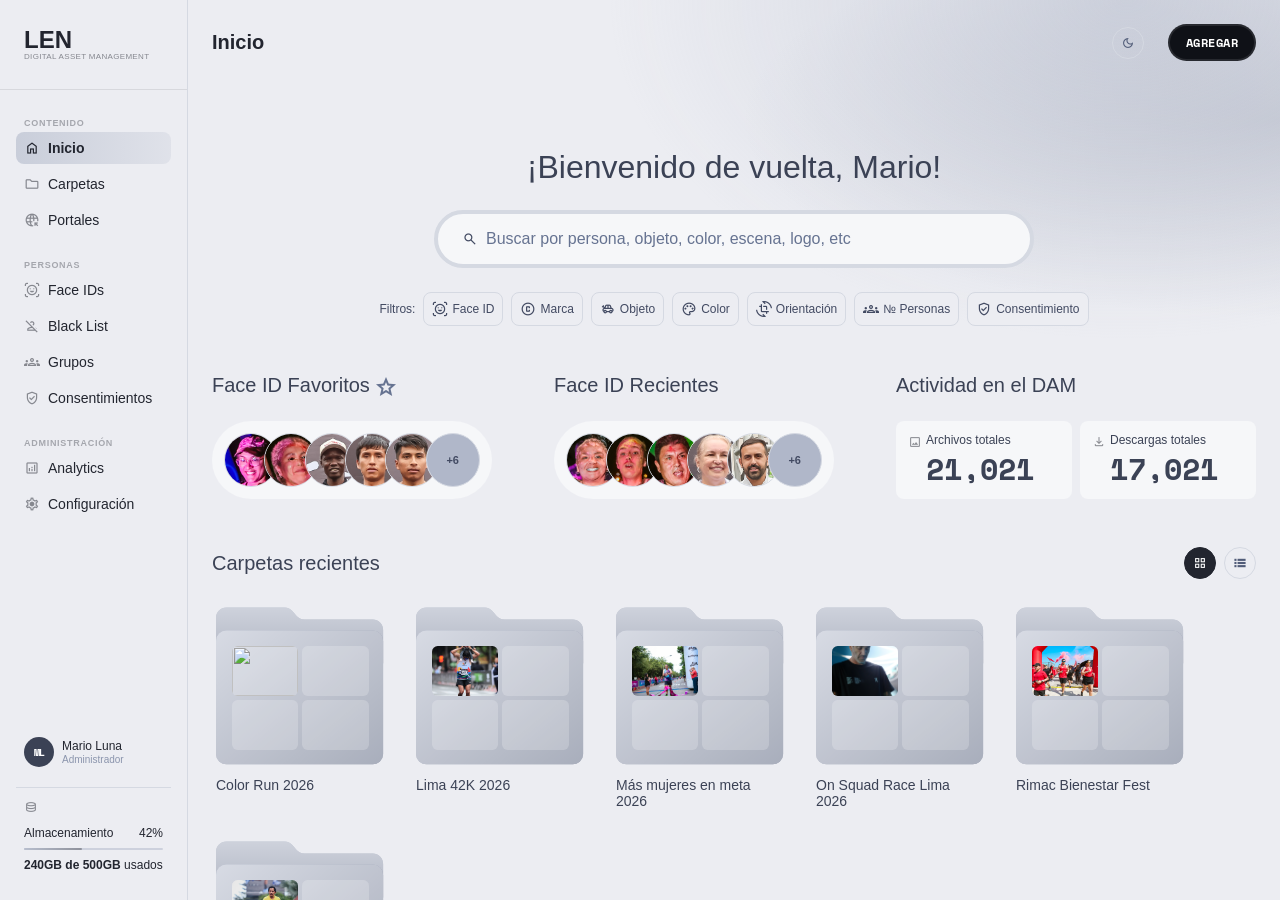
==== index.html @ aa48ac71 "feat: Grupos, Consentimientos, Configuración + cross-features ## Nuevas secciones - Task #1: Sidebar" ====
<!DOCTYPE html>
<html lang="es">
<head>
<meta charset="UTF-8">
<meta name="viewport" content="width=device-width, initial-scale=1.0">
<title>LEN — Digital Asset Management</title>
<!-- Tema: fija data-theme antes del primer paint para evitar flash (FOUC).
     En la pestaña de portal público no aplica: el portal maneja su propio tema. -->
<script>
  (function () {
    if (location.search.indexOf('portal=1') !== -1) return;
    try {
      var t = localStorage.getItem('len-theme');
      if (t !== 'dark' && t !== 'light') {
        t = window.matchMedia && window.matchMedia('(prefers-color-scheme: dark)').matches ? 'dark' : 'light';
      }
      document.documentElement.setAttribute('data-theme', t);
    } catch (e) { /* storage no disponible */ }
  })();
</script>
<link href="https://fonts.googleapis.com/css2?family=Space+Mono:wght@400;700&family=Google+Sans:wght@400;500;700&display=swap" rel="stylesheet">
<link href="https://fonts.googleapis.com/css2?family=Material+Symbols+Outlined:opsz,wght,FILL,GRAD@20,400,0,0" rel="stylesheet">
<script src="https://cdnjs.cloudflare.com/ajax/libs/gsap/3.12.5/gsap.min.js"></script>
<!-- Tokens & Base -->
<link rel="stylesheet" href="css/tokens.css">
<link rel="stylesheet" href="css/base.css">
<!-- Components: UI -->
<link rel="stylesheet" href="css/components/ui/buttons.css">
<link rel="stylesheet" href="css/components/ui/fields.css">
<link rel="stylesheet" href="css/components/ui/modal.css">
<link rel="stylesheet" href="css/components/ui/badges.css">
<link rel="stylesheet" href="css/components/ui/list-view.css">
<link rel="stylesheet" href="css/components/ui/data-table.css">
<!-- Components: Layout -->
<link rel="stylesheet" href="css/components/layout/sidebar.css">
<link rel="stylesheet" href="css/components/layout/topbar.css">
<!-- Features -->
<link rel="stylesheet" href="css/features/inicio.css">
<link rel="stylesheet" href="css/features/carpetas.css">
<link rel="stylesheet" href="css/features/image-detail.css">
<link rel="stylesheet" href="css/features/crop.css">
<link rel="stylesheet" href="css/features/context-menu.css">
<link rel="stylesheet" href="css/features/selection.css">
<link rel="stylesheet" href="css/features/portales.css">
<link rel="stylesheet" href="css/features/portal-screen.css">
<link rel="stylesheet" href="css/features/theme-sidebar.css"><!-- [THEME-SIDEBAR] -->
<link rel="stylesheet" href="css/features/faceids.css">
<link rel="stylesheet" href="css/features/blacklist.css">
<link rel="stylesheet" href="css/features/analytics.css">
<link rel="stylesheet" href="css/features/perfil.css">
<link rel="stylesheet" href="css/features/grupos.css">
<link rel="stylesheet" href="css/features/consentimientos.css">
<link rel="stylesheet" href="css/features/configuracion.css">
</head>
<body>

<div class="app" id="appShell">
  <aside class="sidebar">
    <div class="sb-top">
      <div class="logo">
        <div class="logo-name">LEN</div>
        <div class="logo-sub">Digital Asset Management</div>
      </div>
      <div class="divider"></div>
      <nav class="nav">
        <div class="nav-pill" aria-hidden="true"></div>

        <div class="nav-group-label">Contenido</div>
        <button class="nav-item active" data-sec="inicio" data-module="inicio" onclick="switchSection('inicio')">
          <span class="msi sm">home</span><span class="lbl">Inicio</span>
        </button>
        <button class="nav-item" data-sec="carpetas" data-module="carpetas" onclick="switchSection('carpetas')">
          <span class="msi sm">folder</span><span class="lbl">Carpetas</span>
        </button>
        <button class="nav-item" data-sec="portales" data-module="portales" onclick="switchSection('portales')">
          <span class="msi sm">captive_portal</span><span class="lbl">Portales</span>
        </button>

        <div class="nav-group-label">Personas</div>
        <button class="nav-item" data-sec="faceids" data-module="faceids" onclick="switchSection('faceids')">
          <span class="msi sm">ar_on_you</span><span class="lbl">Face IDs</span>
        </button>
        <button class="nav-item" data-sec="blacklist" data-module="blacklist" onclick="switchSection('blacklist')">
          <span class="msi sm">person_off</span><span class="lbl">Black List</span>
        </button>
        <button class="nav-item" data-sec="grupos" data-module="grupos" onclick="switchSection('grupos')">
          <span class="msi sm">groups</span><span class="lbl">Grupos</span>
        </button>
        <button class="nav-item" data-sec="consentimientos" data-module="consentimientos" onclick="switchSection('consentimientos')">
          <span class="msi sm">verified_user</span><span class="lbl">Consentimientos</span>
        </button>

        <div class="nav-group-label">Administración</div>
        <button class="nav-item" data-sec="analytics" data-module="analytics" onclick="switchSection('analytics')">
          <span class="msi sm">analytics</span><span class="lbl">Analytics</span>
        </button>
        <button class="nav-item" data-sec="configuracion" data-module="configuracion" onclick="switchSection('configuracion')">
          <span class="msi sm">settings</span><span class="lbl">Configuración</span>
        </button>
        <button class="nav-item" data-sec="perfil" data-module="perfil" onclick="switchSection('perfil')">
          <span class="msi sm">account_circle</span><span class="lbl">Perfil</span>
        </button>
      </nav>
    </div>
    <div class="sb-bot">
      <button class="sb-user-btn" id="sb-user-btn" onclick="switchSection('perfil')" title="Mi Perfil">
        <div class="sb-avatar" id="sb-avatar">ML</div>
        <div class="sb-user-info">
          <div class="sb-user-name">Mario Luna</div>
          <div class="sb-user-role">Administrador</div>
        </div>
      </button>
      <div class="sb-user-divider"></div>
      <div style="padding:0 8px;opacity:.5"><span class="msi xs">database</span></div>
      <div class="storage-row"><span>Almacenamiento</span><span>42%</span></div>
      <div class="progress-wrap">
        <div class="progress-track"><div class="progress-fill"></div></div>
        <div class="storage-lbl"><b>240GB de 500GB</b> usados</div>
      </div>
    </div>
  </aside>

  <main class="main">
    <div class="topbar">
      <span class="page-title" id="pageTitle">Inicio</span>
      <div class="topbar-center">
        <div class="searchbar" id="topbarSearch" style="display:none">
          <span class="msi xs" style="color:var(--text-body)">search</span>
          <span>Buscar por persona, objeto, color, escena, logo, etc</span>
        </div>
        <div class="topbar-end">
          <button class="icon-btn" id="theme-toggle" type="button" aria-label="Activar modo oscuro" title="Activar modo oscuro"><span class="msi xs">dark_mode</span></button>
          <button class="btn-dark" onclick="openModal()">Agregar</button>
        </div>
      </div>
    </div>

    <div class="content-scroll">
      <div class="content">

        <!-- PORTALES -->
        <div class="section" id="sec-portales">
          <div class="sec-header">
            <span class="sec-title">Lista completa</span>
            <div class="view-toggle">
              <button class="view-btn"><span class="msi xs">grid_view</span></button>
              <button class="view-btn active"><span class="msi xs">lists</span></button>
            </div>
          </div>
          <div class="portals-cta">
            <button class="btn-dark" onclick="openModal()">
              <span class="msi xs">add_circle</span>Crear Portal
            </button>
          </div>
          <div class="portals-consent-notice">
            <span class="msi xs">verified_user</span>
            El contenido de personas sin consentimiento activo no se mostrará en portales. Solo se publicará lo que cuente con autorización vigente.
          </div>
          <div class="table-wrap" id="portalsTable">
            <div class="portals-grid">
              <div class="table-head">
                <div class="col col--portal">Portal</div><div class="col col--tipo">Tipo</div><div class="col col--rel">Vínculos</div><div class="col col--contenido">Contenido</div><div class="col col--registro">Registro</div><div class="col col--autor">Creado por</div>
              </div>
            </div>
          </div>
        </div>

        <!-- CARPETAS -->
        <div class="section" id="sec-carpetas">
          <div class="tabs">
            <div class="tab active" onclick="switchTab(this)">Recientes</div>
            <div class="tab" onclick="switchTab(this)">Creadas</div>
            <div class="tab" onclick="switchTab(this)">Compartidas conmigo</div>
          </div>
          <div class="sec-header">
            <span class="sec-title">Carpetas recientes</span>
            <div class="sec-actions">
              <div style="display:flex;gap:16px">
                <button id="btnCrearCarpeta" class="btn-dark" style="font-size:11px;display:none" onclick="window.openCrearCarpetaDialog()"><span class="msi xs">create_new_folder</span>Crear Carpeta</button>
                <button id="btnSubirArchivos" class="btn-outline" style="display:none" onclick="document.getElementById('uploadInput').click()"><span class="msi xs">upload</span>Subir Archivos</button>
              </div>
              <div class="view-toggle">
                <button id="c-toggle-grid" class="view-btn active"><span class="msi xs">grid_view</span></button>
                <button id="c-toggle-list" class="view-btn"><span class="msi xs">lists</span></button>
              </div>
            </div>
          </div>
          <div class="carp-grid">
            <div class="tree-panel" id="treePanel"></div>
            <div class="resizer" id="treeResizer"></div>
            <div class="masonry-area">

              <div class="folders-row" id="foldersRow"></div>
              <div class="masonry-cols" id="masonryCols"></div>
            </div>
          </div>
        </div>

        <!-- INICIO -->
        <div class="section active" id="sec-inicio">
          <div class="inicio-hero">
            <div class="inicio-welcome">¡Bienvenido de vuelta, Mario!</div>
            <div class="inicio-search-wrap">
              <div class="inicio-search">
                <span class="msi sm" style="color:var(--text-body)">search</span>
                <input id="inicio-search-input" class="inicio-search-input" type="text" placeholder="Buscar por persona, objeto, color, escena, logo, etc" autocomplete="off" spellcheck="false">
              </div>
              <div id="search-suggestions" class="search-suggestions" style="display:none"></div>
            </div>
            <div class="filter-chips">
              <span style="font-size:12px;color:var(--text-body)">Filtros:</span>
              <button class="filter-chip" id="chip-faceid"><span class="msi sm">ar_on_you</span>Face ID</button>
              <button class="filter-chip" id="chip-marca"><span class="msi sm">copyright</span>Marca</button>
              <button class="filter-chip" id="chip-objeto"><span class="msi sm">toys</span>Objeto</button>
              <button class="filter-chip" id="chip-color"><span class="msi sm">palette</span>Color</button>
              <button class="filter-chip" id="chip-orientacion"><span class="msi sm">crop_rotate</span>Orientación</button>
              <button class="filter-chip" id="chip-personas"><span class="msi sm">groups</span>№ Personas</button>
              <button class="filter-chip" id="chip-consentimiento"><span class="msi sm">verified_user</span>Consentimiento</button>
            </div>
            <div id="active-filters-bar" class="active-filters-bar" style="display:none"></div>
          </div>

          <div class="face-stats-row">
            <div class="face-group">
              <div class="face-group-title">Face ID Favoritos<span class="msi" style="color:var(--g500);font-size:24px">star</span></div>
              <!-- Renderizado dinámico desde js/faces.js (renderHomeFavorites en inicio.js) -->
              <div class="face-strip"></div>
            </div>
            <div class="face-group">
              <div class="face-group-title">Face ID Recientes</div>
              <div class="face-strip">
                <div class="face-av" data-face-id="cr_f5"    data-face-name="Lucía Flores"><img src="fotos%20demo/Color%20Run%202026/f5-2348.png" alt="LF"></div>
                <div class="face-av" data-face-id="cr_f6"    data-face-name="Valeria Castro"><img src="fotos%20demo/Color%20Run%202026/f6-2299.png" alt="EC"></div>
                <div class="face-av" data-face-id="cr_f7"    data-face-name="Roberto Ponce"><img src="fotos%20demo/Color%20Run%202026/f7-2257.png" alt="RP"></div>

                <div class="face-av" data-face-id="l42k_f6"  data-face-name="Milagros Castro"><img src="fotos%20demo/Lima%2042K%202026/02.%20Protocolares/f6-1268-1270-1273.png" alt="MC"></div>
                <div class="face-av" data-face-id="l42k_f7"  data-face-name="Víctor Salas"><img src="fotos%20demo/Lima%2042K%202026/02.%20Protocolares/f7-1268-1270-.png" alt="VS"></div>

                <div class="face-av" data-face-id="l42k_f12" data-face-name="Romina Luna"><img src="fotos%20demo/Lima%2042K%202026/03.%20Todo%20L42K/f12-1238-1243-1240-1237-1235.png" alt="RL"></div>

                <div class="face-av" data-face-id="osr_f2"   data-face-name="Diego Ruiz"><img src="fotos%20demo/On%20Squad%20Race%20Lima%202026/f2-3383.png" alt="DR"></div>
                <div class="face-av" data-face-id="rbf_f2"   data-face-name="Valentina Cruz"><img src="fotos%20demo/Rimac%20Bienestar%20Fest/f2-0035-0036.png" alt="VC"></div>
                <div class="face-av" data-face-id="rbf_f4"   data-face-name="Helena Ramírez"><img src="fotos%20demo/Rimac%20Bienestar%20Fest/f4-0034.png" alt="HR"></div>

                <div class="face-av" data-face-id="rbf_f8"   data-face-name="Patricia Campos"><img src="fotos%20demo/Rimac%20Bienestar%20Fest/f8-0031.png" alt="PC"></div>

                <div class="face-av" data-face-id="wfl_f3"   data-face-name="Gonzalo Vera"><img src="fotos%20demo/Wings%20for%20life%202026/f3-2285.png" alt="GV"></div>
              </div>
            </div>
            <div class="stats-group">
              <div class="face-group-title">Actividad en el DAM</div>
              <div class="stats-cards">
                <div class="stat-card">
                  <span class="msi xs" style="opacity:.5;margin-top:2px">image</span>
                  <div class="stat-info">
                    <div class="stat-label">Archivos totales</div>
                    <div class="stat-value">21,021</div>
                  </div>
                </div>
                <div class="stat-card">
                  <span class="msi xs" style="opacity:.5;margin-top:2px">download</span>
                  <div class="stat-info">
                    <div class="stat-label">Descargas totales</div>
                    <div class="stat-value">17,021</div>
                  </div>
                </div>
              </div>
            </div>
          </div>

          <div id="face-filter-results" class="face-filter-results" style="display:none"></div>
          <div id="other-filter-results" class="face-filter-results" style="display:none"></div>

          <div class="inicio-section">
            <div class="sec-header" style="margin-bottom:0">
              <span class="sec-title">Carpetas recientes</span>
              <div class="view-toggle">
                <button id="inicio-folders-grid" class="view-btn active"><span class="msi xs">grid_view</span></button>
                <button id="inicio-folders-list" class="view-btn"><span class="msi xs">lists</span></button>
              </div>
            </div>
            <div class="folders-row" id="inicio-folders"></div>
          </div>

          <div class="inicio-section">
            <div class="sec-header" style="margin-bottom:0">
              <span class="sec-title">Archivos recientes</span>
              <div class="view-toggle">
                <button id="inicio-assets-grid" class="view-btn active"><span class="msi xs">grid_view</span></button>
                <button id="inicio-assets-list" class="view-btn"><span class="msi xs">lists</span></button>
              </div>
            </div>
            <div class="masonry-cols" id="inicio-assets"></div>
          </div>
        </div>

        <!-- FACE IDS -->
        <div class="section" id="sec-faceids">

          <div class="faceids-block">
            <div class="sec-header" style="margin-bottom:0">
              <span class="sec-title">Favoritos</span>
            </div>
            <!-- Renderizado dinámico desde js/features/faceids/faceids.js -->
            <div class="faceids-fav-strip" id="faceids-fav-strip"></div>
          </div>

          <div class="faceids-block">
            <div class="sec-header" style="margin-bottom:0">
              <span class="sec-title">Lista completa</span>
              <div class="view-toggle">
                <button id="faceids-grid-btn" class="view-btn"><span class="msi xs">grid_view</span></button>
                <button id="faceids-list-btn" class="view-btn active"><span class="msi xs">lists</span></button>
              </div>
            </div>
            <div class="portals-cta">
              <button class="btn-dark" data-faceid-add><span class="msi xs">add_circle</span>Agregar Face ID</button>
            </div>
            <div class="faceids-tabs">
              <button class="faceids-tab active" data-tab="identified">Personas identificadas <span class="faceids-tab-count">0</span></button>
              <button class="faceids-tab" data-tab="unnamed">Sin identificar <span class="faceids-tab-count">0</span></button>
            </div>
            <!-- Renderizado dinámico (lista o grilla) -->
            <div id="faceids-body"></div>
          </div>
        </div>
        <!-- BLACK LIST -->
        <div class="section" id="sec-blacklist">
          <div class="bl-block">
            <div class="sec-header" style="margin-bottom:0">
              <div style="display:flex;align-items:center;gap:12px">
                <span class="sec-title">Lista negra</span>
                <span class="bl-total-badge" id="bl-total-badge">0 personas</span>
              </div>
              <div style="display:flex;align-items:center;gap:8px">
                <div class="view-toggle">
                  <button id="bl-grid-btn" class="view-btn"><span class="msi xs">grid_view</span></button>
                  <button id="bl-list-btn" class="view-btn active"><span class="msi xs">lists</span></button>
                </div>
              </div>
            </div>
            <div class="bl-info-note">
              <span class="msi xs">info</span>
              El contenido de estas personas se oculta en carpetas y portales, pero sus apariciones siguen siendo contabilizadas.
            </div>
            <div class="portals-cta">
              <button class="btn-dark" id="bl-add-btn"><span class="msi xs">person_off</span>Agregar a lista negra</button>
            </div>
            <!-- Renderizado dinámico desde js/features/blacklist/blacklist.js -->
            <div id="bl-body"></div>
          </div>
        </div>
        <div class="section" id="sec-analytics"></div>
        <div class="section" id="sec-perfil"></div>
        <div class="section" id="sec-grupos"></div>
        <div class="section" id="sec-consentimientos"></div>
        <div class="section" id="sec-configuracion"></div>

      </div>
    </div>
  </main>
</div>

<input type="file" id="uploadInput" multiple accept="image/*" style="display:none">

<!-- CREAR CARPETA DIALOG -->
<div id="crear-carpeta-dlg" class="crear-dlg-backdrop" style="display:none" onclick="if(event.target===this) window.cancelCrearCarpeta()">
  <div class="crear-dlg">
    <div class="crear-dlg-header"><span class="msi xs">create_new_folder</span>Nueva carpeta</div>
    <input id="crear-carpeta-inp" class="field field--rect" type="text" placeholder="Nombre de la carpeta" maxlength="80" autocomplete="off"
      onkeydown="if(event.key==='Enter') window.confirmCrearCarpeta(); if(event.key==='Escape') window.cancelCrearCarpeta()">
    <div class="crear-dlg-hint" id="crear-carpeta-hint"></div>
    <div class="crear-dlg-actions">
      <button class="btn-outline" style="font-size:11px" onclick="window.cancelCrearCarpeta()">Cancelar</button>
      <button class="btn-dark" style="font-size:11px" onclick="window.confirmCrearCarpeta()"><span class="msi xs">add</span>Crear</button>
    </div>
  </div>
</div>

<!-- CREAR FACE ID -->
<div id="faceid-create-dlg" class="crear-dlg-backdrop" style="display:none">
  <div class="crear-dlg">
    <div class="crear-dlg-header"><span class="msi xs">ar_on_you</span>Nuevo Face ID</div>
    <div class="faceid-dropzone" id="faceid-create-drop">
      <div class="faceid-dropzone-preview" id="faceid-create-preview" style="display:none"><img id="faceid-create-img" src="" alt=""></div>
      <span class="msi" id="faceid-create-icon" style="font-size:32px;color:var(--g400)">add_a_photo</span>
      <span id="faceid-create-droptext">Subir foto del rostro</span>
    </div>
    <input type="file" id="faceid-create-file" accept="image/*" style="display:none">
    <input id="faceid-create-name" class="field field--rect" type="text" placeholder="Nombre de la persona" maxlength="60" autocomplete="off">
    <div class="crear-dlg-hint" id="faceid-create-hint"></div>
    <div class="crear-dlg-actions">
      <button class="btn-outline" style="font-size:11px" id="faceid-create-cancel">Cancelar</button>
      <button class="btn-dark" style="font-size:11px" id="faceid-create-confirm"><span class="msi xs">add</span>Crear</button>
    </div>
  </div>
</div>

<!-- RENOMBRAR FACE ID -->
<div id="faceid-rename-dlg" class="crear-dlg-backdrop" style="display:none">
  <div class="crear-dlg">
    <div class="crear-dlg-header"><span class="msi xs">edit</span>Renombrar Face ID</div>
    <input id="faceid-rename-name" class="field field--rect" type="text" placeholder="Nombre de la persona" maxlength="60" autocomplete="off">
    <div class="crear-dlg-hint" id="faceid-rename-hint"></div>
    <div class="crear-dlg-actions">
      <button class="btn-outline" style="font-size:11px" id="faceid-rename-cancel">Cancelar</button>
      <button class="btn-dark" style="font-size:11px" id="faceid-rename-confirm"><span class="msi xs">check</span>Guardar</button>
    </div>
  </div>
</div>

<!-- AGREGAR A LISTA NEGRA -->
<div id="bl-add-dlg" class="crear-dlg-backdrop" style="display:none">
  <div class="crear-dlg">
    <div class="crear-dlg-header"><span class="msi xs">person_off</span>Agregar a lista negra</div>
    <div class="faceid-dropzone" id="bl-add-drop">
      <div class="faceid-dropzone-preview" id="bl-add-preview" style="display:none"><img id="bl-add-img" src="" alt=""></div>
      <span class="msi" id="bl-add-icon" style="font-size:32px;color:var(--g400)">add_a_photo</span>
      <span id="bl-add-droptext">Subir foto del rostro</span>
    </div>
    <input type="file" id="bl-add-file" accept="image/*" style="display:none">
    <input id="bl-add-name" class="field field--rect" type="text" placeholder="Nombre identificador" maxlength="60" autocomplete="off">
    <div class="crear-dlg-hint" id="bl-add-hint"></div>
    <div class="crear-dlg-actions">
      <button class="btn-outline" style="font-size:11px" id="bl-add-cancel">Cancelar</button>
      <button class="btn-dark" style="font-size:11px" id="bl-add-confirm"><span class="msi xs">add</span>Agregar</button>
    </div>
  </div>
</div>

<!-- EDITAR ENTRADA DE LISTA NEGRA -->
<div id="bl-edit-dlg" class="crear-dlg-backdrop" style="display:none">
  <div class="crear-dlg">
    <div class="crear-dlg-header"><span class="msi xs">edit</span>Editar entrada</div>
    <div class="faceid-dropzone" id="bl-edit-drop">
      <div class="faceid-dropzone-preview" id="bl-edit-preview"><img id="bl-edit-img" src="" alt=""></div>
      <span id="bl-edit-droptext" style="font-size:12px;color:var(--g500)">Cambiar foto</span>
    </div>
    <input type="file" id="bl-edit-file" accept="image/*" style="display:none">
    <input id="bl-edit-name" class="field field--rect" type="text" placeholder="Nombre identificador" maxlength="60" autocomplete="off">
    <div class="crear-dlg-hint" id="bl-edit-hint"></div>
    <div class="crear-dlg-actions">
      <button class="btn-outline" style="font-size:11px" id="bl-edit-cancel">Cancelar</button>
      <button class="btn-dark" style="font-size:11px" id="bl-edit-confirm"><span class="msi xs">check</span>Guardar</button>
    </div>
  </div>
</div>

<!-- QUITAR DE LISTA NEGRA — ADVERTENCIA -->
<div id="bl-remove-dlg" class="crear-dlg-backdrop" style="display:none">
  <div class="crear-dlg">
    <div class="crear-dlg-header" style="color:#dc2626"><span class="msi xs">warning</span>Quitar de lista negra</div>
    <div class="bl-remove-warn">
      Vas a quitar a <strong id="bl-remove-name">persona</strong> de la lista negra.<br>
      Su contenido volverá a ser <strong>visible</strong> en carpetas y portales.
    </div>
    <div class="crear-dlg-actions">
      <button class="btn-outline" style="font-size:11px" id="bl-remove-cancel">Cancelar</button>
      <button class="bl-btn-danger" id="bl-remove-confirm"><span class="msi xs">person_off</span>Quitar de lista negra</button>
    </div>
  </div>
</div>

<!-- MODAL -->
<div class="overlay" id="overlay">
  <div class="modal">
    <div class="modal-close" onclick="closeModal()"><span class="msi sm">close</span></div>

    <div id="step-1">
      <span class="modal-title">Crear Portal</span>
      <div class="step-bar">
        <div class="step-dot active" id="d1-1"></div><div class="step-dot" id="d1-2"></div><div class="step-dot" id="d1-3"></div><div class="step-dot" id="d1-4"></div>
      </div>
      <div class="portal-type-toggle">
        <button class="portal-type-btn active" id="type-unit" onclick="selectPortalType('unit')"><span class="msi xs">captive_portal</span>Portal</button>
        <button class="portal-type-btn" id="type-master" onclick="selectPortalType('master')"><span class="msi xs">hub</span>Master</button>
      </div>
      <input class="field" id="inp-name" type="text" placeholder="Ingresa un nombre" oninput="onNameInput()"/>
      <div id="folder-section">
        <div class="field-wrap">
          <span class="msi xs" style="position:absolute;left:14px;color:var(--text-body)">search</span>
          <input class="field" id="inp-search" type="text" placeholder="Busca el contenido a incluir" oninput="filterFolders(this.value)" style="padding-left:36px;margin-top:10px"/>
        </div>
        <div class="folder-list" id="folderList"></div>
      </div>
      <div id="unit-section" style="display:none">
        <div class="field-wrap">
          <span class="msi xs" style="position:absolute;left:14px;color:var(--text-body)">search</span>
          <input class="field" id="inp-unit-search" type="text" placeholder="Busca portales unitarios" oninput="filterUnits(this.value)" style="padding-left:36px;margin-top:10px"/>
        </div>
        <div class="folder-list" id="unitList"></div>
      </div>
      <div class="modal-footer">
        <button class="btn-ghost" onclick="closeModal()">Cancelar</button>
        <button class="btn-submit" id="btn1next" onclick="tryGoStep(2)" disabled>Continuar</button>
      </div>
    </div>

    <div id="step-2" style="display:none">
      <div style="margin-bottom:4px"><span class="modal-title">Crear Portal</span></div>
      <span class="modal-sub">Configuración del tema</span>
      <div class="step-bar">
        <div class="step-dot" id="d2-1"></div><div class="step-dot active" id="d2-2"></div><div class="step-dot" id="d2-3"></div><div class="step-dot" id="d2-4"></div>
      </div>
      <div class="theme-rows">
        <div class="t-row">
          <div class="t-info"><span class="t-label">Logo</span><span class="t-hint">En formato SVG o PNG</span></div>
          <button class="t-add" id="logo-add" onclick="document.getElementById('logo-input').click()"><span class="msi xs">add</span></button>
          <input type="file" id="logo-input" accept=".svg,.png,image/svg+xml,image/png" style="display:none" onchange="handleLogo(this)"/>
        </div>
        <div id="logo-preview" style="display:none;padding:0 4px 8px"><img id="logo-img" src="" alt="Logo" style="height:28px;border-radius:4px;object-fit:contain"></div>
        <div class="t-row">
          <div class="t-info"><span class="t-label">Color de acento</span><span class="t-hint">Seleccionar o ingresar hexadecimal</span></div>
          <button class="t-add" id="accent-add" onclick="toggleInline('accent-wrap','accent-add','inp-accent')"><span class="msi xs">add</span></button>
        </div>
        <div class="inline-field" id="accent-wrap">
          <div style="display:flex;align-items:center;gap:8px">
            <div id="color-dot" class="color-dot" style="background:#22252f" onclick="document.getElementById('color-picker').click()"></div>
            <input type="color" id="color-picker" value="#22252f" oninput="handleAccent(this.value)" style="width:0;height:0;opacity:0;position:absolute;pointer-events:none">
            <input type="text" id="inp-accent" placeholder="#22252f" oninput="handleAccent(this.value)" style="flex:1"/>
          </div>
        </div>
        <div id="accent-preview" class="ap-wrap">
          <div id="ap-swatches" style="display:flex;height:18px"></div>
          <div style="display:grid;grid-template-columns:1fr 1fr">
            <div class="ap-body ap-body-light">
              <span class="ap-label">Light</span>
              <div class="ap-btns">
                <button class="ap-btn" id="ap-lp">Primary</button>
                <button class="ap-btn" id="ap-ls">Secondary</button>
              </div>
            </div>
            <div class="ap-body ap-body-dark">
              <span class="ap-label">Dark</span>
              <div class="ap-btns">
                <button class="ap-btn" id="ap-dp">Primary</button>
                <button class="ap-btn" id="ap-ds">Secondary</button>
              </div>
            </div>
          </div>
        </div>
        <div class="t-row">
          <div class="t-info"><span class="t-label">Tema</span><span class="t-hint">Apariencia del portal</span></div>
          <div class="theme-toggle-btns">
            <button class="theme-opt active" id="theme-light" onclick="handleTheme('light')"><span class="msi xs">light_mode</span>Light</button>
            <button class="theme-opt" id="theme-dark" onclick="handleTheme('dark')"><span class="msi xs">dark_mode</span>Dark</button>
          </div>
        </div>
        <div id="contrast-warn" class="contrast-warn" style="display:none">
          <span class="msi xs" style="color:#d97706;flex-shrink:0;margin-top:1px">tips_and_updates</span>
          <div class="contrast-warn-text">
            <span class="contrast-warn-title">Contraste ajustado automáticamente</span>
            <span class="contrast-warn-body">Este acento es muy oscuro para tema Dark — lo optimizamos para garantizar legibilidad. Para ver tu marca con mayor fidelidad, te sugerimos usar tema Light.</span>
          </div>
          <button class="contrast-warn-cta" onclick="handleTheme('light')">Usar Light</button>
        </div>
        <div class="t-row" style="flex-direction:column;align-items:stretch;gap:var(--space-2)">
          <div class="t-info"><span class="t-label">Método de búsqueda</span><span class="t-hint">Cómo los visitantes encuentran sus fotos</span></div>
          <div class="theme-toggle-btns" style="gap:var(--space-2)">
            <button class="theme-opt active" id="search-both" onclick="selectSearchMethod('both')" style="flex:1;justify-content:center"><span class="msi xs">join_inner</span>Ambos</button>
            <button class="theme-opt" id="search-faceid" onclick="selectSearchMethod('faceid')" style="flex:1;justify-content:center"><span class="msi xs">ar_on_you</span>Selfie</button>
            <button class="theme-opt" id="search-dorsal" onclick="selectSearchMethod('dorsal')" style="flex:1;justify-content:center"><span class="msi xs">scoreboard</span>Dorsal</button>
          </div>
        </div>
        <div class="t-row">
          <div class="t-info"><span class="t-label">Tipografía</span><span class="t-hint">Fuente del portal</span></div>
          <select id="font-sel" style="font-size:11px;border:none;background:transparent;color:var(--g600);cursor:pointer;outline:none;font-family:var(--font-ui);flex-shrink:0">
            <option>Google Sans</option><option>Georgia</option><option>Space Mono</option><option>Trebuchet MS</option>
          </select>
        </div>
        <div class="t-row">
          <div class="t-info"><span class="t-label">Título</span><span class="t-hint">Nombre visible para los visitantes</span></div>
          <button class="t-add" id="title-add" onclick="toggleInline('title-wrap','title-add','inp-title')"><span class="msi xs">add</span></button>
        </div>
        <div class="inline-field" id="title-wrap"><input type="text" id="inp-title" placeholder="Título del portal"/></div>
        <div class="t-row">
          <div class="t-info"><span class="t-label">Descripción</span><span class="t-hint">Texto breve de bienvenida</span></div>
          <button class="t-add" id="desc-add" onclick="toggleInline('desc-wrap','desc-add','inp-desc')"><span class="msi xs">add</span></button>
        </div>
        <div class="inline-field" id="desc-wrap"><input type="text" id="inp-desc" placeholder="Descripción breve del portal"/></div>
      </div>
      <div class="modal-footer">
        <button class="btn-ghost" onclick="goStep(1)">Atrás</button>
        <button class="btn-submit" onclick="goStep(3)">Continuar</button>
      </div>
    </div>

    <div id="step-3" style="display:none">
      <div style="margin-bottom:4px"><span class="modal-title">Crear Portal</span></div>
      <span class="modal-sub">Configuración de accesos</span>
      <div class="step-bar">
        <div class="step-dot" id="d3-1"></div><div class="step-dot" id="d3-2"></div><div class="step-dot active" id="d3-3"></div><div class="step-dot" id="d3-4"></div>
      </div>
      <div class="radio-group">
        <label class="radio-item" onclick="selectAccess('public')">
          <div class="radio-circle sel" id="rc-pub"></div>
          <span class="radio-label">Público</span>
          <span class="radio-hint">Cualquiera con el link</span>
        </label>
        <label class="radio-item" onclick="selectAccess('private')">
          <div class="radio-circle" id="rc-priv"></div>
          <span class="radio-label">Con clave</span>
          <span class="radio-hint">Requiere contraseña</span>
        </label>
      </div>
      <div id="pwd-wrap" style="display:none;margin-top:8px">
        <input class="field" id="inp-pwd" type="password" placeholder="Ingresa la clave de acceso"/>
      </div>
      <div class="modal-footer">
        <button class="btn-ghost" onclick="goStep(2)">Atrás</button>
        <button class="btn-submit" onclick="goStep(4)">Continuar</button>
      </div>
    </div>

    <div id="step-4" style="display:none">
      <div style="margin-bottom:4px"><span class="modal-title">Crear Portal</span></div>
      <span class="modal-sub">Compartir</span>
      <div class="step-bar">
        <div class="step-dot" id="d4-1"></div><div class="step-dot" id="d4-2"></div><div class="step-dot" id="d4-3"></div><div class="step-dot active" id="d4-4"></div>
      </div>
      <div class="success-chip"><span class="msi sm" style="color:#16a34a">check_circle</span>¡Portal creado exitosamente!</div>
      <div class="url-chip">len.pe/portal/<span id="url-slug">mi-portal</span></div>
      <div class="s-rows">
        <div class="s-row">
          <div class="s-info"><span class="s-label">Copiar Link del Portal</span><span class="s-hint">Copia la URL para compartir</span></div>
          <button class="s-btn" id="copy-btn" onclick="copyLink()"><span class="msi xs">content_copy</span></button>
        </div>
        <div class="s-row">
          <div class="s-info"><span class="s-label">Visitar el Portal</span><span class="s-hint">Abre el portal para previsualizar</span></div>
          <button class="s-btn" onclick="openPortal()"><span class="msi xs">open_in_new</span></button>
        </div>
        <!-- [THEME-SIDEBAR] — eliminar este s-row para revertir -->
        <div class="s-row">
          <div class="s-info"><span class="s-label">Personalizar diseño</span><span class="s-hint">Editar colores y tipografía</span></div>
          <button class="s-btn" onclick="openPortal(true)"><span class="msi xs">palette</span></button>
        </div>
      </div>
      <div class="modal-footer">
        <button class="btn-ghost" onclick="goStep(3)">Atrás</button>
        <button class="btn-submit" onclick="openPortal()">Ver Portal</button>
      </div>
    </div>
  </div>
</div>

<!-- PORTAL SCREEN -->
<div class="portal-screen" id="portalScreen">
  <div class="p-body">
    <div class="p-gradient-blob"></div>
    <div class="p-header-section">
      <div class="p-hero-bg" id="p-hero-bg"></div>
      <div class="p-hero-overlay"></div>
      <div class="p-hero-gradient"></div>
      <div class="p-hero-top">
        <div id="p-header-logo" style="display:none">
          <img id="p-logo-img" class="p-portal-logo" src="" alt="Logo">
          <div id="p-logo-svg" class="p-portal-logo-svg" style="display:none"></div>
        </div>
      </div>
      <div class="p-hero-content">
        <div class="p-header-texts">
          <div class="p-header-title" id="p-hero-title">Nombre del Portal</div>
          <div class="p-header-desc" id="p-hero-sub">Descripción del portal</div>
        </div>
        <div class="p-hero-ctas" id="p-hero-ctas">
          <button class="p-selfie-btn" id="p-selfie-btn">
            <span class="msi sm">ar_on_you</span>Sube tu selfie
          </button>
          <div class="p-selfie-avatar" id="p-selfie-avatar" style="display:none">
            <img id="p-selfie-img" class="p-selfie-img" src="" alt="">
            <button class="p-selfie-remove" id="p-selfie-remove"><span class="msi">close</span></button>
          </div>
          <div class="p-dorsal-input-wrap" id="p-dorsal-wrap">
            <span class="msi sm p-dorsal-icon">scoreboard</span>
            <input type="text" class="p-search-input" id="p-dorsal-input" placeholder="Ingresa Nº dorsal" onkeydown="if(event.key==='Enter')handlePortalSearch()">
            <button class="p-dorsal-clear" id="p-dorsal-clear" style="display:none"><span class="msi">close</span></button>
          </div>
          <button class="p-buscar-btn" id="p-buscar-btn">Buscar</button>
          <input type="file" id="p-selfie-file" accept="image/*" style="display:none">
        </div>
      </div>
    </div>
    <div class="p-hero-chips-row">
      <button class="p-secondary-cta" id="p-secondary-cta" style="display:none">
        <span class="msi" style="font-size:16px">download</span>Descargar todo
      </button>
      <div id="p-search-suggestions" class="search-suggestions" style="display:none"></div>
      <div class="p-active-chip-area" id="p-active-chip-area" style="display:none">
        <button class="p-filter-chip" id="p-chip-faceid"><span class="msi xs">ar_on_you</span>Face ID</button>
        <div id="p-dorsal-chip" class="face-chip-active" style="display:none"></div>
      </div>
    </div>
    <div id="p-face-results" class="p-face-results" style="display:none"></div>
    <div class="p-tabs-section" id="p-tabs-section" style="display:none">
      <div class="p-tabs-bar" id="p-tabs-bar"></div>
    </div>
    <div class="p-section p-content-section" id="p-content-section">
      <div class="p-drill-back" id="p-drill-back" style="display:none">
        <button class="p-drill-back-btn" id="p-drill-back-btn"><span class="msi">arrow_back</span></button>
        <span class="p-drill-folder-name" id="p-drill-folder-name"></span>
      </div>
      <div class="p-folder-grid" id="p-folder-grid" style="display:none"></div>
      <div class="p-masonry" id="p-masonry"></div>
    </div>
  </div>
  <div id="p-lightbox" class="p-lightbox" style="display:none">
    <div class="p-lb-backdrop" id="p-lb-backdrop"></div>
    <img id="p-lb-img" class="p-lb-img" src="" alt="">
    <div class="p-lb-top">
      <button class="p-lb-btn p-lb-close" id="p-lb-close"><span class="msi">close</span></button>
      <button class="p-lb-btn p-lb-dl" id="p-lb-dl"><span class="msi">download</span></button>
    </div>
    <button class="p-lb-btn p-lb-prev" id="p-lb-prev"><span class="msi">chevron_left</span></button>
    <button class="p-lb-btn p-lb-next" id="p-lb-next"><span class="msi">chevron_right</span></button>
  </div>
</div>

<!-- Image Detail Modal -->
<div class="img-detail-overlay" id="imgDetailOverlay">
  <div class="img-detail-modal">
    <div class="img-detail-left">
      <div class="img-detail-close-sticky">
        <button class="img-detail-close" id="imgDetailClose">
          <span class="msi sm">close</span>
        </button>
      </div>
      <div class="img-detail-topbar">
        <div class="img-detail-actions">
          <span class="msi sm img-detail-icon" id="imgDetailInfoBtn">info</span>
          <div class="img-detail-faces" id="imgDetailFaces"></div>
          <span class="msi sm img-detail-icon" id="imgDetailFullscreenBtn">fullscreen</span>
          <span class="msi sm img-detail-icon">share</span>
          <div class="img-detail-crop-wrap">
            <span class="msi sm img-detail-icon" id="imgDetailCropBtn">crop</span>
            <div class="crop-format-panel" id="cropFormatPanel"></div>
          </div>
          <span class="msi sm img-detail-icon" id="imgDetailDownloadBtn">download</span>
          <span class="msi sm img-detail-icon" id="imgDetailDeleteBtn">delete</span>
        </div>
      </div>
      <div class="img-detail-img-wrap" style="position:relative;">
        <img class="img-detail-main-img" id="imgDetailMainImg" src="" alt="">
        <div class="crop-overlay" id="cropOverlay">
          <div class="crop-canvas-area" id="cropCanvasArea">
            <div class="crop-box" id="cropBox">
              <div class="crop-box-border"></div>
              <div class="crop-box-grid"></div>
              <div class="crop-handle" data-h="nw"></div>
              <div class="crop-handle" data-h="ne"></div>
              <div class="crop-handle" data-h="sw"></div>
              <div class="crop-handle" data-h="se"></div>
            </div>
          </div>
          <div class="crop-actions">
            <button class="crop-btn-cancel" id="cropCancelBtn">
              CANCELAR
            </button>
            <button class="crop-btn-confirm" id="cropConfirmBtn">
              RECORTAR Y DESCARGAR
            </button>
          </div>
        </div>
      </div>
      <div class="img-detail-similar">
        <p class="img-detail-similar-title">Imágenes similares</p>
        <div class="img-detail-similar-cols" id="imgDetailSimilarCols"></div>
      </div>
    </div>
    <div class="img-detail-right-wrap" id="imgDetailRightWrap">
      <div class="img-detail-right" id="imgDetailRight"></div>
    </div>
  </div>
</div>

<!-- Fullscreen viewer -->
<div class="img-fullscreen-overlay" id="imgFullscreenOverlay">
  <button class="img-fullscreen-close" id="imgFullscreenClose">
    <span class="msi sm">close</span>
  </button>
  <img class="img-fullscreen-img" id="imgFullscreenImg" src="" alt="">
</div>

<script type="module" src="js/main.js"></script>
</body>
</html>
---- css/tokens.css ----
:root {
  /* ── Raw palette (base scale — NO usar directo en componentes, usar tokens semánticos) ── */
  --g50:  #f6f7f9;
  --g100: #ecedf2;
  --g200: #d5d9e2;
  --g300: #b0b7c9;
  --g400: #8b95ad;
  --g500: #667391;
  --g600: #515c78;
  --g700: #424a62;
  --g800: #3b4255;
  --g900: #2a2f3c;
  --g950: #22252f;

  --font-ui: 'Google Sans', sans-serif;
  --font-mono: 'Space Mono', monospace;

  /* Spacing scale — base 4px. Token name = step count, value = step * 4px.
     Single source of truth for padding/gap/inset across DAM and portales. */
  --space-1: 4px;
  --space-2: 8px;
  --space-3: 12px;
  --space-4: 16px;
  --space-5: 20px;
  --space-6: 24px;
  --space-7: 28px;
  --space-8: 32px;
  --space-9: 36px;
  --space-10: 40px;
  --space-12: 48px;
  --space-13: 52px;
  --space-14: 56px;
  --space-17: 68px;

  /* ════════════════════════════════════════════════════════════════════════
     SEMANTIC TOKENS — capa por rol. Los componentes del DAM leen SOLO estos.
     El dark mode (Fase 2) reasigna estos valores en [data-theme="dark"].
     Los valores light son idénticos a los crudos que reemplazan.
     ════════════════════════════════════════════════════════════════════════ */

  /* ── Superficies ── */
  --bg:                 var(--g100);   /* fondo de página, sidebar, topbar */
  --surface:            var(--g50);    /* tarjetas y paneles base */
  --surface-raised:     #fff;          /* popovers, menús, diálogos flotantes */
  --surface-sunken:     var(--g100);   /* chips, tracks, grupos anidados, fill de inputs */
  --surface-hover:      var(--g200);   /* hover de filas/ítems */
  --row-hover:          rgba(0, 0, 0, .03); /* hover sutil de filas de tabla (aclara en dark) */
  --surface-placeholder:var(--g200);   /* fondo de avatares/thumbs vacíos */
  --surface-neutral:    var(--g200);   /* relleno neutro estático: badges, tracks, chips */
  --surface-strong:     var(--g300);   /* relleno neutro más profundo (burbuja "+N") */

  /* ── Texto ── */
  --text-strong:        var(--g950);
  --text-title:         var(--g900);
  --text:               var(--g800);
  --text-body:          var(--g700);
  --text-secondary:     var(--g600);
  --text-muted:         var(--g500);
  --text-faint:         var(--g400);
  --text-disabled:      var(--g300);
  --text-ai:            #8591ab;       /* label de IA (tono del gradient-accent) */

  /* ── Bordes ── */
  --border:             var(--g200);
  --border-strong:      var(--g300);
  --border-subtle:      var(--g100);
  --focus-ring:         0 0 0 3px rgba(66, 74, 98, .1); /* halo de foco en inputs rect */

  /* ── Acción / acento (el "oscuro" interactivo) ── */
  --accent:             var(--g950);   /* botón oscuro primario, estados activos fuertes */
  --accent-soft:        var(--g800);   /* chips activos, toggles, pills */
  --accent-hover:       var(--g900);
  --on-accent:          #fff;          /* texto/icono sobre accent */
  --on-accent-muted:    var(--g300);   /* etiqueta atenuada sobre accent */
  --on-accent-border:   rgba(255, 255, 255, .1); /* highlight interno en botones oscuros */
  --on-accent-overlay:  rgba(255, 255, 255, .22);/* fill translúcido sobre accent (badges en chips activos) */
  --on-accent-faint:    rgba(255, 255, 255, .55);/* icono atenuado sobre accent (ej. botón quitar chip) */
  --cta:                #0f1117;       /* CTA negra (más oscura que accent) */
  --cta-text:           #fff;

  /* ── Estado ── */
  --danger:             #dc2626;
  --danger-hover:       #b91c1c;
  --danger-bg:          rgba(220, 38, 38, .08);
  --danger-border:      rgba(220, 38, 38, .18);
  --on-danger:          #fff;
  --success:            #16a34a;
  --success-bg:         #f0fdf4;
  --warning:            #b45309;
  --warning-bg:         rgba(251, 191, 36, .08);
  --warning-border:     rgba(251, 191, 36, .35);

  /* ── Scrim / sombra / glass ── */
  --scrim:              rgba(34, 37, 47, .55);  /* backdrop de modales */
  --scrim-strong:       rgba(0, 0, 0, .9);      /* visor de imagen fullscreen */
  --glass:              rgba(236, 237, 242, .76);/* menú contextual (vidrio claro) */
  --scrim-light:        rgba(246, 247, 249, .75);/* overlay claro sobre avatar */
  --shadow-sm:          0 4px 24px rgba(0, 0, 0, .06);
  --shadow-md:          0 8px 24px rgba(0, 0, 0, .12);
  --shadow-lg:          0 12px 48px rgba(0, 0, 0, .18);

  /* ── On-media — van sobre fotografías, oscuros en AMBOS temas (no invierten) ── */
  --media-lightbox:     #000;                   /* visor fullscreen */
  --media-canvas:       #111;                   /* fondo de edición / recorte */
  --media-overlay:      rgba(34, 37, 47, .4);   /* barras sobre fotos (hover assets) */
  --media-on:           #fff;                   /* texto/iconos sobre fotos */
  --media-on-soft:      var(--g50);             /* texto secundario sobre fotos */
  --media-handle:       rgba(255, 255, 255, .85);/* handles de recorte */
  --media-grid:         rgba(255, 255, 255, .2); /* grilla regla de tercios */
  --media-ctrl:         rgba(255, 255, 255, .12);/* botón translúcido sobre foto */
  --media-ctrl-hover:   rgba(255, 255, 255, .22);
  --media-face-border:  rgba(255, 255, 255, .4); /* borde de mini-avatar sobre foto */

  /* ── Gradientes (en Fase 2 reciben variante dark) ── */
  --gradient-accent:    linear-gradient(to left, #333847, #8591ab);
  --gradient-ambient:   radial-gradient(ellipse at 80% 0%, rgba(176, 183, 201, .45) 0%, transparent 60%),
                        radial-gradient(ellipse at 100% 30%, rgba(81, 92, 120, .2) 0%, transparent 50%);
  --gradient-shimmer:   linear-gradient(90deg, #5a6580 0%, #5a6580 35%, #8e99b0 43%, #d4dae8 50%, #8e99b0 57%, #5a6580 65%, #5a6580 100%);
  --an-grad-dark:       linear-gradient(135deg, var(--g800) 0%, var(--g950) 100%);
  --an-grad-mid:        linear-gradient(135deg, var(--g500) 0%, var(--g700) 100%);
  --an-grad-soft:       linear-gradient(135deg, var(--g200) 0%, var(--g400) 100%);
  --an-grad-light:      linear-gradient(135deg, var(--g50)  0%, var(--g100) 100%);
  --an-grad-bar:        linear-gradient(to right, var(--g600) 0%, var(--g950) 100%);
  --an-grad-ramp:       linear-gradient(to right, var(--g300) 0%, var(--g800) 100%);

  /* ── Folder icon (gradiente del SVG de carpeta — flips en dark) ── */
  --folder-grad-from:   #b0b7c9;   /* g300 */
  --folder-grad-to:     #515c78;   /* g600 */
  --folder-wash:        rgba(255, 255, 255, .5); /* velo sobre el gradiente de carpeta — suaviza en light, casi nulo en dark */

  /* ── Data-viz ── el "ink" de charts (heatmap/celdas con opacidad).
     Light = g950; en dark se aclara para no perderse sobre fondo oscuro. ── */
  --dataviz-ink:        #22252f;   /* g950 */
}

/* ════════════════════════════════════════════════════════════════════════
   DARK THEME — reasigna SOLO tokens semánticos. El scale --g* NO se toca
   (portales depende de él vía overrides inline). Los tokens on-media
   tampoco se redefinen: van sobre fotos y deben quedar oscuros en ambos temas.
   El acento se INVIERTE: en light el botón primario es oscuro; en dark es claro.
   ════════════════════════════════════════════════════════════════════════ */
[data-theme="dark"] {
  /* ── Superficies (oscuras, ascendiendo en luminosidad) ── */
  --bg:                 #15171c;
  --surface:            #1c1f27;
  --surface-raised:     #252934;
  --surface-sunken:     #121419;
  --surface-hover:      #2a2f3a;
  --row-hover:          rgba(255, 255, 255, .05);
  --surface-placeholder:#2a2f3a;
  --surface-neutral:    #2f3440;
  --surface-strong:     #3a414f;

  /* ── Texto (claro, descendiendo) ── */
  --text-strong:        #f6f7f9;
  --text-title:         #ecedf2;
  --text:               #d5d9e2;
  --text-body:          #b0b7c9;
  --text-secondary:     #a3acc0;  /* AA: ≥4.5:1 sobre todas las superficies dark */
  --text-muted:         #949db4;  /* AA: ≥4.5:1 sobre bg/surface/raised/neutral/hover */
  --text-faint:         #8a92aa;  /* AA: ≥4.5:1 sobre bg/surface/raised(cards); ≥3:1 en chips */
  --text-disabled:      #454d63;
  --text-ai:            #949db4;

  /* ── Bordes ── */
  --border:             #2e333e;
  --border-strong:      #3d4350;
  --border-subtle:      #22252d;
  --focus-ring:         0 0 0 3px rgba(176, 183, 201, .18);

  /* ── Acción / acento — INVERTIDO: claro sobre oscuro ── */
  --accent:             #f6f7f9;
  --accent-soft:        #e4e7ee;
  --accent-hover:       #ffffff;
  --on-accent:          #1c1f27;   /* texto/icono oscuro sobre accent claro */
  --on-accent-muted:    #515c78;
  --on-accent-border:   rgba(0, 0, 0, .12);
  --on-accent-overlay:  rgba(0, 0, 0, .16);
  --on-accent-faint:    rgba(0, 0, 0, .50);
  --cta:                #f6f7f9;
  --cta-text:           #15171c;

  /* ── Estado (más luminoso para contraste sobre oscuro) ── */
  --danger:             #f87171;
  --danger-hover:       #ef4444;
  --danger-bg:          rgba(248, 113, 113, .14);
  --danger-border:      rgba(248, 113, 113, .30);
  --on-danger:          #1c1f27;
  --success:            #34d399;
  --success-bg:         rgba(52, 211, 153, .12);
  --warning:            #fbbf24;
  --warning-bg:         rgba(251, 191, 36, .12);
  --warning-border:     rgba(251, 191, 36, .30);

  /* ── Scrim / sombra / glass (--scrim-strong queda negro: visor fullscreen) ── */
  --scrim:              rgba(0, 0, 0, .68);
  --glass:              rgba(28, 31, 39, .82);
  --scrim-light:        rgba(20, 22, 28, .80);
  --shadow-sm:          0 4px 24px rgba(0, 0, 0, .35);
  --shadow-md:          0 8px 24px rgba(0, 0, 0, .50);
  --shadow-lg:          0 12px 48px rgba(0, 0, 0, .65);

  /* ── Gradientes (variante dark) ── */
  --gradient-accent:    linear-gradient(to left, #8591ab, #d5d9e2);
  --gradient-ambient:   radial-gradient(ellipse at 80% 0%, rgba(133, 145, 171, .20) 0%, transparent 60%),
                        radial-gradient(ellipse at 100% 30%, rgba(81, 92, 120, .22) 0%, transparent 50%);
  --gradient-shimmer:   linear-gradient(90deg, #2a2f3a 0%, #2a2f3a 35%, #3a4150 43%, #4a5165 50%, #3a4150 57%, #2a2f3a 65%, #2a2f3a 100%);
  --an-grad-dark:       linear-gradient(135deg, #d5d9e2 0%, #f6f7f9 100%);
  --an-grad-mid:        linear-gradient(135deg, #8b95ad 0%, #b0b7c9 100%);
  --an-grad-soft:       linear-gradient(135deg, #3a414f 0%, #2a2f3a 100%);
  --an-grad-light:      linear-gradient(135deg, #1c1f27 0%, #15171c 100%);
  --an-grad-bar:        linear-gradient(to right, #8b95ad 0%, #f6f7f9 100%);
  --an-grad-ramp:       linear-gradient(to right, #454d63 0%, #d5d9e2 100%);

  /* ── Folder icon + data-viz ink (flips) ── */
  --folder-grad-from:   #3a414f;
  --folder-grad-to:     #20242e;
  --folder-wash:        rgba(255, 255, 255, .06);
  --dataviz-ink:        #c7cdd9;
}
---- css/base.css ----
*{box-sizing:border-box;margin:0;padding:0}
body{font-family:var(--font-ui);background:var(--bg);color:var(--text-strong);min-height:100vh;overflow:hidden}
.msi{font-family:"Material Symbols Outlined";font-weight:400;font-variation-settings:'wght' 400;font-style:normal;font-size:20px;line-height:1;letter-spacing:normal;text-transform:none;white-space:nowrap;word-wrap:normal;direction:ltr;-webkit-font-smoothing:antialiased;display:inline-flex;align-items:center;justify-content:center;user-select:none;width:20px;height:20px;flex-shrink:0;overflow:hidden}
.msi.sm{font-size:16px;width:16px;height:16px}
.msi.xs{font-size:14px;width:14px;height:14px}

.app{display:flex;height:100vh;overflow:hidden}
.main{flex:1;display:flex;flex-direction:column;overflow:hidden;position:relative;isolation:isolate}
.main::before{content:'';position:absolute;top:0;right:0;width:70%;height:400px;pointer-events:none;z-index:-1;background:var(--gradient-ambient)}
.content-scroll{flex:1;overflow-y:auto}
.content{padding:var(--space-6);display:flex;flex-direction:column;gap:24px}
.section{display:none}
.section.active{display:block}

.sec-header{display:flex;align-items:center;justify-content:space-between;margin-bottom:24px}
.sec-title{font-size:20px;font-weight:500;color:var(--text)}
.sec-actions{display:flex;align-items:center;gap:16px}

@keyframes fadeIn{from{opacity:0}to{opacity:1}}
---- css/components/ui/buttons.css ----
.btn-dark{background:var(--cta);color:var(--cta-text);border:2px solid var(--on-accent-border);border-radius:80px;padding:var(--space-2) var(--space-4);font-family:var(--font-mono);font-weight:700;font-size:12px;text-transform:uppercase;cursor:pointer;letter-spacing:.04em;display:flex;align-items:center;gap:6px;transition:opacity .15s;white-space:nowrap}
.btn-dark:hover{opacity:.82}
.btn-dark:disabled{opacity:.4;cursor:default}

.btn-outline{background:transparent;border:2px solid var(--accent);color:var(--accent);border-radius:80px;padding:var(--space-2) var(--space-4);font-family:var(--font-mono);font-weight:700;font-size:12px;text-transform:uppercase;cursor:pointer;letter-spacing:.04em;display:flex;align-items:center;gap:6px;transition:background .15s,color .15s}
.btn-outline:hover{background:var(--cta);color:var(--cta-text)}

.btn-ghost{border:1.5px solid var(--accent);background:transparent;color:var(--accent);border-radius:80px;padding:var(--space-2) var(--space-4);font-family:var(--font-mono);font-weight:700;font-size:10px;text-transform:uppercase;cursor:pointer;letter-spacing:.04em;transition:background .15s,color .15s}
.btn-ghost:hover{background:var(--accent);color:var(--on-accent)}

.btn-submit{background:var(--accent);color:var(--on-accent);border:2px solid var(--on-accent-border);border-radius:80px;padding:var(--space-2) var(--space-5);font-family:var(--font-mono);font-weight:700;font-size:10px;text-transform:uppercase;cursor:pointer;letter-spacing:.04em;transition:opacity .15s}
.btn-submit:hover{opacity:.85}
.btn-submit:disabled{opacity:.4;cursor:default}

.icon-btn{width:32px;height:32px;border:1px solid var(--border);border-radius:80px;display:flex;align-items:center;justify-content:center;cursor:pointer;background:transparent;color:var(--text-secondary)}
.more-btn{width:32px;height:32px;border-radius:80px;border:1px solid var(--border);background:transparent;color:var(--text-secondary);display:flex;align-items:center;justify-content:center;cursor:pointer}
.palette-btn{width:28px;height:28px;border-radius:8px;border:1.5px solid var(--border);background:transparent;color:var(--text-muted);display:flex;align-items:center;justify-content:center;cursor:pointer;transition:background .12s,color .12s,border-color .12s;flex-shrink:0}
.palette-btn:hover{background:var(--accent);border-color:var(--accent);color:var(--on-accent)}

/* ── Aliases semánticos para features nuevas ─────── */
.btn{background:transparent;border:1.5px solid var(--accent);color:var(--accent);border-radius:80px;padding:var(--space-2) var(--space-4);font-family:var(--font-mono);font-weight:700;font-size:10px;text-transform:uppercase;cursor:pointer;letter-spacing:.04em;display:inline-flex;align-items:center;gap:6px;transition:background .15s,color .15s,opacity .15s;white-space:nowrap}
.btn:hover{background:var(--accent);color:var(--on-accent)}
.btn-primary{background:var(--accent);color:var(--on-accent);border-color:var(--on-accent-border)}
.btn-primary:hover{opacity:.85;background:var(--accent);color:var(--on-accent)}
.btn-sm{font-size:9px;padding:var(--space-1) var(--space-3)}

.view-toggle{display:flex;gap:8px}
.view-btn{width:32px;height:32px;border-radius:80px;border:1px solid var(--border);display:flex;align-items:center;justify-content:center;cursor:pointer;background:transparent}
.view-btn .msi{color:var(--text-secondary)}
.view-btn.active{background:var(--accent);border-color:var(--accent)}
.view-btn.active .msi{color:var(--on-accent)}
---- css/components/ui/fields.css ----
/* ── Base ─────────────────────────────────────────────────────────────────── */
.field{background:var(--surface);border:1.5px solid var(--border);border-radius:80px;padding:var(--space-2) var(--space-4);font-size:12px;color:var(--text-body);width:100%;outline:none;font-family:var(--font-ui);transition:border-color .15s;box-sizing:border-box}
.field:focus{border-color:var(--text-muted)}
.field::placeholder{color:var(--text-muted)}

/* With icon (icon goes inside .field-wrap sibling) */
.field-wrap{position:relative;width:100%;margin-top:10px;display:flex;align-items:center}
.field-wrap .msi{position:absolute;left:14px;pointer-events:none;color:var(--text-body)}
.field-wrap .field{padding-left:var(--space-9)}

/* ── Variants ─────────────────────────────────────────────────────────────── */
/* Inline: fills a flex row */
.field--inline{flex:1;min-width:0}

/* Rect: dialogs / modals */
.field--rect{border-radius:10px;font-size:14px;color:var(--text-strong);border-color:var(--border-strong)}
.field--rect:focus{border-color:var(--text-body);box-shadow:var(--focus-ring)}

/* ── Validation ───────────────────────────────────────────────────────────── */
.inp-error{border-color:var(--danger);animation:shake .3s}
@keyframes shake{0%,100%{transform:translateX(0)}25%{transform:translateX(-4px)}75%{transform:translateX(4px)}}
---- css/components/ui/modal.css ----
.overlay{position:fixed;inset:0;background:var(--scrim);backdrop-filter:blur(6px);display:flex;flex-direction:column;align-items:center;overflow-y:auto;padding:24px 0;z-index:100;opacity:0;pointer-events:none;transition:opacity .2s}
.overlay.open{opacity:1;pointer-events:all}
.modal{background:var(--surface);border-radius:8px;padding:var(--space-4);width:364px;display:flex;flex-direction:column;gap:0;transform:translateY(14px);transition:transform .25s;flex-shrink:0;margin:auto 0}
.overlay.open .modal{transform:translateY(0)}
.modal-close{align-self:flex-end;cursor:pointer;opacity:.4;transition:opacity .15s;margin-bottom:12px}
.modal-close:hover{opacity:.9}
.modal-title{font-weight:700;font-size:16px;color:var(--text)}
.modal-sub{font-weight:500;font-size:16px;color:var(--text-secondary)}
.modal-footer{display:flex;justify-content:space-between;align-items:center;margin-top:14px}

.step-bar{display:flex;gap:6px;align-items:center;margin:14px 0 18px}
.step-dot{width:6px;height:6px;border-radius:50%;background:var(--surface-strong);transition:background .2s,width .2s,border-radius .2s}
.step-dot.active{background:var(--accent);width:16px;border-radius:10px}

.modal .folder-list{display:flex;flex-direction:column;gap:2px;margin-top:12px;max-height:220px;overflow-y:auto}
.f-row{display:flex;align-items:center;gap:10px;padding:var(--space-1);border-radius:4px;transition:background .12s}
.f-row:hover{background:var(--row-hover)}
.f-icon{width:36px;height:36px;border-radius:8px;background:var(--surface-sunken);border:1.5px solid var(--border);display:flex;align-items:center;justify-content:center;flex-shrink:0}
.f-info{flex:1;display:flex;flex-direction:column}
.f-name{font-size:12px;color:var(--text)}
.f-count{font-size:11px;color:var(--text-muted);font-family:var(--font-mono)}
.f-btn{width:32px;height:32px;border-radius:80px;border:1px solid var(--border);background:var(--surface-sunken);display:flex;align-items:center;justify-content:center;cursor:pointer;flex-shrink:0;transition:background .15s,border-color .15s}
.f-btn.added{background:var(--accent);border-color:var(--accent)}

.radio-group{display:flex;flex-direction:column;gap:12px;margin:4px 0}
.radio-item{display:flex;align-items:center;gap:10px;cursor:pointer;padding:var(--space-1)}
.radio-circle{width:20px;height:20px;border-radius:50%;border:2px solid var(--border-strong);display:flex;align-items:center;justify-content:center;transition:border-color .15s;flex-shrink:0}
.radio-circle.sel{border-color:var(--accent)}
.radio-circle.sel::after{content:'';width:10px;height:10px;border-radius:50%;background:var(--accent)}
.radio-label{font-size:14px;color:var(--text)}
.radio-hint{font-size:11px;color:var(--text-muted);margin-left:auto}

.theme-rows{display:flex;flex-direction:column;gap:0;margin:4px 0}
.t-row{display:flex;align-items:center;gap:12px;padding:var(--space-2) var(--space-1);border-radius:4px;transition:background .12s}
.t-row:hover{background:var(--row-hover)}
.t-info{flex:1;display:flex;flex-direction:column}
.t-label{font-size:12px;color:var(--text)}
.t-hint{font-size:11px;color:var(--text-muted)}
.t-add{width:32px;height:32px;border-radius:80px;border:1px solid var(--border);background:var(--surface-sunken);display:flex;align-items:center;justify-content:center;cursor:pointer;flex-shrink:0;transition:background .15s,border-color .15s}
.t-add.done{background:var(--accent);border-color:var(--accent)}
.inline-field{display:none;padding:var(--space-1) 0 var(--space-2)}
.inline-field input{background:var(--surface);border:1.5px solid var(--border);border-radius:6px;padding:var(--space-2) var(--space-3);font-size:12px;color:var(--text-body);width:100%;outline:none;font-family:var(--font-ui);transition:border-color .15s}
.inline-field input:focus{border-color:var(--text-muted)}

.color-dot{width:20px;height:20px;border-radius:50%;border:1.5px solid var(--border);cursor:pointer;flex-shrink:0;transition:transform .15s}
.color-dot:hover{transform:scale(1.2)}

.theme-toggle-btns{display:flex;gap:4px;flex-shrink:0}
.theme-opt{display:flex;align-items:center;gap:4px;padding:var(--space-1) var(--space-3);border-radius:80px;border:1px solid var(--border);background:var(--surface-sunken);font-size:11px;color:var(--text-secondary);cursor:pointer;font-family:var(--font-ui);transition:background .15s,color .15s,border-color .15s}
.theme-opt.active{background:var(--accent);border-color:var(--accent);color:var(--on-accent)}

.contrast-warn{display:flex;align-items:flex-start;gap:8px;background:var(--warning-bg);border:1px solid var(--warning-border);border-radius:6px;padding:var(--space-3) var(--space-3);margin:2px 0 6px}
.contrast-warn-text{flex:1;display:flex;flex-direction:column;gap:3px}
.contrast-warn-title{font-size:11px;font-weight:600;color:var(--text);font-family:var(--font-ui)}
.contrast-warn-body{font-size:11px;color:var(--text-secondary);line-height:1.45;font-family:var(--font-ui)}
.contrast-warn-cta{font-size:11px;font-weight:600;color:var(--warning);background:none;border:none;cursor:pointer;white-space:nowrap;font-family:var(--font-ui);padding:0;flex-shrink:0;margin-top:1px;transition:opacity .15s}
.contrast-warn-cta:hover{opacity:.7}

/* Accent preview */
.ap-wrap{border-radius:8px;overflow:hidden;border:1.5px solid var(--border);margin:4px 0 10px}
.ap-body{display:flex;flex-direction:column;gap:8px;padding:var(--space-3) var(--space-3)}
.ap-body-light{background:#f0f1f5}
.ap-body-dark{background:#181b26}
.ap-label{font-size:9px;font-weight:600;letter-spacing:.07em;text-transform:uppercase;color:#9098a8}
.ap-btns{display:flex;gap:6px}
.ap-btn{padding:var(--space-1) var(--space-3);border-radius:80px;border:none;font-size:11px;font-family:var(--font-ui);font-weight:500;line-height:1.3;cursor:default}

.s-rows{display:flex;flex-direction:column;gap:2px;margin:4px 0}
.s-row{display:flex;align-items:center;gap:12px;padding:var(--space-2) var(--space-1);border-radius:4px;transition:background .12s}
.s-row:hover{background:var(--row-hover)}
.s-info{flex:1;display:flex;flex-direction:column}
.s-label{font-size:12px;color:var(--text)}
.s-hint{font-size:11px;color:var(--text-muted)}
.s-btn{width:32px;height:32px;border-radius:80px;border:1px solid var(--border);background:var(--surface-sunken);display:flex;align-items:center;justify-content:center;cursor:pointer;flex-shrink:0;transition:background .15s,border-color .15s}
.s-btn.done{background:var(--accent);border-color:var(--accent)}
---- css/components/ui/badges.css ----
.success-chip{display:flex;align-items:center;gap:8px;background:var(--success-bg);border-radius:8px;padding:var(--space-3) var(--space-4);font-size:12px;color:var(--success);font-weight:600;margin-bottom:10px}
.url-chip{background:var(--surface-sunken);border-radius:6px;padding:var(--space-3) var(--space-4);font-size:11px;color:var(--text-muted);font-family:var(--font-mono);word-break:break-all;margin-bottom:10px}
---- css/components/ui/list-view.css ----
/* Shared list view — files */
.file-list{display:flex;flex-direction:column;gap:0;width:100%}
.file-row{display:flex;align-items:center;gap:16px;padding:var(--space-3) var(--space-1);border-bottom:1px solid var(--border);font-family:var(--font-ui);border-radius:4px}
.file-row:last-child{border-bottom:none}
.file-row:hover{background:var(--surface-sunken)}
.file-row-thumb{width:40px;height:40px;border-radius:6px;object-fit:cover;flex-shrink:0;background:var(--surface-placeholder)}
.file-row-name{flex:1;font-size:14px;color:var(--text);white-space:nowrap;overflow:hidden;text-overflow:ellipsis;min-width:0}
.file-row-ext{font-size:11px;color:var(--text-secondary);background:var(--surface-sunken);border:1px solid var(--border);border-radius:4px;padding:var(--space-1) var(--space-2);flex-shrink:0;font-weight:500}
.file-row-size{font-size:12px;color:var(--text-muted);flex-shrink:0;min-width:52px;text-align:right}
.file-row .asset-dl{position:static;opacity:1;transform:none;background:none;backdrop-filter:none;padding:0;width:32px;height:32px;flex-shrink:0;border-radius:6px}
.file-row .asset-dl:hover{background:var(--surface-hover)}

/* Shared list view — folders */
.folder-list{display:flex;flex-direction:column;gap:0;width:100%}
.folder-row{display:flex;align-items:center;gap:16px;padding:var(--space-3) var(--space-1);border-bottom:1px solid var(--border);cursor:pointer;font-family:var(--font-ui);transition:background .1s;border-radius:4px}
.folder-row:last-child{border-bottom:none}
.folder-row:hover{background:var(--surface-sunken)}
.folder-row-thumb{width:40px;height:40px;border-radius:6px;overflow:hidden;flex-shrink:0;background:var(--surface-placeholder)}
.folder-row-thumb img{width:100%;height:100%;object-fit:cover;display:block;border-radius:inherit}
.folder-row-name{flex:1;font-size:14px;color:var(--text);white-space:nowrap;overflow:hidden;text-overflow:ellipsis;min-width:0}
.folder-row-arrow{color:var(--text-muted);display:flex;align-items:center;flex-shrink:0}
---- css/components/ui/data-table.css ----
/* ── Data Table ─────────────────────────────────────────────────────────────────
   Tabla agnóstica basada en CSS Grid, compartida por Portales, Face IDs y Black List.
   El MECANISMO vive acá una sola vez; cada feature sólo declara sus columnas:

     #mi-tabla{ --dt-cols: 2.4fr 160px 1.6fr 132px 156px; }   (--dt-floor opcional)

   Header y filas comparten los tracks vía --dt-cols, así nunca se desincronizan.
   El piso --dt-floor da espacio libre a los tracks fr (si la grilla se sizea a
   min-content dentro de .table-wrap, los fr colapsarían a 0); por debajo de ese
   ancho la tabla scrollea sola (overflow-x) sin romper el layout de la página. */

.table-wrap{padding:var(--space-3);border-radius:8px;overflow-x:auto;min-width:0}

.table-head,.table-row{
  display:grid;
  grid-template-columns:var(--dt-cols);
  min-width:var(--dt-floor,820px);
  gap:12px;
  align-items:center;
}

.table-head{padding:0 var(--space-1);margin-bottom:12px;font-size:14px;font-weight:500;color:var(--text-muted);text-transform:uppercase}
.table-row{padding:var(--space-3) var(--space-1);border-bottom:1px solid var(--border);border-radius:4px;transition:background .12s}
.table-row:last-child{border-bottom:none}
.table-row:hover{background:var(--row-hover)}

.col{min-width:0;font-size:14px;font-weight:500;color:var(--text)}

/* Celda de conteo (carpetas · imágenes) — usada por las tres tablas */
.content-cell{display:flex;gap:20px;align-items:center}
.content-chip{display:flex;align-items:center;gap:4px;font-size:14px;font-weight:500;color:var(--text);font-family:var(--font-mono)}

/* Pills de vínculos/portales — usadas por las tres tablas */
.rel-pills{display:flex;flex-wrap:wrap;gap:4px;align-items:center}
.rel-pill{font-size:11px;font-weight:500;padding:2px 8px;border-radius:20px;white-space:nowrap;max-width:160px;overflow:hidden;text-overflow:ellipsis}
.rel-pill--master{background:var(--accent-soft);color:var(--on-accent)}
.rel-pill--unit{background:var(--surface-sunken);color:var(--text-secondary);border:1px solid var(--border)}
---- css/components/layout/sidebar.css ----
.sidebar{width:188px;flex-shrink:0;background:var(--bg);border-right:1px solid var(--border);display:flex;flex-direction:column;justify-content:space-between;padding:var(--space-5) 0}
.sb-top{display:flex;flex-direction:column;gap:20px}
.sb-bot{padding:0 var(--space-4)}
.logo{padding:var(--space-2) var(--space-6)}
.logo-name{font-family:var(--font-ui);font-weight:700;font-size:24px;line-height:1;color:var(--text-strong)}
.logo-sub{font-family:var(--font-ui);font-size:8px;text-transform:uppercase;opacity:.5;letter-spacing:.04em;color:var(--text-strong)}
.divider{height:1px;background:var(--text-strong);opacity:.1}
.nav{display:flex;flex-direction:column;gap:4px;padding:0 var(--space-4);position:relative}
.nav-item{display:flex;align-items:center;gap:8px;padding:var(--space-2);border-radius:8px;cursor:pointer;font-size:14px;color:var(--text-strong);text-decoration:none;border:none;background:transparent;width:100%;text-align:left;font-family:var(--font-ui);position:relative;z-index:2}
.nav-item .msi{opacity:.5;transition:opacity .22s,transform .25s}
.nav-item .lbl{transition:transform .25s cubic-bezier(.4,0,.2,1)}
.nav-item:hover .msi{opacity:1;transform:translateX(4px) scale(1.1)}
.nav-item:hover .lbl{transform:translateX(4px)}
/* Pill de hover: gradiente translúcido que se desliza siguiendo el cursor (posicionada por main.js) */
.nav-pill{position:absolute;left:var(--space-4);right:var(--space-4);height:36px;border-radius:8px;z-index:0;opacity:0;
  background:linear-gradient(90deg, rgba(133,145,171,.22), rgba(133,145,171,.06));
  transition:transform .34s cubic-bezier(.34,1.35,.4,1),opacity .25s;pointer-events:none}
/* Active: mismo gradiente pero más intenso y permanente + negrita */
.nav-item.active{background:linear-gradient(90deg, rgba(133,145,171,.34), rgba(133,145,171,.12))}
.nav-item.active .lbl{font-weight:700}
.nav-item.active .msi{opacity:1}
.nav-group-label{font-size:9px;font-weight:700;letter-spacing:.08em;text-transform:uppercase;color:var(--text-strong);opacity:.35;padding:var(--space-2) var(--space-2) 0;pointer-events:none;user-select:none;margin-top:var(--space-3)}
.nav-pill + .nav-group-label{margin-top:0}
.storage-row{display:flex;justify-content:space-between;font-size:12px;padding:var(--space-2);font-family:var(--font-ui)}
.progress-wrap{padding:0 var(--space-2) var(--space-2)}
.progress-track{height:2px;background:var(--border-strong);opacity:.5;border-radius:20px;position:relative;margin-bottom:8px}
.progress-fill{height:2px;background:var(--gradient-accent);border-radius:20px;width:42%;position:absolute;top:0}
.storage-lbl{font-size:12px;font-family:var(--font-ui)}
.storage-lbl b{font-weight:700}
---- css/components/layout/topbar.css ----
.topbar{background:transparent;display:flex;align-items:center;gap:24px;padding:var(--space-6) var(--space-6) var(--space-4);flex-shrink:0;transition:margin-top .25s ease,background .2s ease}
.topbar--filled{background:var(--bg)}
.page-title{font-size:20px;font-weight:700;white-space:nowrap;color:var(--text-strong)}
.topbar-center{flex:1;display:flex;align-items:center;gap:4px}
.searchbar{background:var(--surface);border:1.5px solid var(--border);border-radius:80px;display:flex;align-items:center;gap:8px;padding:var(--space-2) var(--space-4);width:480px;font-size:12px;color:var(--text-body);flex-shrink:0}
.topbar-end{flex:1;display:flex;align-items:center;justify-content:flex-end;gap:24px}
---- css/features/inicio.css ----
@keyframes welcomeIn{from{opacity:0}to{opacity:1}}
@keyframes blockIn{from{opacity:0;transform:translateY(16px)}to{opacity:1;transform:translateY(0)}}
#sec-inicio .inicio-hero,
#sec-inicio .face-stats-row,
#sec-inicio .inicio-section{opacity:0}
#sec-inicio .inicio-welcome{opacity:0}
.inicio-reveal{animation:blockIn .5s ease both}
#sec-inicio .inicio-hero{z-index:1}
.inicio-hero{display:flex;flex-direction:column;align-items:center;gap:24px;padding-top:var(--space-12)}
.inicio-welcome{font-size:32px;font-weight:500;color:var(--text)}
.typing-char{opacity:0;transition:opacity .06s ease}
.typing-char.typing-visible{opacity:1}
.inicio-welcome.welcome-anim{animation:welcomeIn .35s cubic-bezier(.25,.46,.45,.94) both}
.inicio-search-wrap{position:relative;width:600px;flex-shrink:0}
.inicio-search{background:var(--surface);border:4px solid var(--border);border-radius:80px;display:flex;align-items:center;gap:8px;padding:var(--space-4) var(--space-6);width:100%;box-sizing:border-box;font-size:16px;color:var(--text-body)}
.inicio-search-input{border:none;background:none;outline:none;font-size:16px;color:var(--text);font-family:var(--font-ui);flex:1;min-width:0}
.inicio-search-input::placeholder{color:var(--text-muted)}
.search-suggestions{position:fixed;background:var(--surface-raised);border:1.5px solid var(--border);border-radius:16px;overflow-x:hidden;overflow-y:auto;max-height:520px;box-shadow:0 8px 24px rgba(0,0,0,.10);z-index:9999}
.search-suggestion{display:flex;align-items:center;gap:10px;padding:var(--space-3) var(--space-4);cursor:pointer;transition:background .1s}
.search-suggestion:hover,.search-suggestion.kb-active{background:var(--surface)}
.search-sug-avatar{width:32px;height:32px;border-radius:50%;overflow:hidden;flex-shrink:0}
.search-sug-avatar img{width:100%;height:100%;object-fit:cover;display:block}
.search-sug-name{font-size:14px;color:var(--text);font-family:var(--font-ui);flex:1}
.search-sug-tag{display:flex;align-items:center;gap:3px;font-size:11px;color:var(--text-muted);font-family:var(--font-ui)}
.filter-chips{display:flex;gap:8px;align-items:center;flex-wrap:wrap;justify-content:center}
.filter-chip{display:flex;align-items:center;gap:4px;background:var(--surface-sunken);border:1px solid var(--border);border-radius:8px;padding:var(--space-2);font-size:12px;color:var(--text-body);cursor:pointer;font-family:var(--font-ui);transition:background .15s,border-color .15s,color .15s;line-height:1}
.filter-chip:hover{background:var(--surface-hover)}
.filter-chip--active{background:var(--accent-soft);color:var(--on-accent);border-color:var(--accent-soft)}
.filter-chip--active:hover{background:var(--accent-hover);border-color:var(--accent-hover)}
.chip-badge{background:var(--on-accent-overlay);color:var(--on-accent);border-radius:20px;font-size:10px;font-weight:700;padding:1px 5px;font-family:var(--font-mono);line-height:1.4;margin-left:2px}

/* ── Active filters bar ─────────────────────────────────────────────────────── */
.active-filters-bar{display:flex;gap:6px;flex-wrap:wrap;justify-content:center;animation:blockIn .2s ease both}
.active-filter-tag{display:inline-flex;align-items:center;gap:4px;background:var(--surface-sunken);border:1px solid var(--border);border-radius:20px;padding:3px 6px 3px 7px;font-size:11px;color:var(--text-body);font-family:var(--font-ui)}
.aft-dot{width:10px;height:10px;border-radius:50%;flex-shrink:0}
.aft-label{line-height:1}
.aft-remove{background:none;border:none;padding:0;cursor:pointer;color:var(--text-faint);display:flex;align-items:center;line-height:1;transition:color .1s;margin-left:2px}
.aft-remove:hover{color:var(--text)}

/* ── Chip popover ───────────────────────────────────────────────────────────── */
@keyframes popIn{from{opacity:0;transform:translateY(-5px) scale(.97)}to{opacity:1;transform:translateY(0) scale(1)}}
.chip-popover{position:fixed;z-index:9999;background:var(--surface-raised);border:1.5px solid var(--border);border-radius:12px;padding:14px;min-width:240px;max-width:300px;box-shadow:0 8px 32px rgba(0,0,0,.12);animation:popIn .15s cubic-bezier(.34,1.56,.64,1) both}
.cp-header{font-size:10px;font-weight:700;letter-spacing:.06em;color:var(--text-faint);font-family:var(--font-ui);margin-bottom:8px;text-transform:uppercase}
.cp-subtitle{font-size:11px;color:var(--text-muted);font-family:var(--font-ui);margin:-2px 0 10px;line-height:1.35}
.cp-subheader{font-size:11px;color:var(--text-muted);font-family:var(--font-ui);margin:10px 0 6px}
.cp-footnote{font-size:11px;color:var(--text-faint);font-family:var(--font-ui);margin-top:8px}
.cp-hint{font-size:11px;color:var(--text-faint);font-family:var(--font-ui);margin-top:6px}
.cp-empty{font-size:12px;color:var(--text-faint);font-family:var(--font-ui);padding:8px;text-align:center}
.cp-group-label{font-size:10px;font-weight:700;letter-spacing:.05em;color:var(--text-faint);font-family:var(--font-ui);padding:8px 8px 4px;text-transform:uppercase}
.cp-group-label:first-child{padding-top:2px}
.cp-divider{height:1px;background:var(--border-subtle);margin:10px 0}

/* search */
.cp-search-wrap{display:flex;align-items:center;gap:6px;background:var(--surface);border:1px solid var(--border);border-radius:8px;padding:6px 10px;margin-bottom:8px}
.cp-search{border:none;background:none;outline:none;font-size:13px;font-family:var(--font-ui);color:var(--text);flex:1;min-width:0}
.cp-search::placeholder{color:var(--text-faint)}

/* list rows */
.cp-list{display:flex;flex-direction:column;gap:2px;max-height:210px;overflow-y:auto}
.cp-row{display:flex;align-items:center;gap:8px;padding:6px 8px;border-radius:8px;cursor:pointer;transition:background .1s;font-size:13px;color:var(--text-body);font-family:var(--font-ui)}
.cp-row:hover{background:var(--surface)}
.cp-row--sel{background:var(--surface-sunken);color:var(--text);font-weight:500}
.cp-row-label{flex:1;line-height:1.2}
.cp-avatar{width:28px;height:28px;border-radius:50%;flex-shrink:0;overflow:hidden}
.cp-avatar--initial{background:var(--surface-placeholder);color:var(--text-secondary);font-size:10px;font-weight:700;font-family:var(--font-mono);display:flex;align-items:center;justify-content:center}
.cp-avatar--logo{background:var(--surface-raised);border:1px solid var(--border-subtle)}
.cp-avatar--logo img{width:100%;height:100%;object-fit:cover;display:block}

/* add btn */
.cp-add-btn{display:flex;align-items:center;gap:4px;background:none;border:none;color:var(--text-secondary);font-size:12px;font-family:var(--font-ui);cursor:pointer;padding:6px 8px;border-radius:8px;width:100%;transition:background .1s,color .1s;margin-top:4px}
.cp-add-btn:hover{background:var(--surface);color:var(--text)}
.cp-add-small{display:flex;align-items:center;gap:2px;background:var(--accent-soft);color:var(--on-accent);border:none;border-radius:8px;padding:5px 8px;font-size:12px;font-family:var(--font-ui);cursor:pointer;flex-shrink:0;white-space:nowrap;transition:background .1s}
.cp-add-small:hover{background:var(--accent-hover)}
.cp-add-small--disabled{background:var(--surface-neutral);color:var(--text-faint);cursor:default}
.cp-add-small--disabled:hover{background:var(--surface-neutral)}

/* tags (objeto) */
.cp-tags{display:flex;flex-wrap:wrap;gap:6px;margin-bottom:10px}
.cp-tag{background:var(--surface);border:1px solid var(--border);border-radius:20px;padding:4px 10px;font-size:12px;color:var(--text-body);font-family:var(--font-ui);cursor:pointer;transition:background .1s,border-color .1s,color .1s}
.cp-tag:hover{background:var(--surface-sunken)}
.cp-tag--sel{background:var(--accent-soft);border-color:var(--accent-soft);color:var(--on-accent)}

/* custom input row */
.cp-custom-row{display:flex;align-items:center;gap:6px}
.cp-custom-input{flex:1;border:1px solid var(--border);border-radius:8px;padding:5px 8px;font-size:12px;font-family:var(--font-ui);color:var(--text);background:var(--surface);outline:none;min-width:0}
.cp-custom-input::placeholder{color:var(--text-faint)}
.cp-custom-input:focus{border-color:var(--text-faint)}

/* color swatches */
.cp-swatches{display:flex;flex-wrap:wrap;gap:6px;margin-bottom:4px}
.cp-swatch{width:26px;height:26px;border-radius:50%;cursor:pointer;border:2px solid transparent;outline:none;transition:transform .15s,box-shadow .15s;flex-shrink:0}
.cp-swatch:hover{transform:scale(1.18)}
.cp-swatch--sel{box-shadow:0 0 0 2px var(--surface-raised),0 0 0 4px var(--accent-soft)}
.cp-hex-row{display:flex;align-items:center;gap:4px}
.cp-hex-preview{width:24px;height:24px;border-radius:6px;border:1px solid var(--border);flex-shrink:0}
.cp-hex-hash{font-size:13px;color:var(--text-muted);font-family:var(--font-mono)}
.cp-hex-input{flex:1;border:1px solid var(--border);border-radius:8px;padding:4px 6px;font-size:12px;font-family:var(--font-mono);color:var(--text);background:var(--surface);outline:none;min-width:0;max-width:64px}
.cp-hex-input:focus{border-color:var(--text-faint)}

/* radio rows (Orientación, # Personas) */
.cp-radio-list{display:flex;flex-direction:column;gap:2px}
.cp-radio-row{display:flex;align-items:center;gap:8px;padding:6px 8px;border-radius:8px;cursor:pointer;transition:background .1s,color .1s;font-size:13px;color:var(--text-body);font-family:var(--font-ui);background:none;border:none;width:100%;text-align:left}
.cp-radio-row:hover{background:var(--surface)}
.cp-radio-row--sel{background:var(--accent-soft);color:var(--on-accent)}
.cp-radio-row--sel:hover{background:var(--accent-hover)}
.cp-orient-icon{display:flex;align-items:center;color:inherit}

/* range (# Personas) */
.cp-range-label{font-size:11px;color:var(--text-muted);font-family:var(--font-ui);margin-bottom:6px}
.cp-range-row{display:flex;align-items:center;gap:4px}
.cp-range-input{width:48px;border:1px solid var(--border);border-radius:8px;padding:4px 6px;font-size:13px;font-family:var(--font-mono);color:var(--text);background:var(--surface);outline:none;text-align:center}
.cp-range-input:focus{border-color:var(--text-faint)}
.cp-range-dash{font-size:13px;color:var(--text-faint)}
.cp-range-unit{font-size:12px;color:var(--text-muted);font-family:var(--font-ui)}

/* checkboxes (Consentimiento) */
.cp-check-list{display:flex;flex-direction:column;gap:2px}
.cp-check-row{display:flex;align-items:center;gap:8px;padding:6px 8px;border-radius:8px;cursor:pointer;transition:background .1s;font-size:13px;color:var(--text-body);font-family:var(--font-ui);background:none;border:none;width:100%;text-align:left}
.cp-check-row:hover{background:var(--surface)}
.cp-check-row--sel{background:var(--surface-sunken)}
.cp-check-row--dim{opacity:.4;pointer-events:none}
.cp-check-box{width:16px;height:16px;border-radius:4px;border:1.5px solid var(--border-strong);display:flex;align-items:center;justify-content:center;flex-shrink:0;transition:background .1s,border-color .1s;background:var(--surface-raised);color:transparent}
.cp-check-box--on{background:var(--accent-soft);border-color:var(--accent-soft);color:var(--on-accent)}
.cp-all-row{display:flex;align-items:center;gap:8px;padding:6px 8px;border-radius:8px;cursor:pointer;transition:background .1s;font-size:12px;color:var(--text-body);font-family:var(--font-ui);background:none;border:none;width:100%;text-align:left;line-height:1.4}
.cp-all-row:hover{background:var(--surface)}
.cp-all-row--sel{background:var(--surface-sunken);color:var(--text)}

.face-stats-row{display:flex;align-items:flex-start;margin-top:48px;flex-wrap:wrap;gap:24px}
.face-group{flex:1;min-width:280px;display:flex;flex-direction:column;gap:24px}
.face-group-title{font-size:20px;font-weight:500;color:var(--text);display:flex;align-items:center;gap:6px}
.face-strip{background:var(--surface);border-radius:72px;height:78px;padding:var(--space-3);display:flex;align-items:flex-start;user-select:none;overflow:hidden;align-self:flex-start}
.face-av{width:54px;height:54px;border-radius:36px;border:1.5px solid var(--border);flex-shrink:0;margin-right:-13.7px;display:flex;align-items:center;justify-content:center;font-size:13px;font-weight:700;font-family:var(--font-mono);overflow:hidden;background:var(--surface-placeholder);position:relative;z-index:0;cursor:pointer;user-select:none;transition:transform .2s cubic-bezier(.34,1.56,.64,1),z-index 0s,box-shadow .2s ease}
.face-av:last-child{margin-right:0}
.face-av:hover{transform:scale(1.25);z-index:10;box-shadow:0 0 12px rgba(0,0,0,.32)}
.face-av-more{background:var(--surface-strong);color:var(--text-body);font-size:11px;font-family:var(--font-ui);font-weight:700;overflow:visible;cursor:default;letter-spacing:-.3px}
.face-av-more:hover{transform:none;box-shadow:none}
@keyframes faceRecent{from{opacity:0;transform:scale(.6)}to{opacity:1;transform:scale(1)}}
.face-av-recent{animation:faceRecent .28s cubic-bezier(.34,1.56,.64,1) both}
.face-av img{width:100%;height:100%;object-fit:cover;display:block;pointer-events:none;-webkit-user-drag:none;user-drag:none}

.stats-group{display:flex;flex-direction:column;gap:24px}
.stats-cards{display:flex;gap:8px}
.stat-card{background:var(--surface);border-radius:8px;padding:var(--space-3);display:flex;gap:4px;align-items:flex-start;width:176px}
.stat-info{display:flex;flex-direction:column;gap:4px}
.stat-label{font-size:12px;color:var(--text);line-height:1.2}
.stat-value{font-family:var(--font-mono);font-weight:700;font-size:30px;color:var(--text);line-height:1.2}

/* Face filter chip activo */
.face-chip-active{display:inline-flex;align-items:center;gap:6px;background:var(--accent-soft);border-radius:8px;padding:var(--space-1) var(--space-2) var(--space-1) var(--space-1);color:var(--on-accent);font-size:12px;font-family:var(--font-ui);animation:chipIn .18s cubic-bezier(.34,1.56,.64,1) both}
@keyframes chipIn{from{opacity:0;transform:scale(.8)}to{opacity:1;transform:scale(1)}}
.face-chip-avatar{width:22px;height:22px;border-radius:50%;overflow:hidden;flex-shrink:0}
.face-chip-avatar img{width:100%;height:100%;object-fit:cover;display:block}
.face-chip-name{font-size:12px;line-height:1}
.face-chip-remove{background:none;border:none;color:var(--on-accent-faint);cursor:pointer;padding:0;margin-left:2px;display:flex;align-items:center;transition:color .12s}
.face-chip-remove:hover{color:var(--on-accent)}

/* Sección resultados de Face ID */
@keyframes resultsIn{from{opacity:0;transform:translateY(8px)}to{opacity:1;transform:translateY(0)}}
.face-filter-results{margin-top:32px;animation:resultsIn .22s ease both}
.face-results-header-row{display:flex;align-items:center;justify-content:space-between;margin-bottom:16px}
.face-results-header{display:flex;align-items:center;gap:6px;font-size:13px;color:var(--text-secondary)}
.face-results-header strong{color:var(--text);font-weight:600}
.face-results-grid{display:grid;grid-template-columns:repeat(3,1fr);gap:12px;align-items:start}
.face-results-grid .asset-card{content-visibility:visible;contain:none}
.face-results-grid .asset-card img{border-radius:8px}

.inicio-section{display:flex;flex-direction:column;gap:24px;margin-top:48px}
.inicio-section .sec-header{margin-bottom:0}
---- css/features/carpetas.css ----
.tabs{display:flex;border-radius:4px 4px 0 0;overflow:hidden;margin-bottom:24px}
.tab{flex:1;padding:var(--space-5);text-align:center;cursor:pointer;font-size:16px;border-bottom:2px solid var(--border-strong);color:var(--text);transition:border-color .2s}
.tab.active{border-bottom-color:var(--text-body);font-weight:700}

.carp-grid{display:flex;gap:0}
.tree-panel{width:360px;flex-shrink:0;display:flex;flex-direction:column;gap:4px;padding-right:var(--space-2);overflow:hidden;min-width:0;position:relative}
.resizer{width:24px;flex-shrink:0;cursor:col-resize;display:flex;align-items:center;justify-content:center;user-select:none}
.resizer::after{content:'';width:1px;height:100%;background:var(--border);transition:background .15s,width .15s,border-radius .15s}
.resizer:hover::after,.resizer.dragging::after{background:var(--text-muted);width:3px;border-radius:3px}

.tree-item{display:flex;align-items:center;gap:4px;padding:var(--space-1);border-radius:6px;font-size:12px;color:var(--text);position:relative;z-index:1}
.tree-item.l1{padding-left:var(--space-5)}.tree-item.l2{padding-left:var(--space-9)}.tree-item.l3{padding-left:var(--space-13)}.tree-item.l4{padding-left:var(--space-17)}
/* Pill de hover: misma lógica que el sidebar, gradiente deslizante (posicionada por browser.js) */
.tree-pill{position:absolute;left:0;right:var(--space-2);height:24px;border-radius:6px;z-index:0;opacity:0;
  background:linear-gradient(90deg, rgba(133,145,171,.22), rgba(133,145,171,.06));
  transition:transform .34s cubic-bezier(.34,1.35,.4,1),opacity .25s;pointer-events:none}
.tree-icon{flex-shrink:0;opacity:.5;transition:opacity .15s,transform .2s}
.tree-icon.expandable{cursor:pointer}
.tree-icon.expandable:hover{opacity:1}
.tree-label{flex:1;cursor:pointer;padding:var(--space-1) 0;border-radius:3px;overflow:hidden;text-overflow:ellipsis;white-space:nowrap;min-width:0;transition:color .15s,transform .2s cubic-bezier(.4,0,.2,1)}
.tree-item:hover .tree-icon{opacity:1;transform:translateX(3px) scale(1.1)}
.tree-item:hover .tree-label{color:var(--text-strong);transform:translateX(3px)}
/* Seleccionado (equivalente al active del sidebar): mismo gradiente más intenso + negrita */
.tree-item.sel{background:linear-gradient(90deg, rgba(133,145,171,.34), rgba(133,145,171,.12))}
.tree-item.sel .tree-label{font-weight:700}
.tree-item.sel .tree-icon{opacity:1}

.masonry-folder-label{display:flex;align-items:center;gap:6px;font-size:13px;font-weight:600;color:var(--text-body);margin-bottom:4px}
.masonry-area{flex:1;display:flex;flex-direction:column;gap:24px;overflow:visible;min-width:0;padding-left:var(--space-2)}
.folders-row{display:flex;gap:24px;flex-wrap:wrap}

.folder-card{display:flex;flex-direction:column;gap:12px;padding:var(--space-1);border-radius:12px 12px 4px 4px;cursor:pointer;transition:transform .15s;width:176px}
.folder-card:hover{transform:translateY(-2px)}
.folder-vis{width:168px;height:158px;position:relative;flex-shrink:0}
.folder-svg{position:absolute;top:0;left:0;width:168px;height:158px;display:block}
.folder-thumbs{position:absolute;top:24.59%;left:9.23%;right:9.23%;bottom:9.84%;display:flex;flex-wrap:wrap;gap:4px;align-content:flex-start;overflow:hidden}
.folder-thumb{flex:0 0 calc(50% - 2px);height:calc(50% - 2px);border-radius:5.65px;background:var(--media-grid);background-size:cover;background-position:center;flex-shrink:0}
.folder-name{font-size:14px;color:var(--text)}

/* ── Crear Carpeta dialog ──────────────────────────────────────────────────── */
.crear-dlg-backdrop{position:fixed;inset:0;background:var(--scrim);z-index:800;display:flex;align-items:center;justify-content:center;animation:fadeIn .15s}
.crear-dlg{background:var(--surface-raised);border-radius:20px;padding:var(--space-7) var(--space-7) var(--space-6);display:flex;flex-direction:column;gap:14px;width:340px;box-shadow:var(--shadow-lg)}
.crear-dlg-header{display:flex;align-items:center;gap:8px;font-size:15px;font-weight:700;color:var(--text-strong)}
.crear-dlg-hint{font-size:11px;color:var(--text-muted);font-family:var(--font-mono);min-height:14px}
.crear-dlg-actions{display:flex;gap:10px;justify-content:flex-end;margin-top:4px}

.masonry-cols{display:flex;gap:24px;width:100%;min-width:0}
.masonry-col{flex:1;min-width:0;display:flex;flex-direction:column;gap:24px}
.asset-card{border-radius:8px;overflow:hidden;cursor:pointer;position:relative;content-visibility:auto;contain-intrinsic-size:0 200px}

/* ── Blacklist: banner de fotos ocultas ──────────────────────────────────── */
.bl-hidden-banner{display:flex;align-items:center;gap:8px;padding:8px 12px;background:var(--danger-bg);border:1px solid var(--danger-border);border-radius:8px;font-size:13px;color:var(--danger-hover);font-family:var(--font-ui);margin-top:8px}
.bl-hidden-banner .msi{color:var(--danger);flex-shrink:0}
.bl-hidden-banner-text{flex:1}
.bl-hidden-toggle{margin-left:auto;background:none;border:1px solid var(--danger-border);border-radius:6px;color:var(--danger-hover);font-size:12px;font-family:var(--font-ui);padding:3px 10px;cursor:pointer;display:inline-flex;align-items:center;gap:4px;transition:background .12s;white-space:nowrap}
.bl-hidden-toggle:hover{background:var(--danger-bg)}
.bl-hidden-toggle .msi{font-size:14px;line-height:1}
.bl-hidden-section{margin-top:16px;padding-top:16px;border-top:1px dashed var(--danger-border)}

/* Card oculta: overlay rojo + ícono person_off */
.asset-card--bl{cursor:default}
.asset-card--bl .asset-dl,.asset-card--bl .asset-hover{display:none}
.bl-card-overlay{position:absolute;inset:0;display:flex;align-items:center;justify-content:center;background:rgba(180,20,20,.42);z-index:2;pointer-events:none;border-radius:8px}
.bl-card-overlay .msi{font-size:36px;color:#fff;opacity:.9;filter:drop-shadow(0 2px 6px rgba(0,0,0,.4))}
.asset-ph{width:100%;border-radius:8px}
.asset-dl{position:absolute;top:8px;right:8px;backdrop-filter:blur(40px);background:var(--media-overlay);padding:var(--space-2);border-radius:40px;display:flex;align-items:center;justify-content:center;color:var(--media-on-soft);opacity:0;transform:translateY(-8px);transition:opacity .2s ease,transform .2s ease;cursor:pointer}
.asset-hover{position:absolute;bottom:8px;left:8px;right:8px;backdrop-filter:blur(40px);background:var(--media-overlay);padding:var(--space-2);border-radius:8px;display:flex;flex-direction:column;gap:4px;opacity:0;transform:translateY(8px);transition:opacity .2s ease,transform .2s ease}
.asset-card:hover .asset-dl,.asset-card:hover .asset-hover{opacity:1;transform:translateY(0)}
.asset-name{font-size:12px;font-family:var(--font-ui);color:var(--media-on-soft);opacity:.8;white-space:nowrap;overflow:hidden;text-overflow:ellipsis}
.asset-meta{display:flex;justify-content:space-between;font-size:12px;font-family:var(--font-ui);color:var(--media-on-soft);opacity:.5}
---- css/features/image-detail.css ----
/* ── Overlay ─────────────────────────────────────────────────────── */
.img-detail-overlay {
  position: fixed;
  inset: 0;
  background: var(--scrim-strong);
  backdrop-filter: blur(80px);
  -webkit-backdrop-filter: blur(80px);
  z-index: 9999;
  opacity: 0;
  pointer-events: none;
  transition: opacity 0.28s ease;
}
.img-detail-overlay.open {
  opacity: 1;
  pointer-events: all;
}

/* ── Modal container ─────────────────────────────────────────────── */
.img-detail-modal {
  position: absolute;
  inset: 40px;
  border-radius: 16px;
  display: grid;
  grid-template-columns: 1fr 364px;
  overflow: hidden;
  transform: translateY(20px) scale(0.99);
  opacity: 0;
  transition: transform 0.28s ease, opacity 0.28s ease;
}
.img-detail-overlay.open .img-detail-modal {
  transform: translateY(0) scale(1);
  opacity: 1;
}

/* ── Left block ──────────────────────────────────────────────────── */
.img-detail-left {
  min-width: 0;
  display: flex;
  flex-direction: column;
  background: var(--surface-sunken);
  overflow-y: auto;
}

/* ── Sticky close ────────────────────────────────────────────────── */
.img-detail-close-sticky {
  position: sticky;
  top: 0;
  z-index: 2;
  height: 0;
  pointer-events: none;
}
.img-detail-close-sticky .img-detail-close {
  pointer-events: all;
  position: absolute;
  top: 16px;
  left: 16px;
}

/* ── Topbar ──────────────────────────────────────────────────────── */
.img-detail-topbar {
  display: flex;
  align-items: center;
  justify-content: flex-end;
  padding:var(--space-4);
  flex-shrink: 0;
}
.img-detail-close {
  width: 32px;
  height: 32px;
  display: flex;
  align-items: center;
  justify-content: center;
  border-radius: 50%;
  cursor: pointer;
  background: transparent;
  border: none;
  color: var(--text);
  transition: background 0.15s;
  flex-shrink: 0;
  padding:0;
}
.img-detail-close:hover {
  background: var(--surface-hover);
}
.img-detail-actions {
  display: flex;
  align-items: center;
  gap: 16px;
}
.img-detail-icon {
  color: var(--text-body);
  cursor: pointer;
  transition: color 0.15s;
  flex-shrink: 0;
  line-height: 1;
}
.img-detail-icon:hover {
  color: var(--text-strong);
}
.img-detail-faces {
  display: flex;
  align-items: center;
  gap: 4px;
}
.img-detail-face-dot {
  width: 16px;
  height: 16px;
  border-radius: 50%;
  border: 1.5px solid var(--media-face-border);
  overflow: hidden;
  flex-shrink: 0;
  cursor: default;
  background: var(--surface-placeholder);
}
.img-detail-face-dot img {
  width: 100%;
  height: 100%;
  object-fit: cover;
  display: block;
}

/* ── Main image ──────────────────────────────────────────────────── */
.img-detail-img-wrap {
  flex-shrink: 0;
  display: flex;
  align-items: center;
  justify-content: center;
  padding:0 var(--space-4) var(--space-6);
  background: var(--surface-sunken);
  position: relative;
}
.img-detail-main-img {
  max-width: 100%;
  max-height: 55vh;
  object-fit: contain;
  display: block;
  border-radius: 4px;
}

/* ── Similar images section ──────────────────────────────────────── */
.img-detail-similar {
  border-top: 1px solid var(--border);
  padding:var(--space-6) var(--space-4);
  display: flex;
  flex-direction: column;
  gap: 24px;
  flex-shrink: 0;
}
.img-detail-similar-title {
  text-align: center;
  font-size: 16px;
  font-style: italic;
  font-family: var(--font-ui);
  line-height: 1.4;
  padding:var(--space-1) 0;
  background: var(--gradient-shimmer);
  background-size: 400% 100%;
  -webkit-background-clip: text;
  -webkit-text-fill-color: transparent;
  background-clip: text;
  animation: _similarTitleGradient 10s linear infinite;
}
@keyframes _similarTitleGradient {
  0%   { background-position: 100% 0; }
  25%  { background-position: 100% 0; animation-timing-function: ease-in-out; }
  75%  { background-position:   0% 0; }
  100% { background-position:   0% 0; }
}
.img-detail-similar-cols {
  display: flex;
  gap: 24px;
}
.img-detail-similar-col {
  flex: 1;
  display: flex;
  flex-direction: column;
  gap: 24px;
}

/* ── Right wrap (clips during animation) ─────────────────────────── */
.img-detail-right-wrap {
  min-width: 0;
  overflow: hidden;
}

/* ── Right block ─────────────────────────────────────────────────── */
.img-detail-right {
  width: 100%;
  height: 100%;
  background: var(--surface);
  display: flex;
  flex-direction: column;
  gap: 16px;
  padding:var(--space-4);
  overflow-y: auto;
  box-sizing: border-box;
  transition: opacity 0.22s ease;
}
.img-detail-similar-cols.cols-4 {
  display: grid;
  grid-template-columns: repeat(4, 1fr);
  gap: 24px;
}
.img-detail-similar-cols.cols-4 .img-detail-similar-col {
  flex: unset;
}

/* ── Name block ──────────────────────────────────────────────────── */
.img-detail-name-block {
  display: flex;
  flex-direction: column;
  gap: 8px;
  flex-shrink: 0;
}
.img-detail-filename {
  font-size: 16px;
  font-weight: 700;
  color: var(--text);
  overflow: hidden;
  text-overflow: ellipsis;
  white-space: nowrap;
  font-family: var(--font-ui);
  margin: 0;
}
.img-detail-basic-meta {
  display: flex;
  gap: 20px;
  font-size: 14px;
  color: var(--text);
  font-family: var(--font-ui);
}

/* ── Sections container ──────────────────────────────────────────── */
.img-detail-sections {
  display: flex;
  flex-direction: column;
  gap: 8px;
}

/* ── Accordion section ───────────────────────────────────────────── */
.img-detail-section {
  background: var(--surface-sunken);
  border-radius: 8px;
  flex-shrink: 0;
  overflow: hidden;
}
.img-detail-section-header {
  display: flex;
  align-items: center;
  gap: 4px;
  padding:var(--space-4);
  cursor: pointer;
  user-select: none;
}
.img-detail-section-title {
  flex: 1;
  font-size: 14px;
  font-weight: 600;
  color: var(--text);
  overflow: hidden;
  text-overflow: ellipsis;
  white-space: nowrap;
  font-family: var(--font-ui);
}
.img-detail-section-chevron {
  color: var(--text-body);
  flex-shrink: 0;
  transition: transform 0.2s ease;
}
.img-detail-section.collapsed .img-detail-section-chevron {
  transform: rotate(180deg);
}
.img-detail-section-body {
  padding:0 var(--space-4) var(--space-4);
  display: flex;
  flex-direction: column;
  gap: 16px;
}
.img-detail-section.collapsed .img-detail-section-body {
  display: none;
}

/* ── People rows ─────────────────────────────────────────────────── */
.img-detail-person {
  display: flex;
  align-items: center;
  gap: 8px;
}
.img-detail-person-avatar {
  width: 40px;
  height: 40px;
  border-radius: 50%;
  border: 1.5px solid var(--border);
  background: var(--surface-raised);
  overflow: hidden;
  flex-shrink: 0;
  object-fit: cover;
}
.img-detail-person-name {
  font-size: 14px;
  font-weight: 500;
  color: var(--text);
  font-family: var(--font-ui);
  white-space: nowrap;
}
.img-detail-person-avatar--unknown {
  display: flex;
  align-items: center;
  justify-content: center;
  background: var(--surface-placeholder);
  color: var(--text-muted);
}

/* uses .field.field--inline — base styles from fields.css */
.img-detail-person .field--inline.is-leaving {
  animation: _personInputLeave 0.18s ease forwards;
}
@keyframes _personInputLeave {
  to { opacity: 0; transform: translateX(8px); }
}
.img-detail-person-name.is-entering {
  animation: _personNameEnter 0.32s cubic-bezier(0.34, 1.4, 0.64, 1) both;
}
@keyframes _personNameEnter {
  from { opacity: 0; transform: translateX(8px) scale(0.96); }
  to   { opacity: 1; transform: translateX(0)   scale(1); }
}

/* ── Smart metadata ──────────────────────────────────────────────── */
.img-detail-meta-section {
  display: flex;
  flex-direction: column;
  gap: 4px;
}
.img-detail-meta-label {
  font-size: 12px;
  font-weight: 600;
  color: var(--text-secondary);
  text-transform: uppercase;
  line-height: 1.5;
  font-family: var(--font-ui);
  margin: 0;
}
.img-detail-meta-text {
  font-size: 12px;
  color: var(--text-secondary);
  line-height: 1.5;
  font-family: var(--font-ui);
  margin: 0;
}
.img-detail-meta-text.is-clamped {
  overflow: hidden;
  display: -webkit-box;
  -webkit-line-clamp: 3;
  -webkit-box-orient: vertical;
}
.img-detail-meta-link {
  font-size: 12px;
  color: var(--text);
  text-decoration: underline;
  cursor: pointer;
  font-family: var(--font-ui);
  display: inline;
}
.img-detail-tags {
  display: flex;
  flex-wrap: wrap;
  gap: 4px;
}
.img-detail-tag {
  display: flex;
  align-items: center;
  gap: 4px;
  padding:var(--space-1) var(--space-3);
  border: 1px solid var(--border-strong);
  border-radius: 40px;
  font-size: 12px;
  color: var(--text-secondary);
  font-family: var(--font-ui);
  line-height: 1.5;
}
.img-detail-tag-remove {
  cursor: pointer;
  color: var(--text-muted);
  flex-shrink: 0;
  opacity: 0.7;
  transition: opacity 0.15s;
  line-height: 1;
}
.img-detail-tag-remove:hover {
  opacity: 1;
}
.img-detail-ai-label {
  font-size: 12px;
  font-style: italic;
  color: var(--text-ai);
  line-height: 1.5;
  font-family: var(--font-ui);
  margin: 0;
}

/* ── Fullscreen viewer ───────────────────────────────────────────── */
.img-fullscreen-overlay {
  position: fixed;
  inset: 0;
  background: var(--media-lightbox);
  z-index: 10000;
  display: flex;
  align-items: center;
  justify-content: center;
  opacity: 0;
  pointer-events: none;
  transition: opacity 0.22s ease;
}
.img-fullscreen-overlay.open {
  opacity: 1;
  pointer-events: all;
}
.img-fullscreen-img {
  max-width: 100%;
  max-height: 100%;
  object-fit: contain;
  display: block;
  transform: scale(0.97);
  transition: transform 0.22s ease;
}
.img-fullscreen-overlay.open .img-fullscreen-img {
  transform: scale(1);
}
.img-fullscreen-close {
  position: absolute;
  top: 20px;
  right: 20px;
  width: 40px;
  height: 40px;
  border-radius: 50%;
  border: none;
  background: var(--media-ctrl);
  color: var(--media-on);
  display: flex;
  align-items: center;
  justify-content: center;
  cursor: pointer;
  transition: background 0.15s;
  flex-shrink: 0;
  padding:0;
}
.img-fullscreen-close:hover {
  background: var(--media-ctrl-hover);
}

/* ── Info rows ───────────────────────────────────────────────────── */
.img-detail-info-rows {
  display: flex;
  flex-direction: column;
  gap: 8px;
}
.img-detail-info-row {
  display: flex;
  align-items: flex-start;
  gap: 16px;
  font-size: 12px;
  line-height: 1.5;
  font-family: var(--font-ui);
}
.img-detail-info-label {
  flex: 1;
  color: var(--text-muted);
  min-width: 0;
}
.img-detail-info-value {
  flex: 1;
  color: var(--text-secondary);
  text-align: right;
  min-width: 0;
}
---- css/features/crop.css ----
/* ── Crop icon wrapper ───────────────────────────────────────────── */
.img-detail-crop-wrap {
  position: relative;
  display: flex;
  align-items: center;
}

/* ── Format panel ────────────────────────────────────────────────── */
.crop-format-panel {
  position: absolute;
  top: calc(100% + 12px);
  right: 0;
  z-index: 100;
  pointer-events: none;
  opacity: 0;
  transform: translateY(-6px);
  transition: opacity 0.18s ease, transform 0.18s ease;
}
.crop-format-panel.open {
  pointer-events: all;
  opacity: 1;
  transform: translateY(0);
}
.crop-format-col {
  background: var(--surface);
  border-radius: 12px;
  box-shadow: var(--shadow-md);
  padding:var(--space-2);
  min-width: 180px;
  display: flex;
  flex-direction: column;
}
.crop-format-item {
  display: flex;
  align-items: center;
  justify-content: space-between;
  padding:var(--space-3) var(--space-3);
  border-radius: 8px;
  font-size: 14px;
  font-family: var(--font-ui);
  color: var(--text);
  cursor: pointer;
  gap: 8px;
  user-select: none;
  transition: background 0.12s;
}
.crop-format-item:hover,
.crop-format-item.active {
  background: var(--surface-sunken);
}
.crop-format-item .msi {
  color: var(--text-muted);
  flex-shrink: 0;
}
.crop-format-sub-item {
  display: flex;
  flex-direction: column;
  gap: 1px;
  padding:var(--space-3) var(--space-3);
  border-radius: 8px;
  cursor: pointer;
  transition: background 0.12s;
}
.crop-format-sub-item:hover {
  background: var(--surface-sunken);
}
.crop-format-sub-name {
  font-size: 14px;
  font-family: var(--font-ui);
  color: var(--text);
}
.crop-format-sub-dims {
  font-size: 12px;
  font-family: var(--font-ui);
  color: var(--text-muted);
}
.crop-format-back {
  display: flex;
  align-items: center;
  gap: 6px;
  padding:var(--space-3) var(--space-3);
  border-radius: 8px;
  font-size: 14px;
  font-family: var(--font-ui);
  color: var(--text-body);
  cursor: pointer;
  margin-bottom: 4px;
  transition: background 0.12s;
}
.crop-format-back:hover {
  background: var(--surface-sunken);
}
.crop-format-back .msi {
  color: var(--text-muted);
}

/* ── Crop mode on image-detail-left ─────────────────────────────── */
.img-detail-left.crop-mode {
  overflow: hidden;
}
.img-detail-left.crop-mode .img-detail-similar {
  display: none;
}
.img-detail-left.crop-mode .img-detail-img-wrap {
  flex: 1;
  min-height: 0;
  padding:0;
  background: var(--media-canvas);
}
.img-detail-left.crop-mode .img-detail-main-img {
  max-height: 100%;
  max-width: 100%;
}

/* ── Crop overlay (sits over img-wrap) ───────────────────────────── */
.crop-overlay {
  position: absolute;
  inset: 0;
  display: none;
  flex-direction: column;
}
.crop-overlay.active {
  display: flex;
}
.crop-canvas-area {
  flex: 1;
  min-height: 0;
  position: relative;
  overflow: hidden;
  display: flex;
  align-items: center;
  justify-content: center;
}

/* ── Crop box ────────────────────────────────────────────────────── */
.crop-box {
  position: absolute;
  box-shadow: 0 0 0 9999px rgba(0,0,0,0.52);
  cursor: move;
  box-sizing: border-box;
}
.crop-box-border {
  position: absolute;
  inset: 0;
  border: 2px dashed var(--media-handle);
  pointer-events: none;
}
/* rule-of-thirds grid lines */
.crop-box-grid {
  position: absolute;
  inset: 0;
  pointer-events: none;
}
.crop-box-grid::before,
.crop-box-grid::after {
  content: '';
  position: absolute;
  background: var(--media-grid);
}
.crop-box-grid::before {
  left: 33.33%; right: 33.33%; top: 0; bottom: 0; width: 1px; margin: auto;
  box-shadow: 33.33% 0 0 var(--media-grid);
}
.crop-box-grid::after {
  top: 33.33%; bottom: 33.33%; left: 0; right: 0; height: 1px; margin: auto;
  box-shadow: 0 33.33% 0 var(--media-grid);
}

/* ── Corner handles ──────────────────────────────────────────────── */
.crop-handle {
  position: absolute;
  width: 16px;
  height: 16px;
}
.crop-handle[data-h="nw"] { top: -1px;  left: -1px;  cursor: nw-resize; }
.crop-handle[data-h="ne"] { top: -1px;  right: -1px; cursor: ne-resize; }
.crop-handle[data-h="sw"] { bottom: -1px; left: -1px; cursor: sw-resize; }
.crop-handle[data-h="se"] { bottom: -1px; right: -1px; cursor: se-resize; }
.crop-handle::before {
  content: '';
  position: absolute;
  background: var(--media-on);
}
/* L-shape corners */
.crop-handle[data-h="nw"]::before { top: 0; left: 0; width: 12px; height: 3px; box-shadow: 0 0 0 0 transparent; }
.crop-handle[data-h="nw"]::after  { content: ''; position: absolute; top: 0; left: 0; width: 3px; height: 12px; background: var(--media-on); }
.crop-handle[data-h="ne"]::before { top: 0; right: 0; width: 12px; height: 3px; }
.crop-handle[data-h="ne"]::after  { content: ''; position: absolute; top: 0; right: 0; width: 3px; height: 12px; background: var(--media-on); }
.crop-handle[data-h="sw"]::before { bottom: 0; left: 0; width: 12px; height: 3px; }
.crop-handle[data-h="sw"]::after  { content: ''; position: absolute; bottom: 0; left: 0; width: 3px; height: 12px; background: var(--media-on); }
.crop-handle[data-h="se"]::before { bottom: 0; right: 0; width: 12px; height: 3px; }
.crop-handle[data-h="se"]::after  { content: ''; position: absolute; bottom: 0; right: 0; width: 3px; height: 12px; background: var(--media-on); }

/* ── Crop action buttons ─────────────────────────────────────────── */
.crop-actions {
  display: flex;
  align-items: center;
  justify-content: space-between;
  padding:var(--space-5) var(--space-6);
  flex-shrink: 0;
  background: var(--media-canvas);
}
.crop-btn-cancel {
  display: flex;
  align-items: center;
  gap: 8px;
  padding:var(--space-3) var(--space-5);
  border-radius: 40px;
  border: none;
  background: var(--media-ctrl);
  color: var(--media-on);
  font-size: 12px;
  font-weight: 600;
  letter-spacing: 0.06em;
  font-family: var(--font-ui);
  cursor: pointer;
  transition: background 0.15s;
}
.crop-btn-cancel:hover {
  background: var(--media-grid);
}
.crop-btn-confirm {
  display: flex;
  align-items: center;
  gap: 8px;
  padding:var(--space-3) var(--space-5);
  border-radius: 40px;
  border: none;
  background: var(--accent-hover);
  color: var(--on-accent);
  font-size: 12px;
  font-weight: 600;
  letter-spacing: 0.06em;
  font-family: var(--font-ui);
  cursor: pointer;
  transition: background 0.15s;
}
.crop-btn-confirm:hover {
  background: var(--accent);
}
---- css/features/context-menu.css ----
/* ── Context Menu ──────────────────────────────────────────────── */
.ctx-menu {
  position: fixed;
  z-index: 10001;
  background: var(--glass);
  backdrop-filter: blur(10px);
  -webkit-backdrop-filter: blur(10px);
  border: 2px solid var(--border);
  border-radius: 8px;
  padding:0;
  min-width: 162px;
  box-shadow: var(--shadow-md);
  opacity: 0;
  pointer-events: none;
  transform: scale(0.95) translateY(-6px);
  transition: opacity 0.14s ease, transform 0.14s ease;
  overflow: hidden;
}
.ctx-menu.open {
  opacity: 1;
  pointer-events: all;
  transform: scale(1) translateY(0);
}

/* ── Right-click active state ──────────────────────────────────── */
.folder-card.ctx-active {
  outline: 3px solid var(--border);
  outline-offset: 0;
}
.asset-card.ctx-active {
  outline: 3px solid var(--border);
  outline-offset: 4px;
}
.ctx-group-count {
  padding:var(--space-3) var(--space-6);
  font-family: var(--font-mono);
  font-size: 11px;
  font-weight: 700;
  letter-spacing: .04em;
  text-transform: uppercase;
  color: var(--text-strong, #22252f);
  background: var(--surface-sunken);
  border-bottom: 1px solid var(--border);
}
.ctx-item {
  display: flex;
  align-items: center;
  width: 100%;
  padding:var(--space-3) var(--space-6);
  background: none;
  border: none;
  font-size: 14px;
  color: var(--text-body);
  font-family: var(--font-ui);
  cursor: pointer;
  text-align: left;
  white-space: nowrap;
  transition: background 0.1s;
  box-sizing: border-box;
}
.ctx-item:hover { background: var(--surface-sunken); }
.ctx-item--active {
  background: var(--surface-hover);
  color: var(--text-strong, #22252f);
}
.ctx-item--danger { color: var(--danger); }
.ctx-item--danger:hover { background: var(--danger-bg); }
.ctx-divider {
  height: 1px;
  background: var(--border);
  margin: 0;
}

/* ── Modal overlay ─────────────────────────────────────────────── */
.ctx-overlay {
  position: fixed;
  inset: 0;
  background: var(--scrim);
  z-index: 10002;
  display: flex;
  align-items: center;
  justify-content: center;
  opacity: 0;
  transition: opacity 0.2s ease;
}
.ctx-overlay.open { opacity: 1; }

.ctx-modal {
  background: var(--surface, #f6f7f9);
  border-radius: 8px;
  width: 364px;
  max-height: 84vh;
  overflow-y: auto;
  padding:var(--space-4);
  box-sizing: border-box;
  display: flex;
  flex-direction: column;
  gap: 16px;
  opacity: 0;
  transform: translateY(14px) scale(0.98);
  transition: transform 0.22s ease, opacity 0.22s ease;
}
.ctx-overlay.open .ctx-modal {
  opacity: 1;
  transform: translateY(0) scale(1);
}

/* ── Modal close button ────────────────────────────────────────── */
.ctx-modal-close-wrap {
  display: flex;
  justify-content: flex-end;
  flex-shrink: 0;
}
.ctx-modal-close {
  width: 16px;
  height: 16px;
  border-radius: 50%;
  border: none;
  background: none;
  color: var(--text-secondary);
  cursor: pointer;
  display: flex;
  align-items: center;
  justify-content: center;
  flex-shrink: 0;
  padding:0;
  transition: color 0.15s;
}
.ctx-modal-close:hover { color: var(--text-title); }

/* ── Modal header (title + tabs) ───────────────────────────────── */
.ctx-modal-head {
  display: flex;
  flex-direction: column;
  gap: 12px;
  width: 100%;
}
.ctx-modal-title {
  font-size: 16px;
  font-weight: 700;
  color: var(--text, #3b4255);
  font-family: var(--font-ui);
  line-height: 1;
}

/* ── Tabs ──────────────────────────────────────────────────────── */
.ctx-tabs {
  display: flex;
  width: 100%;
  border-radius: 4px 4px 0 0;
  overflow: hidden;
}
.ctx-tab-btn {
  flex: 1;
  display: flex;
  align-items: center;
  justify-content: center;
  gap: 8px;
  padding:var(--space-4);
  border: none;
  background: none;
  font-size: 14px;
  font-weight: 400;
  color: var(--text, #3b4255);
  font-family: var(--font-ui);
  cursor: pointer;
  border-bottom: 2px solid var(--border-strong, #b0b7c9);
  transition: border-color 0.15s, font-weight 0.15s;
}
.ctx-tab-btn.active {
  font-weight: 700;
  border-bottom-color: var(--text-muted, #667391);
}
.ctx-tab-btn .msi { font-size: 16px; line-height: 1; }

/* ── Tab body ──────────────────────────────────────────────────── */
.ctx-tab-body { width: 100%; }
.ctx-tab-panel { display: none; }
.ctx-tab-panel.active { display: flex; flex-direction: column; gap: 20px; }

/* ── Search: usa .field-wrap + .field de fields.css ───────────── */
.ctx-modal .field-wrap { margin-top: 0; }

/* ── Person row ────────────────────────────────────────────────── */
.ctx-person-row {
  display: flex;
  align-items: center;
  gap: 12px;
  padding:var(--space-1);
  border-radius: 4px;
}
.ctx-avatar-initials {
  width: 36px;
  height: 36px;
  border-radius: 50%;
  border: 1px solid var(--border, #d5d9e2);
  display: flex;
  align-items: center;
  justify-content: center;
  font-size: 12px;
  font-weight: 600;
  color: white;
  font-family: var(--font-ui);
  flex-shrink: 0;
}
.ctx-person-info {
  flex: 1;
  min-width: 0;
  display: flex;
  flex-direction: column;
}
.ctx-person-name {
  font-size: 12px;
  font-weight: 400;
  color: var(--text, #3b4255);
  font-family: var(--font-ui);
  line-height: 1.5;
  white-space: nowrap;
  overflow: hidden;
  text-overflow: ellipsis;
}
.ctx-person-email {
  font-size: 12px;
  color: var(--text-muted, #667391);
  font-family: var(--font-ui);
  line-height: 1.5;
  white-space: nowrap;
  overflow: hidden;
  text-overflow: ellipsis;
}

/* ── Role button (replaces select) ────────────────────────────── */
.ctx-role-btn {
  display: flex;
  align-items: center;
  gap: 4px;
  background: none;
  border: none;
  cursor: pointer;
  font-size: 12px;
  font-weight: 700;
  color: var(--text, #3b4255);
  font-family: var(--font-ui);
  white-space: nowrap;
  flex-shrink: 0;
  padding:0;
  line-height: 1.5;
}
.ctx-role-btn .msi { font-size: 16px; }
.ctx-role-btn:hover { color: var(--text-secondary); }

/* ── Group accordion ───────────────────────────────────────────── */
.ctx-groups-list {
  display: flex;
  flex-direction: column;
  gap: 8px;
  width: 100%;
}
.ctx-group {
  background: var(--surface-sunken, #ecedf2);
  border-radius: 8px;
  overflow: hidden;
}
.ctx-group-header {
  display: flex;
  align-items: center;
  justify-content: space-between;
  padding:var(--space-4);
  cursor: pointer;
  user-select: none;
}
.ctx-group-name {
  font-size: 14px;
  font-weight: 600;
  color: var(--text, #3b4255);
  font-family: var(--font-ui);
  flex: 1;
  min-width: 0;
  overflow: hidden;
  text-overflow: ellipsis;
  white-space: nowrap;
}
.ctx-group-chevron {
  color: var(--text);
  font-size: 16px !important;
  transition: transform 0.2s ease;
  flex-shrink: 0;
}
.ctx-group.collapsed .ctx-group-chevron { transform: rotate(180deg); }
.ctx-group-body {
  padding:0 var(--space-4) var(--space-4);
  display: flex;
  flex-direction: column;
}
.ctx-group.collapsed .ctx-group-body { display: none; }

.ctx-add-link {
  display: flex;
  align-items: center;
  gap: 4px;
  padding:var(--space-2);
  font-size: 12px;
  font-weight: 700;
  color: var(--text, #3b4255);
  font-family: var(--font-mono, monospace);
  cursor: pointer;
  background: none;
  border: none;
  text-transform: uppercase;
  letter-spacing: 0.04em;
  border-radius: 80px;
  transition: background 0.15s;
  margin-top: 4px;
  align-self: flex-start;
}
.ctx-add-link:hover { background: var(--surface-hover); }
.ctx-add-link .msi { font-size: 16px; }

/* ── Buttons ───────────────────────────────────────────────────── */
.ctx-btn-primary {
  display: inline-flex;
  align-items: center;
  justify-content: center;
  padding:var(--space-2) var(--space-4);
  border: 2px solid var(--on-accent-border);
  border-radius: 80px;
  background: var(--accent, #22252f);
  color: var(--on-accent, #ecedf2);
  font-size: 10px;
  font-weight: 700;
  font-family: var(--font-mono, 'Space Mono', monospace);
  letter-spacing: 0.06em;
  text-transform: uppercase;
  cursor: pointer;
  white-space: nowrap;
  transition: background 0.15s;
  flex-shrink: 0;
}
.ctx-btn-primary:hover { background: var(--accent-hover); }

.ctx-btn-outline {
  display: inline-flex;
  align-items: center;
  justify-content: center;
  gap: 4px;
  flex: 1;
  padding:var(--space-2) var(--space-4);
  border: 1.5px solid var(--accent, #22252f);
  border-radius: 80px;
  background: none;
  color: var(--accent, #22252f);
  font-size: 10px;
  font-weight: 700;
  font-family: var(--font-mono, 'Space Mono', monospace);
  letter-spacing: 0.04em;
  text-transform: uppercase;
  cursor: pointer;
  white-space: nowrap;
  transition: background 0.15s;
}
.ctx-btn-outline:hover { background: var(--surface-sunken); }
.ctx-btn-outline .msi { font-size: 16px; }

/* ── Form modals (Mover a / Cambiar nombre / Crear grupo) ──────── */
.ctx-form-body {
  width: 100%;
  display: flex;
  flex-direction: column;
  gap: 16px;
}
.ctx-email-row {
  display: flex;
  gap: 8px;
  align-items: center;
  width: 100%;
}
.ctx-email-row .field {
  flex: 1;
  margin-bottom: 0;
}

.ctx-divider-or {
  display: flex;
  align-items: center;
  gap: 24px;
  width: 100%;
}
.ctx-divider-or-line {
  flex: 1;
  height: 1px;
  background: var(--border, #d5d9e2);
}
.ctx-divider-or-text {
  font-size: 12px;
  color: var(--text-secondary, #515c78);
  font-family: var(--font-ui);
  line-height: 1.5;
  flex-shrink: 0;
}

.ctx-import-row {
  display: flex;
  gap: 8px;
  width: 100%;
}

.ctx-people-list {
  display: flex;
  flex-direction: column;
  width: 100%;
}

/* ── Mover a / Cambiar nombre simple modal ─────────────────────── */
.ctx-simple-form {
  display: flex;
  flex-direction: column;
  gap: 16px;
  width: 100%;
}
---- css/features/selection.css ----
/* ────────────────────────────────────────────────────────────────
   Lasso rubber-band
──────────────────────────────────────────────────────────────── */
.lasso-rect {
  position: fixed;
  display: none;
  border: 1.5px solid var(--text-muted);
  background: color-mix(in srgb, var(--text-muted) 12%, transparent);
  pointer-events: none;
  z-index: 500;
  border-radius: 3px;
}

/* Guarantee the viewer has draggable empty space below the content */
.masonry-area { min-height: 70vh; }

/* ────────────────────────────────────────────────────────────────
   Selected state — identical to the right-click (.ctx-active) style
   for consistency.
──────────────────────────────────────────────────────────────── */
.folder-card.is-selected {
  outline: 3px solid var(--border);
  outline-offset: 0;
  border-radius: 12px 12px 4px 4px;
}
.asset-card.is-selected {
  outline: 3px solid var(--border);
  outline-offset: 4px;
}
---- css/features/portales.css ----
.portals-cta{margin-bottom:12px}
.portals-consent-notice{display:flex;align-items:flex-start;gap:8px;font-size:12px;color:var(--text-muted);background:var(--surface-1);border:1px solid var(--border);border-left:3px solid var(--success);border-radius:var(--radius);padding:10px 14px;margin-bottom:16px;line-height:1.5}
.portals-consent-notice .msi{color:var(--success);flex-shrink:0;margin-top:1px}

/* Tabla: el mecanismo (grid, scroll, celdas, pills) vive en components/ui/data-table.css.
   Acá sólo declaramos los tracks de las 6 columnas propias de Portales. */
.portals-grid{--dt-cols:2.4fr 90px 1.5fr 116px 104px 92px}

.col--registro{color:var(--text-secondary)}

.portal-name-cell{display:flex;align-items:center;gap:8px;min-width:0}
a.portal-name-cell{text-decoration:none;color:inherit}
.portal-name-text{overflow:hidden;text-overflow:ellipsis;white-space:nowrap}
.portal-icon-box{width:40px;height:40px;border-radius:8px;background:var(--surface-sunken);border:1.5px solid var(--border);display:flex;align-items:center;justify-content:center;flex-shrink:0}

/* Type chips (columna Tipo) */
.col--tipo{display:flex;align-items:center}
.portal-type-chip{font-size:10px;font-weight:700;letter-spacing:0.06em;padding:3px 8px;border-radius:20px;text-transform:uppercase;white-space:nowrap;line-height:16px}
.portal-type-chip--master{background:var(--accent-soft);color:var(--on-accent)}
.portal-type-chip--regular{background:var(--surface-sunken);color:var(--text-secondary);border:1px solid var(--border)}

/* Vínculos column (.rel-pills/.rel-pill* viven en data-table.css) */
.col--rel{min-width:0}

/* Master row: icon box tinted dark */
.table-row--master .portal-icon-box{background:var(--accent-soft);border-color:var(--g700)}
.table-row--master .portal-icon-box .msi{color:var(--on-accent)!important}

/* Step-1 modal: type toggle */
.portal-type-toggle{display:flex;gap:8px;margin-bottom:16px}
.portal-type-btn{flex:1;display:flex;align-items:center;justify-content:center;gap:6px;padding:10px 0;border-radius:8px;border:1.5px solid var(--border);background:var(--surface);color:var(--text-secondary);font-size:13px;font-weight:600;cursor:pointer;transition:all .15s;font-family:var(--font-ui)}
.portal-type-btn:hover{border-color:var(--text-faint);color:var(--text)}
.portal-type-btn.active{border-color:var(--accent-soft);background:var(--accent-soft);color:var(--on-accent)}
---- css/features/portal-screen.css ----
.portal-screen{position:fixed;inset:0;background:var(--portal-bg-whisper,var(--g100));z-index:200;display:none;flex-direction:column;--color-accent:#22252f;--color-accent-hover:#16181f;--color-accent-text:#fff;--color-accent-subtle:#f2f3f7;--color-accent-dark:#e8eaf0;--color-accent-dark-text:#2e3550}
.portal-screen.open{display:flex}

/* Topbar */
.p-topbar{background:var(--portal-bg-whisper,var(--g50));border-bottom:1px solid var(--g200);padding:var(--space-4) var(--space-10);display:flex;align-items:center;justify-content:space-between;flex-shrink:0;position:relative;z-index:2}
.p-logo-area{display:flex;align-items:center;gap:14px}
.p-logo-box{width:38px;height:38px;border-radius:8px;background:var(--g950);display:flex;align-items:center;justify-content:center;font-family:var(--font-ui);font-weight:700;font-size:14px;color:white;flex-shrink:0}
.p-name{font-size:18px;font-weight:700;color:var(--g950)}
.p-desc{font-size:13px;color:var(--g500)}
.p-back{display:flex;align-items:center;gap:6px;cursor:pointer;font-size:12px;color:var(--g600);background:var(--g100);border:1px solid var(--g200);border-radius:80px;padding:var(--space-2) var(--space-4);transition:background .15s;font-family:var(--font-ui)}
.p-back:hover{background:var(--g200)}

/* Body */
.p-body{flex:1;overflow-y:auto;overflow-x:clip;position:relative;scrollbar-gutter:stable}

/* Decorative gradient blob */
.p-gradient-blob{position:absolute;top:-250px;right:-250px;width:889px;height:550px;background:radial-gradient(ellipse at 55% 45%, var(--portal-blob-inner,rgba(176,183,201,0.65)) 0%, var(--portal-blob-mid,rgba(131,143,175,0.3)) 45%, transparent 70%);pointer-events:none;z-index:0;filter:blur(50px);transform:rotate(-15deg)}

/* Hero section — 50vh full-bleed with image + overlays */
.p-header-section{position:relative;height:50vh;min-height:320px;overflow:hidden;display:flex;flex-direction:column;z-index:1}
/* Background image layer — fallback gradient when no photo available */
.p-hero-bg{position:absolute;inset:0;background:linear-gradient(135deg,var(--g200) 0%,var(--g400) 100%);background-size:cover;background-position:center;z-index:0;transition:opacity 0.22s ease}
/* Color tint: portal bg color with alpha — ties the image to the brand palette */
.p-hero-overlay{position:absolute;inset:0;background:var(--portal-hero-tint,oklch(0.05 0 0 / 0.48));z-index:1}
/* Gradient overlay: exact portal bg at top → fully transparent at bottom, spanning full hero height */
.p-hero-gradient{position:absolute;inset:0;background:linear-gradient(to top,var(--portal-bg,oklch(0.986 0 0)) 0%,transparent 100%);z-index:2}
/* Hero top bar: logo */
.p-hero-top{position:relative;z-index:3;padding:var(--space-6) var(--space-8);display:flex;align-items:center;flex-shrink:0}
/* Hero content: texts + CTAs anchored to the bottom of the hero */
.p-hero-content{position:relative;z-index:3;display:flex;flex-direction:column;align-items:center;gap:20px;padding:0 var(--space-6) var(--space-10);flex:1;justify-content:flex-end}
/* Logo always rendered white-ish in hero — SVG inherits color, raster gets filter */
.p-header-section #p-header-logo{color:#fff}
.p-header-section .p-portal-logo{filter:brightness(0) invert(1)}
.p-portal-logo{height:40px;object-fit:contain;display:block}
.p-portal-logo-svg{height:40px;color:var(--g900);align-items:center}
.p-portal-logo-svg svg{height:40px;width:auto;display:block}
.p-header-texts{display:flex;flex-direction:column;gap:12px;align-items:center;text-align:center;max-width:640px;width:100%}
/* Hero text: g950 = near-black on light overlay / near-white on dark overlay (scale inverted by theme) */
.p-header-title{font-size:36px;font-weight:700;color:var(--g950);line-height:1.1;font-family:var(--font-ui)}
.p-header-desc{font-size:16px;color:var(--g700);font-family:var(--font-ui);line-height:1.5}
/* Chips row below hero: only has height when a child is visible */
.p-hero-chips-row{display:flex;flex-direction:column;align-items:center;gap:12px;padding:0 var(--space-6)}

/* Hero CTAs: selfie + dorsal + buscar */
.p-hero-ctas{display:flex;align-items:center;justify-content:center;gap:10px;width:100%;max-width:720px}
/* Dorsal input glass style inside the hero */
.p-header-section .p-dorsal-input-wrap{background:var(--portal-glass-bg,rgba(255,255,255,0.15));border-color:var(--portal-glass-border,rgba(255,255,255,0.3));backdrop-filter:blur(10px)}
.p-header-section .p-search-input{color:var(--g950)}
.p-header-section .p-search-input::placeholder{color:var(--g600)}
.p-header-section .p-dorsal-clear{background:var(--portal-glass-border,rgba(255,255,255,0.3))}
.p-header-section .p-dorsal-clear:hover{background:rgba(255,255,255,0.5)}
.p-header-section .p-dorsal-clear .msi{color:var(--g950)}
.p-selfie-btn{display:flex;align-items:center;gap:8px;background:var(--portal-btn-selfie,var(--color-accent));color:var(--portal-btn-selfie-text,var(--color-accent-text));border:none;border-radius:80px;padding:var(--space-3) var(--space-5);font-size:14px;font-weight:600;font-family:var(--font-ui);cursor:pointer;white-space:nowrap;flex-shrink:0;transition:background .15s}
.p-selfie-btn:hover{background:var(--portal-btn-selfie-hover,var(--color-accent-hover))}
.p-selfie-btn .msi{font-size:18px}
.p-selfie-avatar{position:relative;flex-shrink:0;display:flex;align-items:center;justify-content:center}
.p-selfie-img{width:46px;height:46px;border-radius:50%;object-fit:cover;display:block;border:2.5px solid var(--color-accent)}
.p-selfie-remove{position:absolute;top:-3px;right:-3px;width:18px;height:18px;border-radius:50%;background:var(--g800);border:1.5px solid var(--g50);display:flex;align-items:center;justify-content:center;cursor:pointer;padding:0;transition:background .15s}
.p-selfie-remove:hover{background:var(--g950)}
.p-selfie-remove .msi{font-size:12px;color:var(--g100)}
.p-dorsal-input-wrap{flex:none;display:flex;align-items:center;background:var(--g50);border:2px solid var(--g200);border-radius:80px;padding:var(--space-3) var(--space-5);width:10rem}
.p-dorsal-input-wrap .p-search-input{width:100%;min-width:0}
.p-dorsal-input-wrap.has-clear{padding-right:var(--space-3)}
.p-dorsal-icon{display:none;flex-shrink:0;margin-right:var(--space-2);color:var(--g600);font-size:18px}
.p-dorsal-clear{flex-shrink:0;display:flex;align-items:center;justify-content:center;width:18px;height:18px;margin-left:6px;border:none;background:var(--g300);border-radius:50%;cursor:pointer;padding:0;transition:background .15s}
.p-dorsal-clear:hover{background:var(--g400)}
.p-dorsal-clear .msi{font-size:12px;color:var(--g700)}
.p-search-input{border:none;background:none;outline:none;font-size:14px;color:var(--g800);font-family:var(--font-ui);flex:1;min-width:0;width:100%}
.p-search-input::placeholder{color:var(--g500)}
.p-buscar-btn{display:flex;align-items:center;background:var(--color-accent);color:var(--color-accent-text);border:none;border-radius:80px;padding:var(--space-3) var(--space-6);font-size:14px;font-weight:600;font-family:var(--font-ui);cursor:pointer;white-space:nowrap;flex-shrink:0;transition:background .15s}
.p-buscar-btn:hover{background:var(--color-accent-hover)}
/* Face-ID-only mode: hide dorsal input */
.p-hero-ctas--faceid .p-dorsal-input-wrap{display:none}
/* Dorsal-only mode: hide selfie CTA, show scoreboard icon leading the input */
.p-hero-ctas--dorsal .p-selfie-btn,
.p-hero-ctas--dorsal .p-selfie-avatar{display:none}
.p-hero-ctas--dorsal .p-dorsal-icon{display:flex}

/* Active filter chip area */
.p-active-chip-area{display:flex;align-items:center;gap:8px;flex-wrap:wrap;justify-content:center}
.p-filter-chip{display:flex;align-items:center;gap:4px;background:var(--g100);border:1px solid var(--g200);border-radius:8px;padding:var(--space-2);font-size:12px;color:var(--g700);cursor:pointer;font-family:var(--font-ui);transition:background .15s;line-height:1}
.p-filter-chip:hover{background:var(--g200)}

/* Face filter results */
.p-face-results{padding:0 var(--space-12) var(--space-8);animation:resultsIn .22s ease both}
.p-face-results .face-results-header{font-family:var(--font-ui)}
.p-face-results .face-results-grid{display:grid;grid-template-columns:repeat(3,1fr);gap:12px;align-items:start}

/* Tabs — modern segmented pills (no full-width baseline) */
.p-tabs-section{padding:var(--space-2) var(--space-12);position:relative;z-index:1}
.p-tabs-bar{display:flex;gap:6px;overflow-x:auto}
.p-tabs-bar::-webkit-scrollbar{height:0}
.p-tab{padding:var(--space-2) var(--space-5);font-size:14px;font-weight:500;color:var(--g500);background:none;border:none;border-radius:8px;cursor:pointer;white-space:nowrap;font-family:var(--font-ui);transition:color .18s,background .18s;flex-shrink:0}
/* Tabs use the accent-tinted neutral scale (--g*, theme-inverted) — distinct from
   the CTA primary fill. Active = strong ink chip, hover = soft tint. */
.p-tab:hover{background:var(--g200);color:var(--g900)}
.p-tab.active,.p-tab.active:hover{background:var(--g800);color:var(--g50);font-weight:600}

/* Sections */
.p-section{padding:0 var(--space-12) var(--space-12);position:relative;z-index:1}
.p-section-header{display:flex;align-items:center;justify-content:space-between;margin-bottom:24px}
.p-section-title-wrap{display:flex;align-items:center;gap:8px}
.p-section-title{font-size:20px;font-weight:500;color:var(--g800);font-family:var(--font-ui)}
.p-folders-back{display:none;align-items:center;justify-content:center;width:32px;height:32px;border-radius:80px;border:1px solid var(--g200);background:var(--g100);cursor:pointer;transition:background .15s;padding:0;flex-shrink:0}
.p-folders-back:hover{background:var(--g200)}
.p-folders-back .msi{color:var(--g700);font-size:18px}


/* Folders */
.p-folders{display:flex;gap:24px;flex-wrap:nowrap;overflow-x:auto;padding-top:var(--space-1);padding-bottom:var(--space-2)}
.p-folders::-webkit-scrollbar{height:4px}
.p-folders::-webkit-scrollbar-track{background:transparent}
.p-folders::-webkit-scrollbar-thumb{background:var(--g200);border-radius:4px}
.p-folder{flex-shrink:0;cursor:pointer;transition:transform .15s;display:flex;flex-direction:column;gap:12px}
.p-folder:hover{transform:translateY(-3px)}
.p-folder-vis{width:168px;height:158px;border-radius:8px;display:flex;flex-wrap:wrap;gap:5px;padding:var(--space-9) var(--space-3) var(--space-3);overflow:hidden;box-sizing:border-box}
.pfph{width:65px;height:49px;border-radius:6px;background:rgba(255,255,255,.35)}
.p-folder-name{font-size:14px;color:var(--g800);white-space:nowrap;overflow:hidden;text-overflow:ellipsis;max-width:168px;font-family:var(--font-ui)}

/* Masonry */
.p-masonry{display:flex;gap:24px;width:100%;min-width:0}
.p-asset{border-radius:8px;cursor:pointer;transition:transform .15s}
.p-asset:hover{transform:scale(1.015)}

/* Folder files panel */
.p-folder-files{display:none}

/* Face count in folder header */
.p-face-folder-count{display:none;align-items:center;gap:5px;font-size:13px;color:var(--g500);font-family:var(--font-ui)}
.p-face-folder-count::before{content:'·';margin-right:3px;color:var(--g400)}
.p-face-folder-count strong{color:var(--g700);font-weight:600}

/* Portal folders list mode */
.p-folders--list{display:block !important;overflow-x:clip;padding-bottom:0}

/* Dark theme — --g* tokens overridden in JS; only layout-specific rules here */
.portal-screen[data-theme="dark"]{background:var(--portal-bg-deep,var(--g100))}
.portal-screen[data-theme="dark"] .p-gradient-blob{filter:blur(60px)}

.p-masonry-col{flex:1;min-width:0;display:flex;flex-direction:column;gap:16px}
.p-img-card{position:relative;border-radius:8px;overflow:hidden;cursor:pointer}
.p-img-card img{width:100%;display:block}

/* Download button: hidden by default, revealed on card hover */
.portal-screen .p-dl-btn,
.portal-screen .asset-dl{position:absolute;top:8px;right:8px;width:36px;height:36px;border-radius:50%;background:var(--color-accent);border:none;display:flex;align-items:center;justify-content:center;cursor:pointer;opacity:0;transform:translateY(-8px);backdrop-filter:none;transition:opacity .2s ease,transform .2s ease;z-index:2;padding:0}
.p-img-card:hover .p-dl-btn,
.p-img-card:hover .asset-dl{opacity:1;transform:translateY(0)}
.portal-screen .p-dl-btn .msi,
.portal-screen .asset-dl .msi{color:var(--color-accent-text);font-size:18px}

/* Secondary CTA button (hidden by default, shown when needed) */
.p-secondary-cta{display:flex;align-items:center;gap:6px;padding:var(--space-3) var(--space-6);border-radius:80px;border:none;background:var(--color-accent-dark);color:var(--color-accent-dark-text);font-size:14px;font-family:var(--font-ui);font-weight:500;cursor:pointer;transition:opacity .15s}
.p-secondary-cta:hover{opacity:.82}
.p-secondary-cta .msi{font-size:16px}

/* Suppress carpetas hover overlay in portal */
.portal-screen .asset-hover{display:none}

/* Drill-back bar */
.p-drill-back{display:flex;align-items:center;gap:12px;margin-bottom:24px}
.p-drill-back-btn{width:36px;height:36px;border-radius:50%;background:var(--g100);border:1px solid var(--g200);display:flex;align-items:center;justify-content:center;cursor:pointer;flex-shrink:0;transition:background .15s;padding:0}
.p-drill-back-btn:hover{background:var(--g200)}
.p-drill-back-btn .msi{font-size:18px;color:var(--g700)}
.p-drill-folder-name{font-size:16px;font-weight:600;color:var(--g800);font-family:var(--font-ui)}

/* Folder grid — 2×2 mosaic collage */
.p-folder-grid{display:grid;grid-template-columns:repeat(auto-fill,minmax(272px,1fr));gap:24px;padding-top:var(--space-1)}
.p-folder-card{cursor:pointer;border-radius:14px;overflow:hidden;background:var(--g50);border:1px solid var(--g200);transition:box-shadow .18s,border-color .18s}
.p-folder-card:hover{box-shadow:0 10px 30px var(--g200);border-color:var(--color-accent)}
.p-folder-card-mosaic{display:grid;grid-template-columns:1fr 1fr;grid-template-rows:1fr 1fr;gap:3px;aspect-ratio:1/1;background:var(--g200);overflow:hidden}
.p-fc-cell{overflow:hidden;background:var(--g100)}
.p-fc-cell img{width:100%;height:100%;object-fit:cover;display:block;transition:transform .3s}
.p-folder-card:hover .p-fc-cell img{transform:scale(1.015)}
.p-fc-cell--empty{background:var(--g100)}
.p-folder-card-empty{grid-column:1 / -1;grid-row:1 / -1;display:flex;align-items:center;justify-content:center;background:var(--g100)}
.p-folder-card-empty .msi{font-size:44px;color:var(--g300)}
.p-folder-card-info{padding:var(--space-4) var(--space-4);display:flex;align-items:center;justify-content:space-between;gap:10px}
.p-folder-card-name{font-size:15px;font-weight:600;color:var(--g800);font-family:var(--font-ui);white-space:nowrap;overflow:hidden;text-overflow:ellipsis}
.p-folder-card-count{font-size:13px;color:var(--color-accent);font-weight:600;font-family:var(--font-ui);white-space:nowrap;display:flex;align-items:center;gap:4px}

/* Master viewer: unit portal cards */
.p-unit-card-mosaic{display:flex;align-items:center;justify-content:center;aspect-ratio:1/1}
.p-unit-card-logo .msi{font-size:40px;color:rgba(255,255,255,0.75)}

/* Portal lightbox */
.p-lightbox{position:absolute;inset:0;z-index:50;display:flex;align-items:center;justify-content:center}
.p-lb-backdrop{position:absolute;inset:0;background:rgba(0,0,0,.88);cursor:pointer}
.p-lb-img{position:relative;z-index:1;max-width:90%;max-height:88vh;border-radius:8px;object-fit:contain;user-select:none;display:block;animation:lbIn .18s ease}
@keyframes lbIn{from{opacity:0;transform:scale(.96)}to{opacity:1;transform:scale(1)}}
.p-lb-top{position:absolute;top:20px;left:20px;right:20px;z-index:2;display:flex;justify-content:space-between}
.p-lb-btn{width:44px;height:44px;border-radius:50%;background:var(--visor-btn-bg,rgba(0,0,0,.52));border:none;display:flex;align-items:center;justify-content:center;cursor:pointer;transition:filter .15s,background .15s;flex-shrink:0;backdrop-filter:blur(8px)}
.p-lb-btn:hover{filter:brightness(1.3)}
.p-lb-btn:disabled{opacity:.3;cursor:default}
.p-lb-btn .msi{font-size:22px;color:var(--visor-btn-icon,white)}
.p-lb-dl{background:var(--color-accent)}
.p-lb-dl:hover{filter:none;background:var(--color-accent-hover)}
.p-lb-dl .msi{color:var(--color-accent-text)}
.p-lb-prev,.p-lb-next{position:absolute;top:50%;transform:translateY(-50%);z-index:2}
.p-lb-prev{left:20px}
.p-lb-next{right:20px}

/* Face chip scoped to portal uses accent instead of global --g800 */
.portal-screen .face-chip-active{background:var(--color-accent);color:var(--color-accent-text);border-color:var(--color-accent)}
.portal-screen .face-chip-active .face-chip-remove{color:var(--color-accent-text);opacity:.7}
.portal-screen .face-chip-active .face-chip-remove:hover{opacity:1}

/* ── Mobile / tablet: prevent overflow & overlap ─────────────────────────────── */
@media (max-width: 768px){
  /* Tighter chrome so content keeps its width */
  .p-topbar{padding:var(--space-4) var(--space-5)}
  .p-hero-top{padding:var(--space-4) var(--space-5)}
  .p-hero-content{padding:0 var(--space-4) var(--space-8);gap:16px}
  .p-header-title{font-size:26px}
  .p-header-desc{font-size:14px}
  .p-section{padding:0 var(--space-5) var(--space-8)}
  .p-tabs-section{padding:0 var(--space-5)}
  .p-face-results{padding:0 var(--space-5) var(--space-6)}

  /* Hero CTAs stay inline at desktop size, centered — the three fit comfortably
     at tablet width, so no stretching needed. */

  /* Folder grid: auto-fill collapses on its own (2 cols on tablet, 1 on phone).
     Only tighten the gap here. */
  .p-folder-grid{gap:16px}

  /* Face results: 3 cols too tight on phones */
  .p-face-results .face-results-grid{grid-template-columns:repeat(2,1fr)}

  /* Masonry: smaller gaps give images more width in 2 cols */
  .p-masonry{gap:12px}
  .p-masonry-col{gap:12px}

  /* Lightbox nav closer to edges so it doesn't crowd the image */
  .p-lb-prev{left:10px}
  .p-lb-next{right:10px}
  .p-lb-top{top:14px;left:14px;right:14px}
}

/* ── Phone: selfie + dorsal share line 1 (50/50), buscar full-width on line 2 ──── */
@media (max-width: 520px){
  .p-header-section{height:55vh;min-height:340px}
  .p-hero-content{padding:0 var(--space-4) var(--space-7);gap:14px}
  .p-hero-chips-row{padding:0 var(--space-4)}
  .p-hero-ctas{flex-wrap:wrap;gap:8px}
  /* explicit 50% basis (minus half the 8px gap) → exact 50/50 split on line 1 */
  .p-selfie-btn{flex:1 1 calc(50% - 4px);justify-content:center;padding:var(--space-3) var(--space-3);min-width:0}
  .p-dorsal-input-wrap{flex:1 1 calc(50% - 4px);width:auto;min-width:0}
  .p-buscar-btn{flex:1 1 100%;justify-content:center}
}
---- css/features/theme-sidebar.css ----
/* ── Theme Sidebar — panel de diseño del portal ─────────────────────────────
   [THEME-SIDEBAR] Archivo nuevo. Eliminar el <link> en index.html para revertir.
   El panel monta en document.body (fuera del portalScreen) y usa tokens del DAM,
   no del portal. Las reglas [data-custom="1"] se activan solo en modo manual.
   ─────────────────────────────────────────────────────────────────────────── */

/* ── Panel ── */
.ts-panel {
  position: fixed;
  top: 0; right: 0; bottom: 0;
  width: 272px;
  background: var(--surface-raised);
  border-left: 1px solid var(--border);
  z-index: 300;
  display: flex;
  flex-direction: column;
  box-shadow: -4px 0 32px rgba(0,0,0,.13);
  transform: translateX(100%);
  transition: transform .22s cubic-bezier(.2,.8,.2,1);
  overflow: hidden;
}
.ts-panel--open { transform: translateX(0); }

/* ── Head ── */
.ts-head {
  display: flex;
  align-items: center;
  justify-content: space-between;
  padding: 14px 16px 12px;
  border-bottom: 1px solid var(--border);
  flex-shrink: 0;
}
.ts-title {
  font-size: 13px;
  font-weight: 700;
  color: var(--text-strong);
  font-family: var(--font-ui);
}
.ts-close {
  width: 28px; height: 28px;
  border-radius: 8px;
  border: none;
  background: var(--surface-hover);
  display: flex; align-items: center; justify-content: center;
  cursor: pointer;
  color: var(--text-muted);
  transition: background .12s;
  padding: 0;
}
.ts-close:hover { background: var(--surface-strong); }
.ts-close .msi { font-size: 16px; }

/* ── Mode toggle ── */
.ts-mode-toggle {
  display: flex;
  gap: 4px;
  padding: 10px 16px;
  background: var(--surface-sunken);
  border-bottom: 1px solid var(--border);
  flex-shrink: 0;
}
.ts-mode-btn {
  flex: 1;
  padding: 6px 0;
  border: 1.5px solid var(--border);
  border-radius: 8px;
  background: var(--surface-raised);
  font-size: 12px;
  font-weight: 500;
  color: var(--text-muted);
  cursor: pointer;
  font-family: var(--font-ui);
  transition: all .12s;
}
.ts-mode-btn--active {
  background: var(--accent);
  border-color: var(--accent);
  color: var(--on-accent);
  font-weight: 600;
}
.ts-mode-btn:not(.ts-mode-btn--active):hover {
  background: var(--surface-hover);
  color: var(--text);
}

/* ── Body (scrollable) ── */
.ts-body {
  flex: 1;
  overflow-y: auto;
  scrollbar-width: thin;
  scrollbar-color: var(--border) transparent;
}
.ts-body--hidden { display: none; }

/* ── Section ── */
.ts-section {
  padding: 12px 16px 8px;
  border-bottom: 1px solid var(--border-subtle);
}
.ts-section:last-child { border-bottom: none; }
.ts-section-title {
  font-size: 10px;
  font-weight: 700;
  text-transform: uppercase;
  letter-spacing: .07em;
  color: var(--text-muted);
  margin-bottom: 8px;
  font-family: var(--font-ui);
}

/* ── Field ── */
.ts-field {
  display: flex;
  align-items: center;
  justify-content: space-between;
  gap: 8px;
  margin-bottom: 6px;
  min-height: 28px;
}
.ts-field:last-child { margin-bottom: 0; }
.ts-label {
  font-size: 12px;
  color: var(--text-body);
  font-family: var(--font-ui);
  flex-shrink: 0;
}

/* ── Color row ── */
.ts-color-row {
  display: flex;
  align-items: center;
  gap: 6px;
}
.ts-swatch {
  width: 22px; height: 22px;
  border-radius: 6px;
  border: 1.5px solid var(--border);
  flex-shrink: 0;
  cursor: pointer;
  transition: border-color .12s;
}
.ts-swatch:hover { border-color: var(--border-strong); }
input[type="color"].ts-color-picker {
  width: 0; height: 0;
  opacity: 0;
  position: absolute;
  pointer-events: none;
}
.ts-hex-input {
  width: 76px;
  font-size: 11px;
  font-family: var(--font-mono);
  background: var(--surface-sunken);
  border: 1px solid var(--border);
  border-radius: 6px;
  padding: 4px 7px;
  color: var(--text);
  outline: none;
  transition: border-color .12s;
}
.ts-hex-input:focus { border-color: var(--border-strong); }

/* Auto section: accent row (uses wider hex input) */
#ts-body-auto .ts-color-row .ts-hex-input {
  width: auto;
  flex: 1;
}

/* ── Theme toggle (auto mode) ── */
.ts-theme-row {
  display: flex;
  gap: 6px;
}
.ts-theme-btn {
  flex: 1;
  display: flex; align-items: center; justify-content: center; gap: 4px;
  padding: 6px 0;
  border: 1.5px solid var(--border);
  border-radius: 8px;
  background: var(--surface-raised);
  font-size: 12px;
  font-weight: 500;
  color: var(--text-muted);
  cursor: pointer;
  font-family: var(--font-ui);
  transition: all .12s;
}
.ts-theme-btn .msi { font-size: 14px; }
.ts-theme-btn--active {
  background: var(--accent);
  border-color: var(--accent);
  color: var(--on-accent);
}
.ts-theme-btn:not(.ts-theme-btn--active):hover {
  background: var(--surface-hover);
  color: var(--text);
}

/* ── Font selector ── */
.ts-font-sel {
  font-size: 11.5px;
  font-family: var(--font-ui);
  background: var(--surface-sunken);
  border: 1px solid var(--border);
  border-radius: 6px;
  padding: 4px 6px;
  color: var(--text);
  cursor: pointer;
  outline: none;
  max-width: 128px;
}
.ts-font-sel:focus { border-color: var(--border-strong); }

/* ── Footer ── */
.ts-footer {
  padding: 12px 16px;
  border-top: 1px solid var(--border);
  flex-shrink: 0;
  background: var(--surface-raised);
}
.ts-save-btn {
  width: 100%;
  display: flex; align-items: center; justify-content: center; gap: 6px;
  padding: 9px 0;
  border: none;
  border-radius: 10px;
  background: var(--accent);
  color: var(--on-accent);
  font-size: 13px;
  font-weight: 600;
  font-family: var(--font-ui);
  cursor: pointer;
  transition: background .12s, opacity .12s;
}
.ts-save-btn:hover { opacity: .88; }
.ts-save-btn .msi { font-size: 15px; }
.ts-save-btn--ok { background: var(--success) !important; opacity: 1 !important; }

/* ══════════════════════════════════════════════════════════════════════════════
   Portal overrides — SOLO activos en modo manual (data-custom="1")
   Scoped para no interferir con el flujo auto de _applyPortalTheme.
   ══════════════════════════════════════════════════════════════════════════════ */
.portal-screen[data-custom="1"] .p-header-title {
  color: var(--portal-title-color);
  font-family: var(--portal-title-font, var(--font-ui));
}
.portal-screen[data-custom="1"] .p-header-desc {
  color: var(--portal-sub-color);
  font-family: var(--portal-sub-font, var(--font-ui));
}
.portal-screen[data-custom="1"] .p-tab {
  color: var(--portal-sub-color);
  font-family: var(--portal-sub-font, var(--font-ui));
}
.portal-screen[data-custom="1"] .p-tab:hover {
  color: var(--portal-sub-color);
  opacity: .8;
}
.portal-screen[data-custom="1"] .p-name,
.portal-screen[data-custom="1"] .p-desc {
  color: var(--portal-sub-color);
}
.portal-screen[data-custom="1"] .p-filter-chip {
  background: var(--portal-chip-bg);
  border-color: var(--portal-chip-border);
  color: var(--portal-chip-color);
}
.portal-screen[data-custom="1"] .p-filter-chip:hover {
  background: var(--portal-chip-bg);
  opacity: .8;
}
---- css/features/faceids.css ----
/* ── Face IDs ─────────────────────────────────────────────────────────────────── */
@keyframes ffPop{from{opacity:0;transform:translateY(-5px) scale(.97)}to{opacity:1;transform:translateY(0) scale(1)}}

#sec-faceids.active{display:flex;flex-direction:column;gap:48px;padding-top:8px}

/* Buscador */
.faceids-search{background:var(--surface);border:1.5px solid var(--border);border-radius:80px;display:flex;align-items:center;gap:8px;padding:var(--space-2) var(--space-4);max-width:480px;width:100%;box-sizing:border-box}
.faceids-search .msi{color:var(--text-body)}
.faceids-search input{border:none;background:none;outline:none;font-size:13px;font-family:var(--font-ui);color:var(--text);flex:1;min-width:0}
.faceids-search input::placeholder{color:var(--text-muted)}

/* Bloques */
.faceids-block{display:flex;flex-direction:column;gap:24px}

/* Tira de favoritos */
.faceids-fav-strip{background:var(--surface);border-radius:72px;min-height:78px;padding:var(--space-3);display:flex;align-items:center;gap:4px;flex-wrap:wrap;user-select:none}
.faceids-fav-av{width:54px;height:54px;border-radius:50%;border:1.5px solid var(--border);background:var(--surface-placeholder);overflow:hidden;position:relative;flex-shrink:0;cursor:pointer}
.faceids-fav-av img{width:100%;height:100%;object-fit:cover;display:block}
.faceids-fav-remove{position:absolute;inset:0;display:flex;align-items:center;justify-content:center;background:var(--scrim-light);backdrop-filter:blur(4px);-webkit-backdrop-filter:blur(4px);opacity:0;transition:opacity .15s;color:var(--text)}
.faceids-fav-av:hover .faceids-fav-remove{opacity:1}
.faceids-fav-add{width:54px;height:54px;border-radius:50%;border:1.5px solid var(--border);background:var(--surface);display:flex;align-items:center;justify-content:center;color:var(--text-body);cursor:pointer;flex-shrink:0;transition:background .15s}
.faceids-fav-add:hover{background:var(--surface-sunken)}
.faceids-fav-empty{font-size:13px;color:var(--text-faint);font-family:var(--font-ui);padding:0 8px}

/* Grilla */
.faceids-grid{display:flex;flex-wrap:wrap;gap:24px}
.faceid-card{background:var(--surface);border-radius:12px;padding:var(--space-4);width:168px;box-sizing:border-box;display:flex;flex-direction:column;align-items:center;gap:8px;position:relative}
.faceid-card-av{width:80px;height:80px;border-radius:50%;border:1.5px solid var(--border);background:var(--surface-placeholder);overflow:hidden;flex-shrink:0}
.faceid-card-av img{width:100%;height:100%;object-fit:cover;display:block}
.faceid-card-name{font-size:14px;color:var(--text-strong);text-align:center;font-family:var(--font-ui);max-width:100%;overflow:hidden;text-overflow:ellipsis;white-space:nowrap}
.faceid-card-name--unnamed{color:var(--text-faint);font-style:italic}
.faceid-card-more{background:none;border:none;color:var(--text-muted);cursor:pointer;display:flex;align-items:center;justify-content:center;padding:2px;border-radius:6px;transition:background .12s}
.faceid-card-more:hover{background:var(--surface-hover)}
.faceid-card--add{cursor:pointer;justify-content:center;min-height:158px;transition:background .15s}
.faceid-card--add:hover{background:var(--surface-sunken)}
.faceid-card--add .faceid-card-av{display:flex;align-items:center;justify-content:center;background:var(--surface-raised);color:var(--text-body)}
.faceid-card--add .faceid-card-name{color:var(--text-muted);font-weight:700}

/* Lista: el mecanismo vive en components/ui/data-table.css; acá sólo los tracks
   de las 5 columnas propias (Persona · Apariciones · Portales · Registro · Agregado por). */
#faceids-body{--dt-cols:2.4fr 160px 1.6fr 132px 156px}
.faceid-person-cell{display:flex;align-items:center;gap:8px}
.faceid-av{width:40px;height:40px;border-radius:50%;border:1.5px solid var(--border);background:var(--surface-placeholder);overflow:hidden;flex-shrink:0}
.faceid-av img{width:100%;height:100%;object-fit:cover;display:block}
.faceid-person-name{font-size:14px;color:var(--text);font-weight:500;overflow:hidden;text-overflow:ellipsis;white-space:nowrap}
.faceid-person-name--unnamed{color:var(--text-faint);font-style:italic;font-weight:400}
.faceids-empty{font-size:13px;color:var(--text-faint);font-family:var(--font-ui);padding:24px;text-align:center}

/* Menú "⋯" */
.faceid-menu{position:fixed;z-index:9999;background:var(--surface-raised);border:1.5px solid var(--border);border-radius:10px;padding:4px;min-width:184px;box-shadow:var(--shadow-md);animation:ffPop .14s cubic-bezier(.34,1.56,.64,1) both}
.faceid-menu-item{display:flex;align-items:center;gap:8px;padding:8px 10px;border-radius:6px;cursor:pointer;font-size:13px;color:var(--text-body);font-family:var(--font-ui);background:none;border:none;width:100%;text-align:left;transition:background .1s}
.faceid-menu-item:hover{background:var(--surface)}
.faceid-menu-item .msi{color:var(--text-muted)}
.faceid-menu-item--danger{color:var(--danger)}
.faceid-menu-item--danger:hover{background:var(--danger-bg)}
.faceid-menu-item--danger .msi{color:var(--danger)}
.faceid-menu-divider{height:1px;background:var(--border-subtle);margin:4px 0}

/* Picker "agregar a favoritos" */
.faceid-picker{position:fixed;z-index:9999;background:var(--surface-raised);border:1.5px solid var(--border);border-radius:12px;padding:10px;width:260px;box-shadow:var(--shadow-md);animation:ffPop .14s cubic-bezier(.34,1.56,.64,1) both}
.faceid-picker-list{display:flex;flex-direction:column;gap:2px;max-height:260px;overflow-y:auto}
.faceid-picker-row{display:flex;align-items:center;gap:8px;padding:6px 8px;border-radius:8px;cursor:pointer;font-size:13px;color:var(--text-body);font-family:var(--font-ui);transition:background .1s}
.faceid-picker-row:hover{background:var(--surface)}
.faceid-picker-av{width:28px;height:28px;border-radius:50%;overflow:hidden;flex-shrink:0;background:var(--surface-placeholder)}
.faceid-picker-av img{width:100%;height:100%;object-fit:cover;display:block}

/* Tabs personas identificadas / sin identificar */
.faceids-tabs{display:flex;border-bottom:1.5px solid var(--border)}
.faceids-tab{background:none;border:none;border-bottom:2px solid transparent;margin-bottom:-1.5px;padding:8px 18px 10px;font-size:13px;font-family:var(--font-ui);color:var(--text-muted);cursor:pointer;font-weight:500;transition:color .15s,border-color .15s;white-space:nowrap;display:inline-flex;align-items:center;gap:6px}
.faceids-tab:hover{color:var(--text)}
.faceids-tab.active{color:var(--text-strong);border-bottom-color:var(--text-strong)}
.faceids-tab-count{display:inline-flex;align-items:center;justify-content:center;background:var(--surface-neutral);color:var(--text-secondary);border-radius:20px;padding:0 6px;font-size:11px;font-weight:600;min-width:18px;height:18px;line-height:1}
.faceids-tab.active .faceids-tab-count{background:var(--accent);color:var(--on-accent)}

/* Sort headers */
.faceid-sort-col{cursor:pointer;user-select:none;display:flex;align-items:center;gap:4px}
.faceid-sort-arrows{display:inline-flex;align-items:center;gap:1px;margin-left:2px}
.faceid-sort-icon{font-family:"Material Symbols Outlined";font-size:12px;width:12px;height:12px;color:var(--text-faint);transition:color .12s;font-weight:400;font-variation-settings:'wght' 400;font-style:normal;display:inline-flex;align-items:center;justify-content:center;line-height:1;user-select:none}
.faceid-sort-col:hover .faceid-sort-icon{color:var(--text-muted)}
.faceid-sort-icon.sort-active{color:var(--text)}

/* Estrella favorito — lista (al costado del nombre) */
.faceid-fav-star{background:none;border:none;cursor:pointer;display:inline-flex;align-items:center;justify-content:center;width:20px;height:20px;border-radius:4px;color:var(--text-secondary);flex-shrink:0;padding:0;transition:background .12s}
.faceid-fav-star:hover{background:var(--surface-sunken)}
.faceid-fav-star .faceid-trash-icon{display:none}
.faceid-fav-star:hover .faceid-star-icon{display:none}
.faceid-fav-star:hover .faceid-trash-icon{display:inline-flex;color:var(--text)}

/* Estrella favorito — grilla (esquina superior derecha) */
.faceid-card-star{position:absolute;top:8px;right:8px;background:none;border:none;cursor:pointer;display:flex;align-items:center;justify-content:center;width:24px;height:24px;border-radius:6px;color:var(--text-secondary);padding:0;transition:background .12s}
.faceid-card-star:hover{background:var(--surface-sunken)}
.faceid-card-star .faceid-trash-icon{display:none}
.faceid-card-star:hover .faceid-star-icon{display:none}
.faceid-card-star:hover .faceid-trash-icon{display:flex;color:var(--text)}

/* Columna portales */
.col--portales{min-width:0;flex:1.2}
.faceid-portal-pill{max-width:120px}
.faceid-no-portals{color:var(--text-faint)}

/* Meta info en la card de grilla (fotos · portales) */
.faceid-card-meta{font-size:11px;color:var(--text-muted);font-family:var(--font-ui);text-align:center;line-height:1.4}

/* Input inline "Sin identificar": usa .field.field--inline de fields.css */
.faceid-person-cell .field--inline{max-width:250px}

/* Foto en el diálogo de crear (reutiliza .crear-dlg-* de carpetas.css) */
.faceid-dropzone{border:1.5px dashed var(--border-strong);border-radius:12px;padding:var(--space-5);display:flex;flex-direction:column;align-items:center;gap:8px;cursor:pointer;color:var(--text-muted);font-size:12px;font-family:var(--font-ui);transition:border-color .15s,background .15s}
.faceid-dropzone:hover{border-color:var(--text-muted);background:var(--surface)}
.faceid-dropzone-preview{width:88px;height:88px;border-radius:50%;overflow:hidden;border:1.5px solid var(--border);background:var(--surface-placeholder)}
.faceid-dropzone-preview img{width:100%;height:100%;object-fit:cover;display:block}
---- css/features/blacklist.css ----
/* ── Black List ──────────────────────────────────────────────────────────────── */

#sec-blacklist.active{display:flex;flex-direction:column;gap:48px;padding-top:8px}

.bl-block{display:flex;flex-direction:column;gap:24px}

/* Badge de conteo en el header */
.bl-total-badge{display:inline-flex;align-items:center;background:var(--surface-sunken);color:var(--text-secondary);border-radius:20px;padding:2px 10px;font-size:12px;font-family:var(--font-ui);font-weight:500;line-height:1.6}

/* Nota informativa */
.bl-info-note{display:inline-flex;align-items:center;gap:6px;font-size:12px;color:var(--text-muted);font-family:var(--font-ui);background:var(--surface);border:1px solid color-mix(in srgb, var(--border) 65%, transparent);border-radius:8px;padding:8px 12px;max-width:560px}
.bl-info-note .msi{color:var(--text-faint);flex-shrink:0}

/* Tabla en vista lista — el mecanismo vive en components/ui/data-table.css;
   acá sólo los tracks de las 5 columnas propias (idénticas a Face IDs). */
#bl-body{--dt-cols:2.4fr 160px 1.6fr 132px 180px 156px}

/* Chips de origen */
.bl-source-chip{display:inline-flex;align-items:center;gap:4px;font-size:11px;font-weight:600;border-radius:40px;padding:2px 8px}
.bl-source-chip .msi{font-size:13px}
.bl-source-chip--manual{background:var(--surface-2);color:var(--text-muted)}
.bl-source-chip--revoked{background:var(--danger-bg);color:var(--danger)}

/* Avatar en vista lista (igual que .faceid-av) */
.bl-av{width:40px;height:40px;border-radius:50%;border:1.5px solid var(--border);background:var(--surface-placeholder);overflow:hidden;flex-shrink:0}
.bl-av img{width:100%;height:100%;object-fit:cover;display:block}

/* Card: badge "person_off" en esquina superior izquierda */
.bl-card{position:relative}
.bl-card-badge{position:absolute;top:8px;left:8px;width:22px;height:22px;border-radius:50%;background:var(--danger-bg);color:var(--danger);display:flex;align-items:center;justify-content:center;pointer-events:none}

/* Meta info debajo del nombre en la card */
.bl-card-meta{font-size:11px;color:var(--text-faint);font-family:var(--font-ui);text-align:center;line-height:1.4}

/* Botón rojo para confirmar quitar de lista negra */
.bl-btn-danger{display:inline-flex;align-items:center;gap:6px;background:var(--danger);color:var(--on-danger);border:none;border-radius:8px;padding:7px 14px;font-family:var(--font-ui);font-size:11px;font-weight:500;cursor:pointer;transition:background .15s;line-height:1}
.bl-btn-danger:hover{background:var(--danger-hover)}
.bl-btn-danger .msi{color:var(--on-danger)}

/* Caja de advertencia en el modal de confirmación */
.bl-remove-warn{background:var(--danger-bg);border:1px solid var(--danger-border);border-radius:10px;padding:12px 14px;font-size:13px;color:var(--text-body);font-family:var(--font-ui);line-height:1.6}
.bl-remove-warn strong{color:var(--danger)}
---- css/features/analytics.css ----
/* ── Analytics v2 ────────────────────────────────────────────────────────── */

.an-wrap {
  padding-top: var(--space-4);
  padding-bottom: var(--space-12);
}


/* ── Filter bar ──────────────────────────────────────────────────────────── */
.an-filter {
  display: flex;
  align-items: center;
  gap: var(--space-2);
  padding-bottom: var(--space-5);
  border-bottom: 1px solid var(--border);
  margin-bottom: var(--space-7);
  flex-wrap: wrap;
}
.an-filter-label {
  font-size: 10px;
  font-weight: 600;
  color: var(--text-faint);
  letter-spacing: .08em;
  text-transform: uppercase;
  margin-right: var(--space-1);
  flex-shrink: 0;
}
.an-pill {
  background: transparent;
  border: 1px solid var(--border);
  border-radius: 20px;
  padding: 5px 14px;
  font-size: 12px;
  font-family: var(--font-ui);
  color: var(--text-muted);
  cursor: pointer;
  transition: border-color .15s, color .15s, background .15s;
  line-height: 1.4;
}
.an-pill:hover { border-color: var(--text-faint); color: var(--text); }
.an-pill.active { background: var(--accent); border-color: var(--accent); color: var(--on-accent); }
.an-filter-sep {
  width: 1px; height: 16px;
  background: var(--border);
  flex-shrink: 0;
  margin: 0 var(--space-1);
}
.an-filter-spacer { flex: 1; }
.an-updated {
  font-size: 11px;
  color: var(--text-faint);
  display: flex;
  align-items: center;
  gap: 6px;
  flex-shrink: 0;
}
.an-dot {
  width: 6px; height: 6px;
  border-radius: 50%;
  background: var(--text-body);
  box-shadow: 0 0 0 3px var(--surface-neutral);
}
.an-filter-select {
  background: transparent;
  border: 1px solid var(--border);
  border-radius: 20px;
  padding: 5px 28px 5px 12px;
  font-size: 12px;
  font-family: var(--font-ui);
  color: var(--text-secondary);
  cursor: pointer;
  outline: none;
  appearance: none;
  background-image: url("data:image/svg+xml,%3Csvg xmlns='http://www.w3.org/2000/svg' width='10' height='6' fill='none'%3E%3Cpath d='M1 1l4 4 4-4' stroke='%238b95ad' stroke-width='1.5' stroke-linecap='round' stroke-linejoin='round'/%3E%3C/svg%3E");
  background-repeat: no-repeat;
  background-position: right 10px center;
  transition: border-color .15s;
}
.an-filter-select:hover { border-color: var(--text-faint); color: var(--text); }

/* ── Section labels ──────────────────────────────────────────────────────── */
.an-section-lbl {
  display: flex;
  align-items: center;
  gap: 6px;
  font-size: 10px;
  font-weight: 600;
  color: var(--text-faint);
  letter-spacing: .08em;
  text-transform: uppercase;
  margin-bottom: var(--space-3);
  margin-top: var(--space-7);
}
.an-section-lbl:first-child,
.an-section-lbl.no-top { margin-top: 0; }
.an-section-lbl .msi { font-size: 13px; color: var(--text-faint); }

/* ── Generic card ────────────────────────────────────────────────────────── */
.an-card {
  background: var(--surface);
  border-radius: 16px;
  padding: 22px;
  transition: transform .2s cubic-bezier(.16,1,.3,1), box-shadow .2s;
}
.an-card:hover {
  transform: translateY(-2px);
  box-shadow: var(--shadow-sm);
}
.an-card-head {
  display: flex;
  align-items: center;
  justify-content: space-between;
  margin-bottom: 18px;
}
.an-card-title {
  font-size: 13px;
  font-weight: 500;
  color: var(--text);
  display: flex;
  align-items: center;
  gap: 8px;
  min-width: 0;
  overflow: hidden;
}
.an-card-title .msi { font-size: 15px; color: var(--text-faint); }
.an-card-badge {
  font-family: var(--font-mono);
  font-size: 10px;
  color: var(--text-secondary);
  background: var(--surface-neutral);
  padding: 3px 9px;
  border-radius: 6px;
  white-space: nowrap;
  flex-shrink: 0;
}

/* ── Grid layouts ────────────────────────────────────────────────────────── */
.an-grid-2 { display: grid; grid-template-columns: 1fr 1fr; gap: 12px; margin-bottom: 12px; }
.an-grid-3 { display: grid; grid-template-columns: 1fr 1fr 1fr; gap: 12px; margin-bottom: 12px; }
.an-grid-1-2 { display: grid; grid-template-columns: 1fr 2fr; gap: 12px; margin-bottom: 12px; }
.an-grid-2-1 { display: grid; grid-template-columns: 2fr 1fr; gap: 12px; margin-bottom: 12px; }
.an-mb-4 { margin-bottom: var(--space-4); }

/* ── KPI cards ───────────────────────────────────────────────────────────── */
.an-kpi-grid {
  display: grid;
  grid-template-columns: repeat(4, 1fr);
  gap: 12px;
  margin-bottom: 12px;
}
.an-kpi {
  background: var(--surface);
  border-radius: 16px;
  padding: 20px 20px 16px;
  display: flex;
  flex-direction: column;
  min-height: 148px;
  transition: transform .2s cubic-bezier(.16,1,.3,1), box-shadow .2s;
  cursor: default;
}
.an-kpi:hover { transform: translateY(-3px); box-shadow: var(--shadow-sm); }
.an-kpi-top {
  display: flex;
  align-items: center;
  justify-content: space-between;
  margin-bottom: var(--space-4);
}
.an-kpi-icon {
  width: 34px; height: 34px;
  border-radius: 10px;
  display: flex; align-items: center; justify-content: center;
  background: var(--surface-neutral);
  color: var(--text-secondary);
}
.an-kpi-icon .msi { font-size: 16px; }
.an-kpi.kc-blue   .an-kpi-icon { background: var(--an-grad-dark); color: var(--on-accent); }
.an-kpi.kc-green  .an-kpi-icon { background: var(--an-grad-dark); color: var(--on-accent); }
.an-kpi.kc-amber  .an-kpi-icon { background: var(--an-grad-dark); color: var(--on-accent); }
.an-kpi.kc-rose   .an-kpi-icon { background: var(--an-grad-dark); color: var(--on-accent); }
.an-kpi.kc-violet .an-kpi-icon { background: var(--an-grad-dark); color: var(--on-accent); }
.an-kpi-delta {
  font-size: 10px;
  font-family: var(--font-mono);
  padding: 3px 7px;
  border-radius: 6px;
  line-height: 1.4;
  background: var(--surface-neutral);
  color: var(--text-body);
}
.an-kpi-delta.up   { background: var(--surface-sunken); color: var(--text-body); border: 1px solid var(--border); }
.an-kpi-delta.down { background: var(--surface-neutral); color: var(--text-secondary); }
.an-kpi-value {
  font-family: var(--font-mono);
  font-size: 38px;
  font-weight: 700;
  color: var(--text-strong);
  line-height: 1;
  letter-spacing: -.03em;
  margin-bottom: var(--space-1);
}
.an-kpi-label {
  font-size: 11px;
  color: var(--text-faint);
  margin-bottom: var(--space-4);
}
.an-sparkline {
  display: flex;
  align-items: flex-end;
  gap: 3px;
  height: 32px;
  margin-top: auto;
}
.an-spark-bar {
  flex: 1;
  border-radius: 2px 2px 0 0;
  min-height: 3px;
  background: var(--surface-neutral);
  transform-origin: bottom;
  animation: an-grow .65s cubic-bezier(.16,1,.3,1) backwards;
}
.an-spark-bar.last { background: var(--text-body); }
.an-spark-bar:nth-child(1) { animation-delay: .04s; }
.an-spark-bar:nth-child(2) { animation-delay: .08s; }
.an-spark-bar:nth-child(3) { animation-delay: .12s; }
.an-spark-bar:nth-child(4) { animation-delay: .16s; }
.an-spark-bar:nth-child(5) { animation-delay: .20s; }
.an-spark-bar:nth-child(6) { animation-delay: .24s; }
.an-spark-bar:nth-child(7) { animation-delay: .28s; }

/* ── Face IDs hero card ──────────────────────────────────────────────────── */
.an-face-hero {
  background: linear-gradient(145deg, var(--surface) 0%, var(--surface-raised) 55%, var(--surface) 100%);
  border: 1px solid var(--border);
  box-shadow: var(--shadow-sm);
  border-radius: 20px;
  padding: 28px 32px;
  display: grid;
  grid-template-columns: 220px 1fr;
  gap: var(--space-10);
  align-items: start;
  position: relative;
  overflow: hidden;
  margin-bottom: 12px;
}
.an-face-hero-left,
.an-face-hero-right { position: relative; }

.an-face-hero-left { display: flex; flex-direction: column; gap: var(--space-4); }
.an-fh-eyebrow {
  font-size: 10px;
  font-weight: 600;
  letter-spacing: .09em;
  text-transform: uppercase;
  color: var(--text-faint);
  display: flex;
  align-items: center;
  gap: 6px;
}
.an-fh-eyebrow .msi { font-size: 13px; }
.an-fh-big {
  font-family: var(--font-mono);
  font-size: 72px;
  font-weight: 700;
  color: var(--text-strong);
  line-height: 1;
  letter-spacing: -.03em;
}
.an-fh-stats {
  display: flex;
  align-items: stretch;
  gap: var(--space-4);
}
.an-fh-stat { display: flex; flex-direction: column; gap: 2px; }
.an-fh-stat-val {
  font-family: var(--font-mono);
  font-size: 24px;
  font-weight: 700;
  color: var(--text-strong);
  line-height: 1;
}
.an-fh-stat-lbl {
  font-size: 9px;
  color: var(--text-faint);
  text-transform: uppercase;
  letter-spacing: .07em;
}
.an-fh-div {
  width: 1px;
  background: var(--border);
  align-self: stretch;
}
.an-fh-match { display: flex; flex-direction: column; gap: 5px; }
.an-fh-match-row {
  display: flex;
  align-items: center;
  justify-content: space-between;
  gap: var(--space-2);
}
.an-fh-match-lbl {
  font-size: 9px;
  color: var(--text-faint);
  text-transform: uppercase;
  letter-spacing: .07em;
}
.an-fh-match-val {
  font-family: var(--font-mono);
  font-size: 11px;
  color: var(--text-body);
  font-weight: 600;
}
.an-fh-bar {
  height: 4px;
  background: var(--surface-neutral);
  border-radius: 2px;
  overflow: hidden;
}
.an-fh-bar-fill {
  height: 100%;
  background: linear-gradient(to right, var(--text-muted), var(--text-title));
  border-radius: 2px;
}

.an-face-hero-right { display: flex; flex-direction: column; gap: var(--space-4); }
.an-fh-grid {
  display: grid;
  grid-template-columns: repeat(6, 1fr);
  gap: var(--space-3);
}
.an-fhg-item {
  display: flex;
  flex-direction: column;
  align-items: center;
  gap: 5px;
}
.an-fhg-avatar {
  width: 52px; height: 52px;
  border-radius: 50%;
  object-fit: cover;
  border: 2px solid var(--border);
  background: var(--surface-sunken);
  display: block;
}
.an-fhg-ph {
  width: 52px; height: 52px;
  border-radius: 50%;
  background: var(--surface-sunken);
  border: 2px solid var(--border);
  display: flex; align-items: center; justify-content: center;
}
.an-fhg-ph .msi { font-size: 22px; color: var(--text-faint); }
.an-fhg-name {
  font-size: 9px;
  color: var(--text-secondary);
  text-align: center;
  white-space: nowrap;
  overflow: hidden;
  text-overflow: ellipsis;
  max-width: 58px;
  line-height: 1.2;
}
.an-fhg-cnt {
  font-family: var(--font-mono);
  font-size: 8px;
  color: var(--text-faint);
}

.an-fh-bars { display: flex; flex-direction: column; gap: 7px; }
.an-fhb-row {
  display: grid;
  grid-template-columns: 80px 1fr 36px;
  align-items: center;
  gap: 10px;
}
.an-fhb-name {
  font-size: 10px;
  color: var(--text-secondary);
  white-space: nowrap;
  overflow: hidden;
  text-overflow: ellipsis;
}
.an-fhb-track {
  height: 3px;
  background: var(--surface-neutral);
  border-radius: 2px;
  overflow: hidden;
}
.an-fhb-fill {
  height: 100%;
  background: linear-gradient(to right, var(--text-faint), var(--text));
  border-radius: 2px;
  transform-origin: left;
  animation: an-slide .9s cubic-bezier(.16,1,.3,1) backwards;
}
.an-fhb-cnt {
  font-family: var(--font-mono);
  font-size: 9px;
  color: var(--text-faint);
  text-align: right;
}

/* ── Donut chart ─────────────────────────────────────────────────────────── */
.an-donut-wrap {
  display: flex;
  align-items: center;
  gap: var(--space-5);
}
.an-donut-center {
  position: relative;
  flex-shrink: 0;
}
.an-donut-center svg { display: block; }
.an-donut-lbl-inner {
  position: absolute;
  inset: 0;
  display: flex;
  flex-direction: column;
  align-items: center;
  justify-content: center;
  gap: 1px;
  pointer-events: none;
}
.an-donut-lbl-val {
  font-family: var(--font-mono);
  font-size: 18px;
  font-weight: 700;
  color: var(--text-strong);
  line-height: 1;
}
.an-donut-lbl-sub {
  font-size: 8px;
  color: var(--text-faint);
  text-align: center;
  line-height: 1.3;
}
.an-donut-legend {
  display: flex;
  flex-direction: column;
  gap: 9px;
  flex: 1;
  min-width: 0;
}
.an-leg-item {
  display: flex;
  align-items: center;
  gap: 8px;
  min-width: 0;
}
.an-leg-dot {
  width: 8px; height: 8px;
  border-radius: 2px;
  flex-shrink: 0;
}
.an-leg-name {
  font-size: 11px;
  color: var(--text-secondary);
  flex: 1;
  white-space: nowrap;
  overflow: hidden;
  text-overflow: ellipsis;
}
.an-leg-val {
  font-family: var(--font-mono);
  font-size: 11px;
  color: var(--text);
  text-align: right;
  flex-shrink: 0;
}
.an-leg-pct {
  font-size: 9px;
  color: var(--text-faint);
  min-width: 26px;
  text-align: right;
  flex-shrink: 0;
}

/* ── Line chart ──────────────────────────────────────────────────────────── */
.an-line-wrap { width: 100%; overflow: hidden; }
.an-line-wrap svg { width: 100%; display: block; }

/* ── Stat rows ───────────────────────────────────────────────────────────── */
.an-stat-rows { display: flex; flex-direction: column; }
.an-stat-row {
  display: flex;
  align-items: center;
  justify-content: space-between;
  padding: 10px 0;
  border-bottom: 1px solid var(--border-subtle);
}
.an-stat-row:first-child { padding-top: 0; }
.an-stat-row:last-child { border-bottom: none; padding-bottom: 0; }
.an-stat-row-lbl {
  font-size: 12px;
  color: var(--text-muted);
  display: flex;
  align-items: center;
  gap: 6px;
}
.an-stat-row-lbl .msi { font-size: 13px; color: var(--text-faint); }
.an-stat-row-right { display: flex; flex-direction: column; align-items: flex-end; gap: 1px; }
.an-stat-row-val {
  font-family: var(--font-mono);
  font-size: 13px;
  font-weight: 600;
  color: var(--text);
}
.an-stat-row-sub {
  font-size: 9px;
  color: var(--text-faint);
}

/* ── Horizontal bar list ─────────────────────────────────────────────────── */
.an-hbar-list { display: flex; flex-direction: column; gap: 11px; }
.an-hbar-item { display: flex; flex-direction: column; gap: 4px; }
.an-hbar-top {
  display: flex;
  align-items: center;
  justify-content: space-between;
  gap: var(--space-2);
}
.an-hbar-name {
  font-size: 11px;
  color: var(--text-secondary);
  white-space: nowrap;
  overflow: hidden;
  text-overflow: ellipsis;
  flex: 1;
}
.an-hbar-val {
  font-family: var(--font-mono);
  font-size: 11px;
  color: var(--text);
  flex-shrink: 0;
}
.an-hbar-track {
  height: 5px;
  background: var(--surface-sunken);
  border-radius: 3px;
  overflow: hidden;
}
.an-hbar-fill {
  height: 100%;
  border-radius: 3px;
  transform-origin: left;
  animation: an-slide .8s cubic-bezier(.16,1,.3,1) backwards;
}
.an-hbar-item:nth-child(1) .an-hbar-fill { animation-delay: .05s; }
.an-hbar-item:nth-child(2) .an-hbar-fill { animation-delay: .10s; }
.an-hbar-item:nth-child(3) .an-hbar-fill { animation-delay: .15s; }
.an-hbar-item:nth-child(4) .an-hbar-fill { animation-delay: .20s; }
.an-hbar-item:nth-child(5) .an-hbar-fill { animation-delay: .25s; }
.an-hbar-item:nth-child(6) .an-hbar-fill { animation-delay: .30s; }

/* ── Alert / insight cards ───────────────────────────────────────────────── */
.an-alerts { display: flex; flex-direction: column; gap: 8px; }
.an-alert-item {
  display: flex;
  align-items: center;
  gap: 10px;
  padding: 10px 12px;
  background: var(--surface-raised);
  border: 1px solid var(--border-subtle);
  border-radius: 10px;
}
.an-alert-icon {
  width: 28px; height: 28px;
  border-radius: 8px;
  display: flex; align-items: center; justify-content: center;
  flex-shrink: 0;
}
.an-alert-icon .msi { font-size: 14px; }
.an-alert-icon.warn   { background: var(--surface-neutral); color: var(--text); }
.an-alert-icon.info   { background: var(--surface-sunken); color: var(--text-secondary); }
.an-alert-icon.danger { background: linear-gradient(135deg, var(--surface-neutral), var(--surface-strong)); color: var(--text-title); }
.an-alert-icon.ok     { background: var(--surface-sunken); color: var(--text-muted); }
.an-alert-body { flex: 1; min-width: 0; }
.an-alert-title {
  font-size: 12px;
  color: var(--text-body);
  font-weight: 500;
  line-height: 1.3;
}
.an-alert-sub { font-size: 10px; color: var(--text-faint); margin-top: 1px; }
.an-alert-val {
  font-family: var(--font-mono);
  font-size: 13px;
  font-weight: 600;
  color: var(--text);
  flex-shrink: 0;
}

/* ── Big stat display ────────────────────────────────────────────────────── */
.an-big { display: flex; flex-direction: column; gap: 2px; margin-bottom: var(--space-4); }
.an-big-val {
  font-family: var(--font-mono);
  font-size: 34px;
  font-weight: 700;
  color: var(--text-strong);
  line-height: 1;
  letter-spacing: -.02em;
}
.an-big-lbl { font-size: 11px; color: var(--text-faint); }
.an-badge {
  display: inline-flex;
  align-items: center;
  gap: 4px;
  font-size: 10px;
  font-family: var(--font-mono);
  font-weight: 600;
  padding: 2px 8px;
  border-radius: 5px;
  margin-top: 4px;
  width: fit-content;
}
.an-badge.warn   { background: var(--surface-neutral); color: var(--text); }
.an-badge.ok     { background: var(--an-grad-dark); color: var(--on-accent); }
.an-badge.info   { background: var(--surface-sunken); color: var(--text-body); border: 1px solid var(--border); }
.an-badge.danger { background: var(--an-grad-dark); color: var(--on-accent); }

/* ── Gauge bar ───────────────────────────────────────────────────────────── */
.an-gauge-wrap { margin: var(--space-2) 0; }
.an-gauge-labels {
  display: flex;
  justify-content: space-between;
  margin-bottom: 5px;
}
.an-gauge-lbl { font-size: 9px; color: var(--text-faint); font-family: var(--font-ui); }
.an-gauge {
  height: 8px;
  background: var(--surface-sunken);
  border-radius: 4px;
  overflow: hidden;
}
.an-gauge-fill {
  height: 100%;
  border-radius: 4px;
  background: var(--an-grad-bar);
  transition: width .8s cubic-bezier(.16,1,.3,1);
}
.an-gauge-fill.warm {
  background: linear-gradient(to right, var(--text-faint), var(--text-title));
}

/* ── Tinted mini KPIs ────────────────────────────────────────────────────── */
.an-mini-grid {
  display: grid;
  grid-template-columns: repeat(3, 1fr);
  gap: 8px;
  margin-top: var(--space-4);
}
.an-mini {
  border-radius: 10px;
  padding: 12px 14px;
  display: flex;
  flex-direction: column;
  gap: 3px;
}
.an-mini.blue   { background: var(--surface-sunken); }
.an-mini.green  { background: var(--surface); border: 1px solid var(--border-subtle); }
.an-mini.amber  { background: var(--surface-neutral); }
.an-mini.rose   { background: var(--an-grad-dark); }
.an-mini.rose .an-mini-val { color: var(--on-accent); }
.an-mini.rose .an-mini-lbl { color: var(--on-accent-muted); }
.an-mini.violet { background: var(--an-grad-dark); }
.an-mini.violet .an-mini-val { color: var(--on-accent); }
.an-mini.violet .an-mini-lbl { color: var(--on-accent-muted); }
.an-mini.gray   { background: var(--surface-sunken); }
.an-mini-val {
  font-family: var(--font-mono);
  font-size: 24px;
  font-weight: 700;
  color: var(--text-strong);
  line-height: 1;
  letter-spacing: -.02em;
}
.an-mini-lbl {
  font-size: 9px;
  color: var(--text-muted);
  text-transform: uppercase;
  letter-spacing: .06em;
}

/* ── Heatmap ─────────────────────────────────────────────────────────────── */
.an-heatmap-outer { margin-top: var(--space-2); }
.an-heatmap-hdrs {
  display: flex;
  gap: 3px;
  padding-left: 28px;
  margin-bottom: 3px;
}
.an-heatmap-hdr {
  flex: 1;
  font-size: 8px;
  color: var(--text-faint);
  text-align: center;
}
.an-heatmap-body { display: flex; flex-direction: column; gap: 3px; }
.an-heatmap-row {
  display: flex;
  align-items: center;
  gap: 3px;
}
.an-heatmap-row-lbl {
  width: 24px;
  font-size: 8px;
  color: var(--text-faint);
  text-align: right;
  flex-shrink: 0;
  padding-right: 4px;
}
.an-heatmap-cell {
  flex: 1;
  height: 22px;
  border-radius: 4px;
  background: var(--surface-sunken);
}

/* ── Radar ───────────────────────────────────────────────────────────────── */
.an-radar-wrap {
  display: flex;
  align-items: center;
  gap: var(--space-5);
}
.an-radar-wrap svg { flex-shrink: 0; display: block; }
.an-radar-legend { display: flex; flex-direction: column; gap: 10px; flex: 1; }
.an-radar-leg-item { display: flex; align-items: center; gap: 8px; }
.an-radar-dot {
  width: 7px; height: 7px;
  border-radius: 50%;
  flex-shrink: 0;
}
.an-radar-leg-name { font-size: 11px; color: var(--text-secondary); flex: 1; }
.an-radar-leg-val {
  font-family: var(--font-mono);
  font-size: 11px;
  color: var(--text-body);
}

/* ── Conversion table ────────────────────────────────────────────────────── */
.an-conv-hdr {
  display: grid;
  grid-template-columns: 1fr 64px 64px 68px;
  gap: 12px;
  padding: 0 14px 8px;
  border-bottom: 1px solid var(--border);
  margin-bottom: 8px;
}
.an-conv-hdr-cell {
  font-size: 9px;
  font-weight: 600;
  color: var(--text-faint);
  letter-spacing: .07em;
  text-transform: uppercase;
  text-align: right;
}
.an-conv-hdr-cell:first-child { text-align: left; }
.an-conv-rows { display: flex; flex-direction: column; gap: 6px; }
.an-conv-row {
  display: grid;
  grid-template-columns: 1fr 64px 64px 68px;
  align-items: center;
  gap: 12px;
  padding: 9px 14px;
  background: var(--surface-raised);
  border: 1px solid var(--border-subtle);
  border-radius: 10px;
}
.an-conv-name {
  font-size: 12px;
  color: var(--text-body);
  white-space: nowrap;
  overflow: hidden;
  text-overflow: ellipsis;
}
.an-conv-num {
  font-family: var(--font-mono);
  font-size: 11px;
  color: var(--text-secondary);
  text-align: right;
}
.an-conv-badge {
  font-family: var(--font-mono);
  font-size: 10px;
  font-weight: 600;
  padding: 2px 7px;
  border-radius: 5px;
  text-align: center;
  justify-self: end;
}
.an-conv-badge.hi  { background: var(--an-grad-dark); color: var(--on-accent); }
.an-conv-badge.mid { background: var(--surface-neutral); color: var(--text); }
.an-conv-badge.lo  { background: var(--surface-sunken); color: var(--text-muted); }

/* ── Device split ────────────────────────────────────────────────────────── */
.an-split-bar {
  height: 10px;
  border-radius: 5px;
  overflow: hidden;
  display: flex;
  margin: var(--space-3) 0;
}
.an-split-seg { height: 100%; }
.an-split-legend { display: flex; gap: var(--space-5); }
.an-split-leg-item { display: flex; align-items: center; gap: 6px; }
.an-split-dot {
  width: 8px; height: 8px;
  border-radius: 2px;
  flex-shrink: 0;
}
.an-split-leg-lbl { font-size: 11px; color: var(--text-muted); }
.an-split-leg-val {
  font-family: var(--font-mono);
  font-size: 11px;
  color: var(--text);
  font-weight: 600;
}

/* ── Expiry / risk list ──────────────────────────────────────────────────── */
.an-expiry-list { display: flex; flex-direction: column; gap: 7px; }
.an-expiry-item {
  display: flex;
  align-items: center;
  justify-content: space-between;
  padding: 9px 12px;
  background: var(--surface-sunken);
  border: 1px solid var(--border-strong);
  border-radius: 9px;
  gap: 10px;
}
.an-expiry-name {
  font-size: 12px;
  color: var(--text-body);
  flex: 1;
  min-width: 0;
  overflow: hidden;
  text-overflow: ellipsis;
  white-space: nowrap;
}
.an-expiry-date {
  font-family: var(--font-mono);
  font-size: 10px;
  color: var(--text);
  font-weight: 600;
  flex-shrink: 0;
}

/* ── Rank rows (preserved) ───────────────────────────────────────────────── */
.an-rank-list { display: flex; flex-direction: column; gap: 13px; }
.an-rank-row {
  display: grid;
  grid-template-columns: 22px 1fr auto;
  align-items: center;
  gap: 12px;
}
.an-rank-pos {
  font-family: var(--font-mono);
  font-size: 10px;
  color: var(--text-disabled);
  text-align: right;
  flex-shrink: 0;
}
.an-rank-body { display: flex; flex-direction: column; gap: 5px; min-width: 0; }
.an-rank-name {
  font-size: 12px;
  color: var(--text-body);
  white-space: nowrap;
  overflow: hidden;
  text-overflow: ellipsis;
  line-height: 1.2;
}
.an-rank-bar-wrap { height: 4px; background: var(--surface-neutral); border-radius: 2px; overflow: hidden; }
.an-rank-bar {
  height: 100%;
  border-radius: 2px;
  background: var(--text);
  transform-origin: left;
  animation: an-slide .8s cubic-bezier(.16,1,.3,1) backwards;
}
.an-rank-bar.rb-blue   { background: var(--text); }
.an-rank-bar.rb-green  { background: var(--text-body); }
.an-rank-bar.rb-amber  { background: var(--text-secondary); }
.an-rank-bar.rb-rose   { background: var(--text-muted); }
.an-rank-bar.rb-violet { background: var(--text-title); }
.an-rank-bar.rb-cyan   { background: var(--text-body); }
.an-rank-bar.rb-yellow { background: var(--text-secondary); }
.an-rank-bar.rb-purple { background: var(--text); }
.an-rank-bar.rb-teal   { background: var(--text-body); }
.an-rank-bar.rb-orange { background: var(--text-secondary); }
.an-rank-count {
  font-family: var(--font-mono);
  font-size: 11px;
  color: var(--text-muted);
  text-align: right;
  flex-shrink: 0;
  min-width: 32px;
}
.an-rank-row:nth-child(1) .an-rank-bar { animation-delay: .05s; }
.an-rank-row:nth-child(2) .an-rank-bar { animation-delay: .10s; }
.an-rank-row:nth-child(3) .an-rank-bar { animation-delay: .15s; }
.an-rank-row:nth-child(4) .an-rank-bar { animation-delay: .20s; }
.an-rank-row:nth-child(5) .an-rank-bar { animation-delay: .25s; }

/* ── Faces detail grid (preserved) ──────────────────────────────────────── */
.an-faces-detail-grid {
  display: grid;
  grid-template-columns: repeat(auto-fill, minmax(166px, 1fr));
  gap: 9px;
}
.an-fdi {
  background: var(--surface-raised);
  border: 1px solid var(--border);
  border-radius: 12px;
  padding: 13px 14px;
  display: flex;
  align-items: center;
  gap: 11px;
  transition: background .15s, border-color .15s;
  cursor: default;
}
.an-fdi:hover { background: var(--surface-sunken); border-color: var(--border-strong); }
.an-fdi-avatar {
  width: 36px; height: 36px;
  border-radius: 50%;
  object-fit: cover;
  background: var(--surface-placeholder);
  flex-shrink: 0;
  display: block;
}
.an-fdi-ph {
  width: 36px; height: 36px;
  border-radius: 50%;
  background: var(--surface-placeholder);
  display: flex; align-items: center; justify-content: center;
  flex-shrink: 0;
}
.an-fdi-ph .msi { font-size: 15px; color: var(--text-muted); }
.an-fdi-info { min-width: 0; flex: 1; }
.an-fdi-name {
  font-size: 11px;
  color: var(--text-body);
  white-space: nowrap;
  overflow: hidden;
  text-overflow: ellipsis;
  margin-bottom: 3px;
  line-height: 1.2;
}
.an-fdi-name.un { color: var(--text-faint); font-style: italic; }
.an-fdi-count { font-family: var(--font-mono); font-size: 14px; font-weight: 700; color: var(--text); line-height: 1; }
.an-fdi-sub { font-size: 10px; color: var(--text-faint); margin-left: 3px; }

/* ── Animations ──────────────────────────────────────────────────────────── */
@keyframes an-grow      { from { transform: scaleY(0); }          to { transform: scaleY(1); } }
@keyframes an-slide     { from { transform: scaleX(0); }          to { transform: scaleX(1); } }
@keyframes an-fade-up   { from { opacity:0; transform:translateY(10px); } to { opacity:1; transform:none; } }
@keyframes an-scale-in  { from { opacity:0; transform:scale(.82); }       to { opacity:1; transform:scale(1); } }
@keyframes an-draw-ltr  { from { clip-path:inset(0 100% 0 0); }           to { clip-path:inset(0 0% 0 0); } }
@keyframes an-fade-cell { from { opacity:0; transform:scale(.55); }       to { opacity:1; transform:scale(1); } }

/* Cards */
.an-card { animation: an-fade-up .5s cubic-bezier(.16,1,.3,1) backwards; }
.an-card:nth-child(1) { animation-delay: .04s; }
.an-card:nth-child(2) { animation-delay: .10s; }
.an-card:nth-child(3) { animation-delay: .16s; }
.an-card:nth-child(4) { animation-delay: .22s; }

/* KPI chips */
.an-kpi { animation: an-fade-up .45s cubic-bezier(.16,1,.3,1) backwards; }
.an-kpi:nth-child(1) { animation-delay: .05s; }
.an-kpi:nth-child(2) { animation-delay: .11s; }
.an-kpi:nth-child(3) { animation-delay: .17s; }
.an-kpi:nth-child(4) { animation-delay: .23s; }

/* Donut SVGs */
.an-donut-center { animation: an-scale-in .55s cubic-bezier(.16,1,.3,1) .1s backwards; }

/* Line chart reveal */
.an-line-wrap { animation: an-draw-ltr .9s cubic-bezier(.4,0,.2,1) .15s backwards; }

/* Radar */
.an-radar-wrap { animation: an-scale-in .6s cubic-bezier(.16,1,.3,1) .12s backwards; }

/* Heatmap cells — delay set inline per cell via JS */
.an-heatmap-cell { animation: an-fade-cell .3s cubic-bezier(.16,1,.3,1) backwards; }
---- css/features/perfil.css ----
/* ── Mi Perfil ─────────────────────────────────────────────────────────────── */

.pf-wrap {
  padding: var(--space-6) 0 var(--space-12);
  max-width: 740px;
}

/* ── Section label / divider ─────────────────────────────────────────────── */
.pf-section-label {
  display: flex;
  align-items: center;
  gap: var(--space-3);
  margin: var(--space-8) 0 var(--space-4);
  color: var(--text-faint);
  font-size: 10px;
  font-weight: 700;
  letter-spacing: .1em;
  text-transform: uppercase;
  font-family: var(--font-ui);
}
.pf-section-label::after {
  content: '';
  flex: 1;
  height: 1px;
  background: var(--border);
}
.pf-section-label:first-child {
  margin-top: var(--space-2);
}

/* ── Card base ───────────────────────────────────────────────────────────── */
.pf-card {
  background: var(--surface);
  border: 1px solid var(--border);
  border-radius: 14px;
  overflow: hidden;
}

/* ── Avatar block ────────────────────────────────────────────────────────── */
.pf-avatar-block {
  display: flex;
  align-items: center;
  gap: var(--space-5);
  padding: var(--space-6);
}

.pf-avatar {
  width: 72px;
  height: 72px;
  border-radius: 50%;
  background: var(--surface-placeholder);
  display: flex;
  align-items: center;
  justify-content: center;
  flex-shrink: 0;
  overflow: hidden;
  position: relative;
  cursor: pointer;
  border: 2px solid var(--border);
}
.pf-avatar img {
  width: 100%;
  height: 100%;
  object-fit: cover;
  display: block;
}
.pf-avatar-initials {
  font-family: var(--font-mono);
  font-size: 20px;
  font-weight: 700;
  color: var(--text-secondary);
  letter-spacing: -.5px;
  line-height: 1;
}
.pf-avatar-overlay {
  position: absolute;
  inset: 0;
  background: rgba(0, 0, 0, .48);
  border-radius: 50%;
  display: flex;
  flex-direction: column;
  align-items: center;
  justify-content: center;
  gap: 2px;
  opacity: 0;
  transition: opacity .15s;
  color: #fff;
  pointer-events: none;
}
.pf-avatar:hover .pf-avatar-overlay { opacity: 1; }
.pf-avatar-overlay .msi { font-size: 16px; width: 16px; height: 16px; }
.pf-avatar-overlay-txt {
  font-size: 8px;
  font-weight: 700;
  letter-spacing: .05em;
  text-transform: uppercase;
  font-family: var(--font-ui);
}

.pf-avatar-meta {
  display: flex;
  flex-direction: column;
  gap: var(--space-1);
  flex: 1;
  min-width: 0;
}
.pf-avatar-name {
  font-size: 17px;
  font-weight: 500;
  color: var(--text-title);
  line-height: 1.2;
}
.pf-avatar-hint {
  font-size: 11px;
  color: var(--text-faint);
  font-family: var(--font-ui);
  margin-top: 2px;
}
.pf-avatar-actions {
  display: flex;
  align-items: center;
  gap: var(--space-2);
  margin-top: var(--space-2);
}

/* ── Field rows ──────────────────────────────────────────────────────────── */
.pf-fields {
  border-top: 1px solid var(--border);
}
.pf-field-row {
  display: flex;
  align-items: center;
  gap: var(--space-3);
  padding: 0 var(--space-6);
  min-height: 54px;
  border-bottom: 1px solid var(--border);
  transition: background .12s;
}
.pf-field-row:last-child { border-bottom: none; }
.pf-field-row.editing { background: var(--surface-sunken); }
.pf-password-row { cursor: pointer; }
.pf-password-row:hover { background: var(--row-hover); }

.pf-field-label {
  width: 90px;
  flex-shrink: 0;
  font-size: 12px;
  color: var(--text-faint);
  font-family: var(--font-ui);
}
.pf-field-content {
  flex: 1;
  min-width: 0;
  display: flex;
  align-items: center;
  gap: var(--space-2);
  flex-wrap: wrap;
}
.pf-field-val {
  font-size: 14px;
  color: var(--text);
  font-family: var(--font-ui);
}
.pf-field-input {
  margin: 0 !important;
  flex: 1;
  max-width: 260px;
  border-radius: 8px !important;
  padding: 6px 12px !important;
  font-size: 14px;
}

/* Verified badge */
.pf-verified-badge {
  display: inline-flex;
  align-items: center;
  gap: 3px;
  background: var(--success-bg);
  color: var(--success);
  border-radius: 20px;
  padding: 2px 8px;
  font-size: 10px;
  font-weight: 700;
  font-family: var(--font-ui);
  letter-spacing: .03em;
}
.pf-verified-badge .msi { color: var(--success); }

/* Edit / toggle button in rows */
.pf-edit-btn {
  background: none;
  border: none;
  cursor: pointer;
  display: flex;
  align-items: center;
  justify-content: center;
  width: 28px;
  height: 28px;
  border-radius: 6px;
  color: var(--text-faint);
  flex-shrink: 0;
  transition: background .15s, color .15s;
}
.pf-edit-btn:hover { background: var(--surface-hover); color: var(--text); }

/* ── Password accordion ──────────────────────────────────────────────────── */
.pf-password-accordion {
  max-height: 0;
  overflow: hidden;
  transition: max-height .35s cubic-bezier(.4, 0, .2, 1);
  background: var(--surface-sunken);
  border-bottom: 1px solid var(--border);
}
.pf-pw-fields {
  padding: var(--space-5) var(--space-6);
  display: flex;
  flex-direction: column;
  gap: var(--space-3);
}
.pf-pw-inp-wrap {
  position: relative;
  width: 100%;
}
.pf-pw-inp-wrap .field {
  padding-right: 40px;
}
.pf-eye-btn {
  position: absolute;
  right: 10px;
  top: 50%;
  transform: translateY(-50%);
  background: none;
  border: none;
  cursor: pointer;
  display: flex;
  align-items: center;
  justify-content: center;
  color: var(--text-muted);
  transition: color .15s;
  padding: 4px;
}
.pf-eye-btn:hover { color: var(--text); }

/* Strength bar */
.pf-strength-wrap {
  display: flex;
  align-items: center;
  gap: var(--space-2);
  margin-top: 6px;
}
.pf-strength-track {
  flex: 1;
  height: 3px;
  background: var(--surface-neutral);
  border-radius: 2px;
  overflow: hidden;
}
.pf-strength-fill {
  height: 100%;
  width: 0;
  background: var(--pf-str-color, var(--danger));
  border-radius: 2px;
  transition: width .22s, background .22s;
}
.pf-strength-label {
  font-size: 10px;
  font-weight: 700;
  white-space: nowrap;
  font-family: var(--font-ui);
  min-width: 48px;
  text-align: right;
  color: var(--pf-str-color, var(--danger));
}

/* Strength levels — tokens que adaptan a dark mode */
.str-weak  { --pf-str-color: var(--danger); }
.str-fair  { --pf-str-color: var(--warning); }
.str-good  { --pf-str-color: #65a30d; }
.str-strong{ --pf-str-color: var(--success); }

[data-theme="dark"] .str-good { --pf-str-color: #4ade80; }

/* Password error */
.pf-pw-error {
  font-size: 11px;
  color: var(--danger);
  margin-top: 4px;
  padding-left: 14px;
  font-family: var(--font-ui);
}

/* Password actions inside accordion */
.pf-pw-actions {
  display: flex;
  align-items: center;
  justify-content: flex-end;
  gap: var(--space-2);
  padding: 0 var(--space-6) var(--space-4);
}

/* ── Card footer (Cuenta) ────────────────────────────────────────────────── */
.pf-card-footer {
  display: flex;
  align-items: center;
  justify-content: flex-end;
  gap: var(--space-2);
  padding: var(--space-4) var(--space-6);
  border-top: 1px solid var(--border);
  background: var(--surface-sunken);
}

/* ── Plan card ───────────────────────────────────────────────────────────── */
.pf-plan-card { padding: var(--space-6); }

.pf-plan-header {
  display: flex;
  align-items: flex-start;
  justify-content: space-between;
  gap: var(--space-4);
  padding-bottom: var(--space-5);
  border-bottom: 1px solid var(--border);
  margin-bottom: var(--space-5);
}
.pf-plan-left {
  display: flex;
  flex-direction: column;
  gap: var(--space-1);
}
.pf-tier-badge {
  display: inline-flex;
  align-items: center;
  background: var(--accent);
  color: var(--on-accent);
  border-radius: 6px;
  padding: 3px 10px;
  font-size: 10px;
  font-weight: 700;
  font-family: var(--font-mono);
  letter-spacing: .06em;
  align-self: flex-start;
  margin-bottom: 4px;
}
.pf-plan-name {
  font-size: 18px;
  font-weight: 500;
  color: var(--text-title);
  line-height: 1.2;
}
.pf-plan-desc {
  font-size: 13px;
  color: var(--text-secondary);
  font-family: var(--font-ui);
  max-width: 360px;
}
.pf-plan-price {
  text-align: right;
  flex-shrink: 0;
}
.pf-price-amount {
  font-family: var(--font-mono);
  font-size: 26px;
  font-weight: 700;
  color: var(--text-title);
  line-height: 1;
}
.pf-price-period {
  font-size: 13px;
  color: var(--text-muted);
}

.pf-features-grid {
  display: grid;
  grid-template-columns: 1fr 1fr;
  gap: var(--space-3) var(--space-6);
  margin-bottom: var(--space-5);
}
.pf-feature-item {
  display: flex;
  align-items: center;
  gap: var(--space-2);
  font-size: 13px;
  color: var(--text);
  font-family: var(--font-ui);
}
.pf-feature-check { color: var(--success); }

.pf-plan-footer {
  display: flex;
  align-items: center;
  justify-content: space-between;
  padding-top: var(--space-5);
  border-top: 1px solid var(--border);
  flex-wrap: wrap;
  gap: var(--space-3);
}
.pf-renewal {
  display: flex;
  align-items: center;
  gap: 4px;
  font-size: 13px;
  color: var(--text-secondary);
  font-family: var(--font-ui);
}
.pf-plan-actions {
  display: flex;
  align-items: center;
  gap: var(--space-2);
}
.pf-btn-danger {
  color: var(--danger) !important;
  border-color: var(--danger-border) !important;
}
.pf-btn-danger:hover {
  background: var(--danger-bg) !important;
  color: var(--danger) !important;
}

/* ── Billing card ────────────────────────────────────────────────────────── */
.pf-payment-block { padding: var(--space-5) var(--space-6); }

.pf-block-title {
  font-size: 10px;
  font-weight: 700;
  letter-spacing: .08em;
  text-transform: uppercase;
  color: var(--text-faint);
  font-family: var(--font-ui);
  margin-bottom: var(--space-4);
}
.pf-payment-row {
  display: flex;
  align-items: center;
  justify-content: space-between;
}
.pf-card-type {
  display: flex;
  align-items: center;
  gap: var(--space-3);
}
.pf-card-icon {
  width: 44px;
  height: 30px;
  background: var(--surface-sunken);
  border-radius: 6px;
  border: 1px solid var(--border);
  display: flex;
  align-items: center;
  justify-content: center;
  color: var(--text-secondary);
  flex-shrink: 0;
}
.pf-card-info {
  display: flex;
  flex-direction: column;
  gap: 2px;
}
.pf-card-brand {
  font-size: 13px;
  font-weight: 500;
  color: var(--text);
}
.pf-card-number {
  font-size: 12px;
  font-family: var(--font-mono);
  color: var(--text-muted);
}
.pf-card-exp {
  font-size: 11px;
  color: var(--text-faint);
  font-family: var(--font-ui);
}
.pf-block-divider { height: 1px; background: var(--border); }

.pf-invoices-block { padding: var(--space-5) var(--space-6); }
.pf-invoices-header {
  display: flex;
  align-items: center;
  justify-content: space-between;
  margin-bottom: var(--space-4);
}

/* Invoice table */
.pf-invoice-table {
  border: 1px solid var(--border);
  border-radius: 10px;
  overflow: hidden;
}
.pf-invoice-head {
  display: grid;
  grid-template-columns: 110px 1fr 80px 80px 36px;
  padding: var(--space-2) var(--space-4);
  background: var(--surface-sunken);
  font-size: 10px;
  font-weight: 700;
  color: var(--text-faint);
  font-family: var(--font-ui);
  letter-spacing: .05em;
  text-transform: uppercase;
}
.pf-invoice-row {
  display: grid;
  grid-template-columns: 110px 1fr 80px 80px 36px;
  padding: var(--space-3) var(--space-4);
  align-items: center;
  border-top: 1px solid var(--border);
  transition: background .12s;
}
.pf-invoice-row:hover { background: var(--row-hover); }
.pf-inv-date {
  font-family: var(--font-mono);
  font-size: 11px;
  color: var(--text-muted);
}
.pf-inv-desc {
  font-size: 13px;
  color: var(--text);
  font-family: var(--font-ui);
}
.pf-inv-amount {
  font-family: var(--font-mono);
  font-size: 12px;
  color: var(--text);
}
.pf-inv-status {
  display: inline-flex;
  align-items: center;
  border-radius: 20px;
  padding: 2px 8px;
  font-size: 10px;
  font-weight: 700;
  font-family: var(--font-ui);
  letter-spacing: .02em;
  justify-self: start;
}
.pf-status-paid  { background: var(--success-bg);  color: var(--success); }
.pf-status-failed { background: var(--danger-bg); color: var(--danger); }

.pf-dl-btn {
  background: none;
  border: none;
  cursor: pointer;
  display: flex;
  align-items: center;
  justify-content: center;
  width: 28px;
  height: 28px;
  border-radius: 6px;
  color: var(--text-faint);
  transition: background .15s, color .15s;
  justify-self: center;
}
.pf-dl-btn:hover { background: var(--surface-hover); color: var(--text); }

.pf-invoice-note {
  margin-top: var(--space-3);
  font-size: 11px;
  color: var(--text-faint);
  font-family: var(--font-ui);
}

/* ── Sidebar user button ─────────────────────────────────────────────────── */
.sb-user-btn {
  display: flex;
  align-items: center;
  gap: var(--space-2);
  padding: var(--space-2);
  border-radius: 10px;
  background: none;
  border: none;
  cursor: pointer;
  width: 100%;
  text-align: left;
  color: var(--text);
  transition: background .15s;
  margin-bottom: var(--space-3);
}
.sb-user-btn:hover { background: var(--surface-hover); }

.sb-avatar {
  width: 30px;
  height: 30px;
  border-radius: 50%;
  background: var(--accent-soft);
  color: var(--on-accent);
  font-family: var(--font-mono);
  font-size: 10px;
  font-weight: 700;
  display: flex;
  align-items: center;
  justify-content: center;
  flex-shrink: 0;
  overflow: hidden;
  letter-spacing: -.5px;
}
.sb-avatar img {
  width: 100%;
  height: 100%;
  object-fit: cover;
  display: block;
}

.sb-user-info {
  min-width: 0;
  flex: 1;
  overflow: hidden;
}
.sb-user-name {
  font-size: 12px;
  font-weight: 500;
  color: var(--text-strong);
  white-space: nowrap;
  overflow: hidden;
  text-overflow: ellipsis;
  font-family: var(--font-ui);
  line-height: 1.3;
}
.sb-user-role {
  font-size: 10px;
  color: var(--text-faint);
  font-family: var(--font-ui);
  white-space: nowrap;
  overflow: hidden;
  text-overflow: ellipsis;
}
.sb-user-divider {
  height: 1px;
  background: var(--border);
  margin-bottom: var(--space-3);
}
---- css/features/grupos.css ----
/* Feature: Gestión de Grupos */

.grupos-wrap { padding: var(--space-5) var(--space-6); max-width: 860px; }

/* ── Header ── */
.grupos-header { display: flex; align-items: center; justify-content: space-between; margin-bottom: var(--space-5); }
.grupos-summary { font-size: var(--text-sm); color: var(--text-muted); }

/* ── Grid de tarjetas ── */
.grupos-grid {
  display: grid;
  grid-template-columns: repeat(auto-fill, minmax(320px, 1fr));
  gap: var(--space-4);
}

/* ── Tarjeta ── */
.grupo-card {
  background: var(--surface-1);
  border: 1px solid var(--border);
  border-radius: var(--radius-lg);
  padding: var(--space-4) var(--space-5);
  cursor: pointer;
  transition: box-shadow .15s, border-color .15s;
  position: relative;
  overflow: hidden;
}
.grupo-card:hover { border-color: var(--accent); box-shadow: 0 2px 12px rgba(0,0,0,.08); }
.grupo-card::before {
  content: '';
  position: absolute;
  left: 0; top: 0; bottom: 0;
  width: 4px;
  background: var(--grupo-color, var(--accent));
  border-radius: var(--radius-lg) 0 0 var(--radius-lg);
}

.grupo-card-head { display: flex; align-items: flex-start; justify-content: space-between; gap: var(--space-3); margin-bottom: var(--space-2); }
.grupo-card-name { font-weight: 600; font-size: var(--text-base); color: var(--text); line-height: 1.25; }
.grupo-card-desc { font-size: var(--text-sm); color: var(--text-muted); margin-bottom: var(--space-4); }

.grupo-card-menu { flex-shrink: 0; opacity: 0; transition: opacity .15s; }
.grupo-card:hover .grupo-card-menu { opacity: 1; }

/* ── Avatares en tarjeta ── */
.grupo-avatars { display: flex; align-items: center; gap: var(--space-2); margin-bottom: var(--space-3); }
.grupo-av {
  width: 32px; height: 32px; border-radius: 50%;
  border: 2px solid var(--surface-1);
  object-fit: cover;
  margin-left: -8px;
  background: var(--surface-2);
}
.grupo-av:first-child { margin-left: 0; }
.grupo-av-more {
  width: 32px; height: 32px; border-radius: 50%;
  background: var(--surface-2);
  border: 2px solid var(--surface-1);
  margin-left: -8px;
  display: flex; align-items: center; justify-content: center;
  font-size: 10px; font-weight: 600; color: var(--text-muted);
}

.grupo-card-meta { font-size: 11px; color: var(--text-muted); display: flex; align-items: center; gap: var(--space-3); }
.grupo-card-meta span { display: flex; align-items: center; gap: 4px; }

/* ── Empty state ── */
.grupos-empty {
  grid-column: 1 / -1;
  display: flex; flex-direction: column; align-items: center;
  gap: var(--space-3); padding: var(--space-10) 0;
  color: var(--text-muted); text-align: center;
}
.grupos-empty .msi { font-size: 40px; opacity: .3; }
.grupos-empty p { font-size: var(--text-sm); }

/* ── Panel de detalle ── */
.grupo-detail-overlay {
  position: fixed; inset: 0; z-index: 400;
  background: rgba(0,0,0,.45); backdrop-filter: blur(2px);
  opacity: 0; pointer-events: none;
  transition: opacity .2s;
}
.grupo-detail-overlay.open { opacity: 1; pointer-events: auto; }

.grupo-detail-panel {
  position: fixed; top: 0; right: 0; bottom: 0; z-index: 401;
  width: min(520px, 100vw);
  background: var(--surface-0);
  border-left: 1px solid var(--border);
  display: flex; flex-direction: column;
  transform: translateX(100%);
  transition: transform .25s cubic-bezier(.4,0,.2,1);
  overflow: hidden;
}
.grupo-detail-overlay.open .grupo-detail-panel { transform: translateX(0); }

.grupo-detail-top {
  display: flex; align-items: center; gap: var(--space-3);
  padding: var(--space-4) var(--space-5);
  border-bottom: 1px solid var(--border);
  flex-shrink: 0;
}
.grupo-detail-color-dot {
  width: 12px; height: 12px; border-radius: 50%; flex-shrink: 0;
}
.grupo-detail-title { font-weight: 700; font-size: var(--text-lg); flex: 1; }
.grupo-detail-desc-sub { font-size: var(--text-sm); color: var(--text-muted); }
.grupo-detail-close { margin-left: auto; }

.grupo-detail-actions {
  display: flex; align-items: center; gap: var(--space-2);
  padding: var(--space-3) var(--space-5);
  border-bottom: 1px solid var(--border);
  flex-shrink: 0;
}
.grupo-detail-count { font-size: var(--text-sm); color: var(--text-muted); margin-right: auto; }

.grupo-detail-body { flex: 1; overflow-y: auto; padding: var(--space-3) 0; }

/* ── Fila de miembro ── */
.grupo-member-row {
  display: flex; align-items: center; gap: var(--space-3);
  padding: var(--space-2) var(--space-5);
  transition: background .1s;
}
.grupo-member-row:hover { background: var(--surface-1); }
.grupo-member-av {
  width: 36px; height: 36px; border-radius: 50%;
  object-fit: cover; flex-shrink: 0; background: var(--surface-2);
}
.grupo-member-info { flex: 1; min-width: 0; }
.grupo-member-name { font-size: var(--text-sm); font-weight: 500; color: var(--text); }
.grupo-member-meta { font-size: 11px; color: var(--text-muted); }
.grupo-member-remove { opacity: 0; transition: opacity .15s; flex-shrink: 0; }
.grupo-member-row:hover .grupo-member-remove { opacity: 1; }

/* ── Empty miembros ── */
.grupo-members-empty {
  display: flex; flex-direction: column; align-items: center; gap: var(--space-3);
  padding: var(--space-8) var(--space-5); color: var(--text-muted); text-align: center;
}
.grupo-members-empty .msi { font-size: 32px; opacity: .25; }

/* ── Modal nuevo grupo ── */
.grupo-new-form { display: flex; flex-direction: column; gap: var(--space-3); padding: var(--space-2) 0; }
.grupo-new-form label { font-size: var(--text-sm); color: var(--text-muted); display: block; margin-bottom: 4px; }
.grupo-new-form input, .grupo-new-form textarea {
  width: 100%; box-sizing: border-box;
  background: var(--surface-1); border: 1px solid var(--border);
  border-radius: var(--radius); padding: var(--space-2) var(--space-3);
  font-size: var(--text-sm); color: var(--text); outline: none;
  transition: border-color .15s;
}
.grupo-new-form input:focus, .grupo-new-form textarea:focus { border-color: var(--accent); }
.grupo-new-form textarea { resize: vertical; min-height: 64px; }
.grupo-color-row { display: flex; gap: var(--space-2); flex-wrap: wrap; }
.grupo-color-swatch {
  width: 26px; height: 26px; border-radius: 50%; cursor: pointer;
  border: 2px solid transparent; transition: transform .1s, border-color .1s;
}
.grupo-color-swatch:hover { transform: scale(1.15); }
.grupo-color-swatch.selected { border-color: var(--text); }

/* ── Picker de miembros ── */
.grupo-picker-list { max-height: 320px; overflow-y: auto; margin-top: var(--space-2); }
.grupo-picker-row {
  display: flex; align-items: center; gap: var(--space-3);
  padding: var(--space-2) var(--space-3); border-radius: var(--radius);
  cursor: pointer; transition: background .1s;
}
.grupo-picker-row:hover { background: var(--surface-1); }
.grupo-picker-row input[type=checkbox] { accent-color: var(--accent); flex-shrink: 0; }
.grupo-picker-av { width: 32px; height: 32px; border-radius: 50%; object-fit: cover; background: var(--surface-2); flex-shrink: 0; }
.grupo-picker-name { font-size: var(--text-sm); color: var(--text); }
.grupo-picker-already { font-size: 11px; color: var(--text-muted); }
.grupo-picker-search {
  width: 100%; box-sizing: border-box;
  background: var(--surface-1); border: 1px solid var(--border);
  border-radius: var(--radius); padding: var(--space-2) var(--space-3);
  font-size: var(--text-sm); color: var(--text); outline: none; margin-bottom: var(--space-2);
}
.grupo-picker-search:focus { border-color: var(--accent); }
---- css/features/consentimientos.css ----
/* Feature: Gestión de Consentimientos */

.consent-wrap { padding: var(--space-5) var(--space-6); max-width: 900px; }

/* ── Stats bar ── */
.consent-stats {
  display: flex; align-items: center; gap: var(--space-5);
  margin-bottom: var(--space-5); flex-wrap: wrap;
}
.consent-stat { display: flex; align-items: center; gap: var(--space-2); }
.consent-stat-num { font-size: var(--text-xl); font-weight: 700; color: var(--text); line-height: 1; }
.consent-stat-lbl { font-size: var(--text-xs); color: var(--text-muted); }
.consent-stat-dot {
  width: 8px; height: 8px; border-radius: 50%; flex-shrink: 0;
}
.consent-stat-dot--signed  { background: var(--success); }
.consent-stat-dot--pending { background: var(--warning); }
.consent-stat-dot--revoked { background: var(--danger); }
.consent-stats-div { width: 1px; height: 28px; background: var(--border); }

.consent-header {
  display: flex; align-items: flex-end; justify-content: space-between;
  margin-bottom: var(--space-4);
}
.consent-header-left { display: flex; flex-direction: column; gap: var(--space-1); }

/* ── Lista de plantillas ── */
.consent-list { display: flex; flex-direction: column; gap: var(--space-3); }

/* ── Tarjeta de plantilla ── */
.consent-card {
  background: var(--surface-1);
  border: 1px solid var(--border);
  border-radius: var(--radius-lg);
  padding: var(--space-4) var(--space-5);
  cursor: pointer;
  transition: box-shadow .15s, border-color .15s;
  display: flex; gap: var(--space-4);
}
.consent-card:hover { border-color: var(--accent); box-shadow: 0 2px 12px rgba(0,0,0,.08); }

.consent-card-body { flex: 1; min-width: 0; }
.consent-card-top  { display: flex; align-items: center; gap: var(--space-2); margin-bottom: var(--space-2); flex-wrap: wrap; }

.consent-status-chip {
  font-size: 10px; font-weight: 700; text-transform: uppercase; letter-spacing: .06em;
  padding: 2px 8px; border-radius: 40px;
}
.consent-status-chip--active   { background: var(--success-bg);  color: var(--success); }
.consent-status-chip--draft    { background: var(--warning-bg);  color: var(--warning); }
.consent-status-chip--archived { background: var(--surface-2);   color: var(--text-muted); }

.consent-version-chip {
  font-size: 11px; font-weight: 600; color: var(--text-muted);
  background: var(--surface-2); border-radius: 40px; padding: 2px 8px;
}
.consent-card-title { font-weight: 600; font-size: var(--text-base); color: var(--text); margin-bottom: 4px; }
.consent-card-desc  { font-size: var(--text-sm); color: var(--text-muted); margin-bottom: var(--space-3); line-clamp: 2; -webkit-line-clamp: 2; display: -webkit-box; -webkit-box-orient: vertical; overflow: hidden; }

/* ── Module pills ── */
.consent-modules { display: flex; gap: var(--space-2); flex-wrap: wrap; margin-bottom: var(--space-3); }
.consent-module-pill {
  display: flex; align-items: center; gap: 4px;
  font-size: 11px; color: var(--text-secondary);
  background: var(--surface-2); border-radius: 40px;
  padding: 3px 10px;
}
.consent-module-pill--off { opacity: .35; }
.consent-module-pill .msi { font-size: 13px; }

.consent-card-meta { font-size: 11px; color: var(--text-muted); display: flex; gap: var(--space-4); flex-wrap: wrap; }
.consent-card-meta span { display: flex; align-items: center; gap: 4px; }

.consent-card-counts { display: flex; gap: var(--space-3); margin-bottom: var(--space-2); }
.consent-count { font-size: 12px; font-weight: 600; }
.consent-count--signed  { color: var(--success); }
.consent-count--pending { color: var(--warning); }
.consent-count--revoked { color: var(--danger); }

/* ── Card menu btn ── */
.consent-card-menu { flex-shrink: 0; opacity: 0; transition: opacity .15s; align-self: flex-start; margin-top: 2px; }
.consent-card:hover .consent-card-menu { opacity: 1; }

/* ── Empty state ── */
.consent-empty {
  display: flex; flex-direction: column; align-items: center;
  gap: var(--space-3); padding: var(--space-10) 0;
  color: var(--text-muted); text-align: center;
}
.consent-empty .msi { font-size: 40px; opacity: .3; }
.consent-empty p { font-size: var(--text-sm); }

/* ── Panel de detalle / editor ── */
.consent-detail-overlay {
  position: fixed; inset: 0; z-index: 400;
  background: rgba(0,0,0,.45); backdrop-filter: blur(2px);
  opacity: 0; pointer-events: none; transition: opacity .2s;
}
.consent-detail-overlay.open { opacity: 1; pointer-events: auto; }

.consent-detail-panel {
  position: fixed; top: 0; right: 0; bottom: 0; z-index: 401;
  width: min(560px, 100vw);
  background: var(--surface-0);
  border-left: 1px solid var(--border);
  display: flex; flex-direction: column;
  transform: translateX(100%);
  transition: transform .25s cubic-bezier(.4,0,.2,1);
  overflow: hidden;
}
.consent-detail-overlay.open .consent-detail-panel { transform: translateX(0); }

.consent-detail-header {
  display: flex; align-items: flex-start; gap: var(--space-3);
  padding: var(--space-4) var(--space-5);
  border-bottom: 1px solid var(--border); flex-shrink: 0;
}
.consent-detail-header-info { flex: 1; min-width: 0; }
.consent-detail-chips { display: flex; gap: var(--space-2); margin-bottom: var(--space-1); }
.consent-detail-title { font-weight: 700; font-size: var(--text-lg); }
.consent-detail-desc  { font-size: var(--text-sm); color: var(--text-muted); margin-top: 4px; }

.consent-detail-actions {
  display: flex; gap: var(--space-2); align-items: center;
  padding: var(--space-3) var(--space-5);
  border-bottom: 1px solid var(--border); flex-shrink: 0;
}
.consent-detail-actions-spacer { flex: 1; }

.consent-detail-body { flex: 1; overflow-y: auto; }

/* ── Section dentro del panel ── */
.consent-panel-section {
  padding: var(--space-4) var(--space-5);
  border-bottom: 1px solid var(--border);
}
.consent-panel-section:last-child { border-bottom: none; }
.consent-panel-section-title {
  font-size: 11px; font-weight: 700; text-transform: uppercase; letter-spacing: .06em;
  color: var(--text-muted); margin-bottom: var(--space-3);
}

/* ── Toggle de módulo ── */
.consent-module-row {
  display: flex; align-items: center; gap: var(--space-3);
  padding: var(--space-2) 0;
}
.consent-module-icon {
  width: 32px; height: 32px; border-radius: var(--radius);
  background: var(--surface-1); display: flex; align-items: center; justify-content: center;
  flex-shrink: 0;
}
.consent-module-icon .msi { font-size: 16px; color: var(--text-muted); }
.consent-module-text { flex: 1; }
.consent-module-label { font-size: var(--text-sm); font-weight: 500; color: var(--text); }
.consent-module-desc  { font-size: 11px; color: var(--text-muted); }
.consent-module-toggle {
  position: relative; width: 36px; height: 20px; flex-shrink: 0;
}
.consent-module-toggle input { opacity: 0; width: 0; height: 0; }
.consent-toggle-track {
  position: absolute; inset: 0; border-radius: 40px; cursor: pointer;
  background: var(--border); transition: background .2s;
}
.consent-module-toggle input:checked + .consent-toggle-track { background: var(--accent); }
.consent-toggle-track::after {
  content: ''; position: absolute; width: 14px; height: 14px; border-radius: 50%;
  background: white; top: 3px; left: 3px; transition: transform .2s;
}
.consent-module-toggle input:checked + .consent-toggle-track::after { transform: translateX(16px); }
.consent-module-toggle--readonly .consent-toggle-track { cursor: default; }

/* ── Historial de versiones ── */
.consent-history-list { display: flex; flex-direction: column; gap: 0; }
.consent-history-row {
  display: flex; gap: var(--space-3); padding: var(--space-2) 0;
  position: relative;
}
.consent-history-row::before {
  content: ''; position: absolute; left: 11px; top: 28px; bottom: -4px;
  width: 1px; background: var(--border);
}
.consent-history-row:last-child::before { display: none; }
.consent-history-dot {
  width: 24px; height: 24px; border-radius: 50%;
  background: var(--surface-2); border: 2px solid var(--border);
  display: flex; align-items: center; justify-content: center;
  flex-shrink: 0; margin-top: 2px; z-index: 1;
}
.consent-history-dot--current {
  background: var(--accent); border-color: var(--accent);
}
.consent-history-dot .msi { font-size: 12px; color: var(--text-muted); }
.consent-history-dot--current .msi { color: var(--on-accent); }
.consent-history-info { flex: 1; }
.consent-history-top { display: flex; align-items: baseline; gap: var(--space-2); }
.consent-history-ver { font-size: 12px; font-weight: 700; color: var(--text); }
.consent-history-date { font-size: 11px; color: var(--text-muted); }
.consent-history-note { font-size: var(--text-sm); color: var(--text-secondary); margin-top: 1px; }
.consent-history-author { font-size: 11px; color: var(--text-muted); margin-top: 1px; }

/* ── Nueva versión modal ── */
.consent-newver-form { display: flex; flex-direction: column; gap: var(--space-3); }
.consent-newver-form label { font-size: var(--text-sm); color: var(--text-muted); display: block; margin-bottom: 4px; }
.consent-newver-form input,
.consent-newver-form textarea {
  width: 100%; box-sizing: border-box;
  background: var(--surface-1); border: 1px solid var(--border);
  border-radius: var(--radius); padding: var(--space-2) var(--space-3);
  font-size: var(--text-sm); color: var(--text); outline: none;
  transition: border-color .15s;
}
.consent-newver-form input:focus,
.consent-newver-form textarea:focus { border-color: var(--accent); }
.consent-newver-form textarea { resize: vertical; min-height: 72px; }
.consent-bump-row { display: flex; gap: var(--space-2); }
.consent-bump-opt {
  flex: 1; border: 1.5px solid var(--border); border-radius: var(--radius);
  padding: var(--space-2) var(--space-3); cursor: pointer; text-align: center;
  font-size: var(--text-sm); transition: border-color .15s, background .15s;
}
.consent-bump-opt.selected { border-color: var(--accent); background: var(--surface-1); }
.consent-bump-opt strong { display: block; font-size: var(--text-base); }
---- css/features/configuracion.css ----
/* Feature: Configuración */

.config-wrap { padding: var(--space-5) var(--space-6); max-width: 960px; }

/* ── Tab bar ── */
.config-tabs { display: flex; gap: 2px; border-bottom: 1.5px solid var(--border); margin-bottom: var(--space-6); }
.config-tab {
  padding: var(--space-2) var(--space-4); font-size: var(--text-sm); font-weight: 500;
  color: var(--text-muted); background: none; border: none; cursor: pointer;
  border-bottom: 2px solid transparent; margin-bottom: -1.5px;
  transition: color .15s, border-color .15s; font-family: var(--font-ui);
}
.config-tab:hover { color: var(--text); }
.config-tab.active { color: var(--accent); border-bottom-color: var(--accent); font-weight: 600; }
.config-pane { display: none; }
.config-pane.active { display: block; }

/* ── Sección dentro de un pane ── */
.config-section { margin-bottom: var(--space-8); }
.config-section-title {
  font-size: 11px; font-weight: 700; text-transform: uppercase; letter-spacing: .07em;
  color: var(--text-muted); margin-bottom: var(--space-3); padding-bottom: var(--space-2);
  border-bottom: 1px solid var(--border);
}
.config-section-desc { font-size: var(--text-sm); color: var(--text-muted); margin-bottom: var(--space-4); }

/* ── Módulo toggle row ── */
.config-module-row {
  display: flex; align-items: center; gap: var(--space-3);
  padding: var(--space-3) 0;
  border-bottom: 1px solid var(--border);
}
.config-module-row:last-child { border-bottom: none; }
.config-module-icon {
  width: 36px; height: 36px; border-radius: var(--radius);
  background: var(--surface-2); display: flex; align-items: center; justify-content: center; flex-shrink: 0;
}
.config-module-icon .msi { font-size: 18px; color: var(--text-muted); }
.config-module-icon--active .msi { color: var(--accent); }
.config-module-info { flex: 1; }
.config-module-label { font-size: var(--text-sm); font-weight: 500; color: var(--text); display: flex; align-items: center; gap: var(--space-2); }
.config-module-desc  { font-size: 11px; color: var(--text-muted); }
.config-required-chip { font-size: 10px; font-weight: 600; color: var(--text-muted); background: var(--surface-2); border-radius: 40px; padding: 1px 7px; }
.config-module-toggle {
  position: relative; width: 40px; height: 22px; flex-shrink: 0;
}
.config-module-toggle input { opacity: 0; width: 0; height: 0; position: absolute; }
.config-toggle-track {
  position: absolute; inset: 0; border-radius: 40px; cursor: pointer;
  background: var(--border); transition: background .2s;
}
.config-module-toggle input:checked + .config-toggle-track { background: var(--accent); }
.config-toggle-track::after {
  content: ''; position: absolute; width: 16px; height: 16px; border-radius: 50%;
  background: white; top: 3px; left: 3px; transition: transform .2s;
}
.config-module-toggle input:checked + .config-toggle-track::after { transform: translateX(18px); }
.config-module-toggle--disabled .config-toggle-track { cursor: default; opacity: .5; }
.config-module-row--disabled .config-module-label { color: var(--text-muted); }

/* ── Pricing ── */
.config-pricing-grid {
  display: grid;
  grid-template-columns: repeat(auto-fit, minmax(260px, 1fr));
  gap: var(--space-4);
}
.config-plan-card {
  border: 1.5px solid var(--border);
  border-radius: var(--radius-lg);
  padding: var(--space-5);
  display: flex; flex-direction: column; gap: var(--space-3);
  position: relative; overflow: hidden;
}
.config-plan-card--highlight {
  border-color: var(--accent);
  box-shadow: 0 0 0 1px var(--accent);
}
.config-plan-badge {
  position: absolute; top: -1px; right: var(--space-4);
  font-size: 10px; font-weight: 700; text-transform: uppercase; letter-spacing: .05em;
  background: var(--accent); color: var(--on-accent);
  padding: 3px 10px 4px; border-radius: 0 0 8px 8px;
}
.config-plan-name { font-size: var(--text-xl); font-weight: 800; color: var(--text); }
.config-plan-price { display: flex; align-items: baseline; gap: 2px; }
.config-plan-price-num { font-size: 28px; font-weight: 800; color: var(--text); }
.config-plan-price-period { font-size: var(--text-sm); color: var(--text-muted); }
.config-plan-desc { font-size: var(--text-sm); color: var(--text-muted); }
.config-plan-modules {
  display: flex; flex-wrap: wrap; gap: var(--space-1);
  padding: var(--space-2) 0; border-top: 1px solid var(--border); border-bottom: 1px solid var(--border);
}
.config-plan-module-chip {
  font-size: 11px; padding: 2px 8px; border-radius: 40px;
  background: var(--surface-2); color: var(--text-secondary);
}
.config-plan-features { list-style: none; display: flex; flex-direction: column; gap: var(--space-2); flex: 1; }
.config-plan-features li {
  font-size: var(--text-sm); color: var(--text-secondary);
  display: flex; align-items: flex-start; gap: var(--space-2);
}
.config-plan-features li::before {
  content: ''; display: inline-block; width: 16px; height: 16px; flex-shrink: 0;
  background: url("data:image/svg+xml,%3Csvg xmlns='http://www.w3.org/2000/svg' viewBox='0 0 20 20' fill='%2316a34a'%3E%3Cpath fill-rule='evenodd' d='M16.707 5.293a1 1 0 0 1 0 1.414l-8 8a1 1 0 0 1-1.414 0l-4-4a1 1 0 1 1 1.414-1.414L8 12.586l7.293-7.293a1 1 0 0 1 1.414 0z'/%3E%3C/svg%3E") center/contain no-repeat;
  margin-top: 2px;
}
.config-plan-cta { margin-top: auto; }
.config-plan-cta .btn { width: 100%; justify-content: center; }

.config-pricing-note { font-size: var(--text-sm); color: var(--text-muted); margin-top: var(--space-4); text-align: center; }
.config-pricing-note strong { color: var(--text); }

/* ── Equipo ── */
.config-team-header {
  display: flex; align-items: center; justify-content: flex-end;
  margin-bottom: var(--space-4);
}
.config-member-row {
  display: flex; align-items: center; gap: var(--space-3);
  padding: var(--space-3) 0; border-bottom: 1px solid var(--border);
}
.config-member-row:last-child { border-bottom: none; }
.config-member-av {
  width: 36px; height: 36px; border-radius: 50%;
  display: flex; align-items: center; justify-content: center;
  font-size: 13px; font-weight: 700; color: white; flex-shrink: 0;
}
.config-member-info { flex: 1; min-width: 0; }
.config-member-name  { font-size: var(--text-sm); font-weight: 500; color: var(--text); }
.config-member-email { font-size: 11px; color: var(--text-muted); }
.config-role-select {
  background: var(--surface-1); border: 1px solid var(--border);
  border-radius: var(--radius); padding: var(--space-1) var(--space-2);
  font-size: var(--text-sm); color: var(--text); cursor: pointer; outline: none;
  transition: border-color .15s;
}
.config-role-select:focus { border-color: var(--accent); }
.config-role-select:disabled { opacity: .5; cursor: default; }
.config-member-joined { font-size: 11px; color: var(--text-muted); min-width: 80px; text-align: right; }
.config-member-remove { opacity: 0; transition: opacity .15s; flex-shrink: 0; }
.config-member-row:hover .config-member-remove { opacity: 1; }

/* ── Invite modal form ── */
.config-invite-form { display: flex; flex-direction: column; gap: var(--space-3); }
.config-invite-form label { font-size: var(--text-sm); color: var(--text-muted); display: block; margin-bottom: 4px; }
.config-invite-form input, .config-invite-form select {
  width: 100%; box-sizing: border-box;
  background: var(--surface-1); border: 1px solid var(--border);
  border-radius: var(--radius); padding: var(--space-2) var(--space-3);
  font-size: var(--text-sm); color: var(--text); outline: none;
  transition: border-color .15s;
}
.config-invite-form input:focus, .config-invite-form select:focus { border-color: var(--accent); }
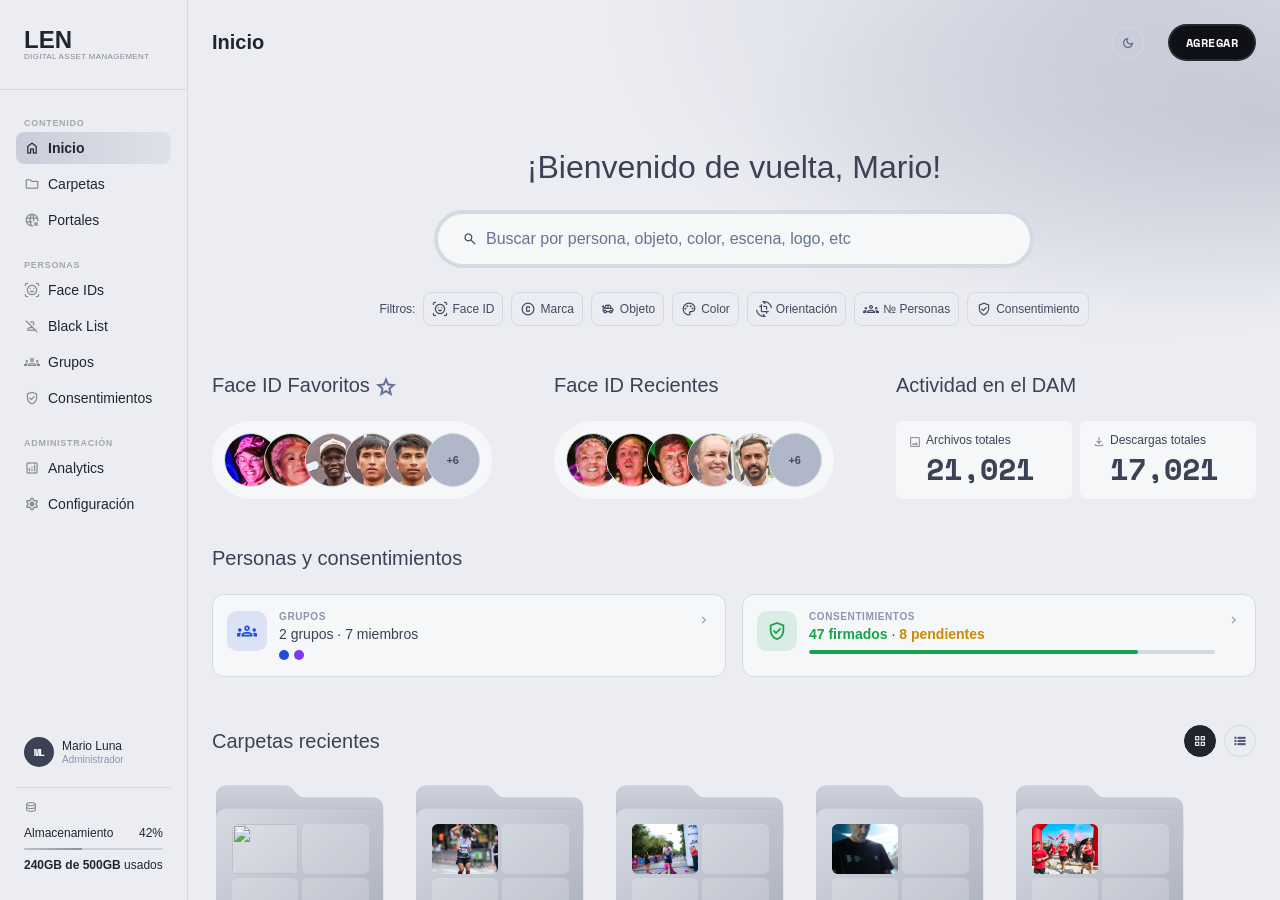
==== commit 8d6f30d3: "auto: 2026-06-22 18:54" ====
--- a/index.html
+++ b/index.html
@@ -124,9 +124,20 @@
     <div class="topbar">
       <span class="page-title" id="pageTitle">Inicio</span>
       <div class="topbar-center">
-        <div class="searchbar" id="topbarSearch" style="display:none">
+        <div class="searchbar" id="topbarSearch" style="display:none" tabindex="0" role="button">
           <span class="msi xs" style="color:var(--text-body)">search</span>
-          <span>Buscar por persona, objeto, color, escena, logo, etc</span>
+          <span id="topbarSearchPlaceholder">Buscar por persona, objeto, color, escena, logo, etc</span>
+        </div>
+        <!-- Global search overlay -->
+        <div id="globalSearchOverlay" style="display:none">
+          <div id="globalSearchModal">
+            <div id="globalSearchInputWrap">
+              <span class="msi xs" style="color:var(--text-body)">search</span>
+              <input id="globalSearchInput" type="text" placeholder="Buscar personas, carpetas, portales…" autocomplete="off" spellcheck="false">
+              <button id="globalSearchClose"><span class="msi xs">close</span></button>
+            </div>
+            <div id="globalSearchResults"></div>
+          </div>
         </div>
         <div class="topbar-end">
           <button class="icon-btn" id="theme-toggle" type="button" aria-label="Activar modo oscuro" title="Activar modo oscuro"><span class="msi xs">dark_mode</span></button>
@@ -271,6 +282,8 @@
           <div id="face-filter-results" class="face-filter-results" style="display:none"></div>
           <div id="other-filter-results" class="face-filter-results" style="display:none"></div>
 
+          <div id="inicio-widgets-row" class="inicio-section"></div>
+
           <div class="inicio-section">
             <div class="sec-header" style="margin-bottom:0">
               <span class="sec-title">Carpetas recientes</span>
@@ -320,6 +333,8 @@
               <button class="faceids-tab active" data-tab="identified">Personas identificadas <span class="faceids-tab-count">0</span></button>
               <button class="faceids-tab" data-tab="unnamed">Sin identificar <span class="faceids-tab-count">0</span></button>
             </div>
+            <!-- Filtros por grupo (renderizado dinámico) -->
+            <div id="faceids-group-filters"></div>
             <!-- Renderizado dinámico (lista o grilla) -->
             <div id="faceids-body"></div>
           </div>
@@ -729,7 +744,7 @@
           <span class="msi sm img-detail-icon" id="imgDetailInfoBtn">info</span>
           <div class="img-detail-faces" id="imgDetailFaces"></div>
           <span class="msi sm img-detail-icon" id="imgDetailFullscreenBtn">fullscreen</span>
-          <span class="msi sm img-detail-icon">share</span>
+          <span class="msi sm img-detail-icon" id="imgDetailShareBtn" style="position:relative">share</span>
           <div class="img-detail-crop-wrap">
             <span class="msi sm img-detail-icon" id="imgDetailCropBtn">crop</span>
             <div class="crop-format-panel" id="cropFormatPanel"></div>
--- a/css/components/layout/topbar.css
+++ b/css/components/layout/topbar.css
@@ -2,5 +2,31 @@
 .topbar--filled{background:var(--bg)}
 .page-title{font-size:20px;font-weight:700;white-space:nowrap;color:var(--text-strong)}
 .topbar-center{flex:1;display:flex;align-items:center;gap:4px}
-.searchbar{background:var(--surface);border:1.5px solid var(--border);border-radius:80px;display:flex;align-items:center;gap:8px;padding:var(--space-2) var(--space-4);width:480px;font-size:12px;color:var(--text-body);flex-shrink:0}
+.searchbar{background:var(--surface);border:1.5px solid var(--border);border-radius:80px;display:flex;align-items:center;gap:8px;padding:var(--space-2) var(--space-4);width:480px;font-size:12px;color:var(--text-body);flex-shrink:0;cursor:pointer;transition:border-color .15s}
+.searchbar:hover{border-color:var(--text-faint)}
 .topbar-end{flex:1;display:flex;align-items:center;justify-content:flex-end;gap:24px}
+
+/* ── Global search overlay ───────────────────────────────────────── */
+@keyframes gsModalIn{from{opacity:0;transform:translateY(-12px) scale(.97)}to{opacity:1;transform:translateY(0) scale(1)}}
+#globalSearchOverlay{position:fixed;inset:0;background:var(--scrim-light,rgba(0,0,0,.35));z-index:9998;display:flex;align-items:flex-start;justify-content:center;padding-top:80px;backdrop-filter:blur(4px);-webkit-backdrop-filter:blur(4px)}
+#globalSearchModal{background:var(--surface-raised);border:1.5px solid var(--border);border-radius:16px;width:600px;max-width:calc(100vw - 32px);box-shadow:var(--shadow-xl,0 24px 64px rgba(0,0,0,.18));overflow:hidden;animation:gsModalIn .2s cubic-bezier(.34,1.56,.64,1) both}
+#globalSearchInputWrap{display:flex;align-items:center;gap:10px;padding:14px 16px;border-bottom:1px solid var(--border-subtle)}
+#globalSearchInputWrap .msi{color:var(--text-body);flex-shrink:0}
+#globalSearchInput{flex:1;border:none;background:none;outline:none;font-size:15px;font-family:var(--font-ui);color:var(--text)}
+#globalSearchInput::placeholder{color:var(--text-muted)}
+#globalSearchClose{background:none;border:none;cursor:pointer;color:var(--text-muted);display:flex;align-items:center;padding:4px;border-radius:6px;transition:background .1s,color .1s}
+#globalSearchClose:hover{background:var(--surface);color:var(--text)}
+#globalSearchResults{max-height:440px;overflow-y:auto;padding:8px 0}
+.gs-empty{font-size:13px;color:var(--text-faint);padding:24px 16px;text-align:center;font-family:var(--font-ui)}
+.gs-empty strong{color:var(--text-body)}
+.gs-section{padding:0 8px 4px}
+.gs-section-label{display:flex;align-items:center;gap:6px;font-size:10px;font-weight:700;letter-spacing:.06em;color:var(--text-faint);text-transform:uppercase;font-family:var(--font-ui);padding:8px 8px 4px}
+.gs-section-label .msi{color:var(--text-faint)}
+.gs-row{display:flex;align-items:center;gap:10px;padding:9px 10px;border-radius:10px;cursor:pointer;transition:background .1s;font-family:var(--font-ui)}
+.gs-row:hover{background:var(--surface)}
+.gs-av{width:36px;height:36px;border-radius:50%;overflow:hidden;border:1.5px solid var(--border);background:var(--surface-placeholder);flex-shrink:0}
+.gs-av img{width:100%;height:100%;object-fit:cover;display:block}
+.gs-av--icon{display:flex;align-items:center;justify-content:center;background:var(--surface-sunken);border-radius:8px;color:var(--text-muted)}
+.gs-row-body{flex:1;min-width:0}
+.gs-row-label{font-size:14px;color:var(--text);font-weight:500;overflow:hidden;text-overflow:ellipsis;white-space:nowrap}
+.gs-row-sub{font-size:11px;color:var(--text-muted)}
--- a/css/features/inicio.css
+++ b/css/features/inicio.css
@@ -166,3 +166,21 @@
 
 .inicio-section{display:flex;flex-direction:column;gap:24px;margin-top:48px}
 .inicio-section .sec-header{margin-bottom:0}
+
+/* ── Widgets: Grupos + Consentimientos ──────────────────────────────────────── */
+.inicio-widgets{display:flex;gap:16px;flex-wrap:wrap}
+.inicio-widget{background:var(--surface);border:1.5px solid var(--border);border-radius:12px;padding:16px 14px;display:flex;align-items:flex-start;gap:12px;flex:1;min-width:220px;cursor:pointer;transition:border-color .15s,background .15s;text-align:left}
+.inicio-widget:hover{border-color:var(--text-faint);background:var(--surface-hover,var(--surface-sunken))}
+.inicio-widget-icon{width:40px;height:40px;border-radius:10px;display:flex;align-items:center;justify-content:center;flex-shrink:0}
+.inicio-widget-icon .msi{font-size:22px}
+.iw-icon--grupos{background:color-mix(in srgb,#1d4ed8 12%,transparent);color:#1d4ed8}
+.iw-icon--consent{background:color-mix(in srgb,var(--success,#16a34a) 12%,transparent);color:var(--success,#16a34a)}
+.inicio-widget-body{flex:1;min-width:0}
+.inicio-widget-label{font-size:10px;font-weight:700;letter-spacing:.06em;text-transform:uppercase;color:var(--text-faint);font-family:var(--font-ui);margin-bottom:4px}
+.inicio-widget-value{font-size:14px;color:var(--text);font-family:var(--font-ui)}
+.iw-dots{display:flex;gap:5px;margin-top:8px;flex-wrap:wrap}
+.iw-dot{width:10px;height:10px;border-radius:50%;display:inline-block}
+.iw-signed{color:var(--success,#16a34a);font-weight:600}
+.iw-pending{color:#ca8a04;font-weight:600}
+.iw-progress{height:4px;background:var(--border);border-radius:2px;margin-top:8px;overflow:hidden}
+.iw-progress-fill{height:100%;background:var(--success,#16a34a);border-radius:2px;min-width:2px;transition:width .4s ease}
--- a/css/features/image-detail.css
+++ b/css/features/image-detail.css
@@ -474,3 +474,16 @@
   text-align: right;
   min-width: 0;
 }
+
+
+/* ── Share menu ──────────────────────────────────────────────────── */
+@keyframes shareMenuIn{from{opacity:0;transform:translateY(-5px) scale(.97)}to{opacity:1;transform:translateY(0) scale(1)}}
+.img-share-menu{position:fixed;z-index:99999;background:var(--surface-raised);border:1.5px solid var(--border);border-radius:12px;padding:6px;min-width:240px;box-shadow:var(--shadow-md);animation:shareMenuIn .14s cubic-bezier(.34,1.56,.64,1) both}
+.img-share-section-label{font-size:10px;font-weight:700;letter-spacing:.06em;color:var(--text-faint);text-transform:uppercase;padding:4px 10px 6px;font-family:var(--font-ui)}
+.img-share-portal-row{display:flex;align-items:center;gap:8px;padding:7px 10px;border-radius:8px;cursor:pointer;font-size:13px;color:var(--text-body);font-family:var(--font-ui);transition:background .1s}
+.img-share-portal-row:hover{background:var(--surface)}
+.img-share-portal-row .msi{color:var(--text-muted);flex-shrink:0}
+.img-share-divider{height:1px;background:var(--border-subtle);margin:4px 0}
+.img-share-item{display:flex;align-items:center;gap:8px;padding:8px 10px;border-radius:8px;cursor:pointer;font-size:13px;color:var(--text-body);font-family:var(--font-ui);background:none;border:none;width:100%;text-align:left;transition:background .1s}
+.img-share-item:hover{background:var(--surface)}
+.img-share-item .msi{color:var(--text-muted)}
--- a/css/features/faceids.css
+++ b/css/features/faceids.css
@@ -109,3 +109,23 @@
 .faceid-dropzone:hover{border-color:var(--text-muted);background:var(--surface)}
 .faceid-dropzone-preview{width:88px;height:88px;border-radius:50%;overflow:hidden;border:1.5px solid var(--border);background:var(--surface-placeholder)}
 .faceid-dropzone-preview img{width:100%;height:100%;object-fit:cover;display:block}
+
+/* ── Filtros de grupo + badges ───────────────────────────────────────────────── */
+.faceid-group-filters-bar{display:flex;flex-wrap:wrap;gap:var(--space-2);padding:var(--space-2) 0 var(--space-3)}
+.faceid-group-chip{display:inline-flex;align-items:center;gap:5px;font-size:12px;font-weight:500;border:1.5px solid var(--gc,var(--accent));color:var(--gc,var(--accent));border-radius:40px;padding:3px 12px;cursor:pointer;background:transparent;transition:background .15s,color .15s;font-family:var(--font-ui)}
+.faceid-group-chip::before{content:'';display:inline-block;width:8px;height:8px;border-radius:50%;background:var(--gc,var(--accent))}
+.faceid-group-chip:hover,.faceid-group-chip.active{background:color-mix(in srgb,var(--gc,var(--accent)) 12%,transparent)}
+
+/* Badge en lista */
+.faceid-group-badge{display:inline-flex;align-items:center;font-size:10px;font-weight:600;border:1px solid transparent;border-radius:40px;padding:1px 7px;margin-left:6px;vertical-align:middle}
+
+/* Badge en card grilla */
+.faceid-card-group{font-size:11px;font-weight:600;border-radius:40px;padding:2px 10px;margin-top:2px;display:inline-block}
+
+/* Badge de consentimiento (lista + grilla) */
+.faceid-consent-badge{display:inline-flex;align-items:center;gap:2px;font-size:10px;font-weight:600;border-radius:40px;padding:1px 7px;margin-left:5px;vertical-align:middle;font-family:var(--font-ui)}
+.faceid-consent-badge .msi{font-size:11px}
+.faceid-consent-badge--signed{background:color-mix(in srgb,var(--success,#16a34a) 12%,transparent);color:var(--success,#16a34a)}
+.faceid-consent-badge--pending{background:color-mix(in srgb,#ca8a04 14%,transparent);color:#ca8a04}
+/* En la grilla el badge es display:flex centrado */
+.faceid-card .faceid-consent-badge{margin-left:0;justify-content:center}
--- a/css/features/analytics.css
+++ b/css/features/analytics.css
@@ -980,3 +980,12 @@
 
 /* Heatmap cells — delay set inline per cell via JS */
 .an-heatmap-cell { animation: an-fade-cell .3s cubic-bezier(.16,1,.3,1) backwards; }
+
+/* ── Consentimientos tab: face consent grid ──────────────────────────────── */
+.an-cf-grid{display:flex;flex-wrap:wrap;gap:16px}
+.an-cf-item{display:flex;flex-direction:column;align-items:center;gap:5px;width:72px}
+.an-cf-av{width:48px;height:48px;border-radius:50%;overflow:hidden;border:1.5px solid var(--border);background:var(--surface-placeholder);flex-shrink:0}
+.an-cf-av img{width:100%;height:100%;object-fit:cover;display:block}
+.an-cf-name{font-size:11px;color:var(--text);font-family:var(--font-ui);text-align:center;overflow:hidden;text-overflow:ellipsis;white-space:nowrap;max-width:72px}
+.an-cf-badge{display:inline-flex;align-items:center;gap:2px;font-size:9px;font-weight:700;font-family:var(--font-ui);text-align:center}
+.an-cf-badge .msi{font-size:10px}
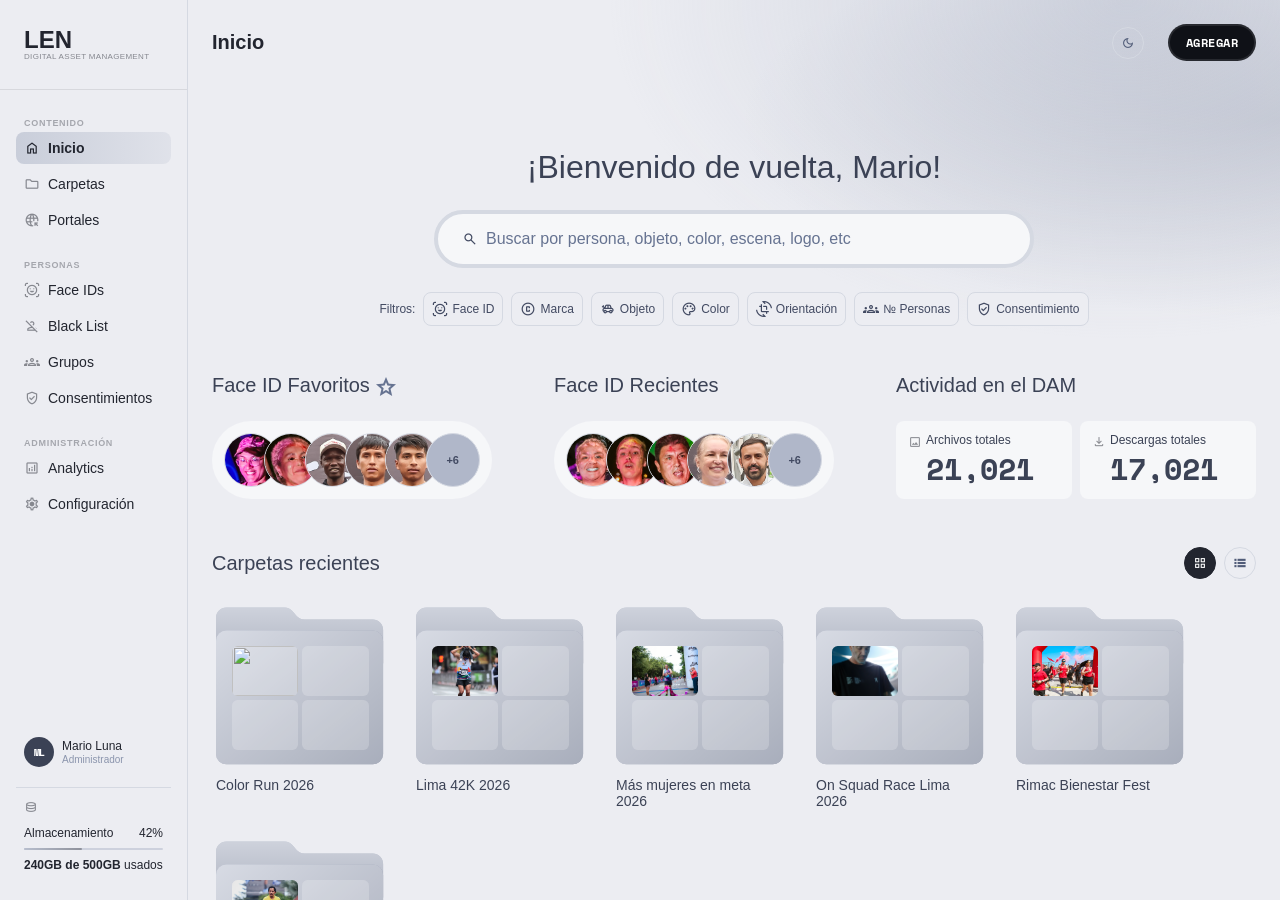
==== commit f4b394a0: "auto: 2026-06-24 09:47" ====
--- a/index.html
+++ b/index.html
@@ -282,8 +282,6 @@
           <div id="face-filter-results" class="face-filter-results" style="display:none"></div>
           <div id="other-filter-results" class="face-filter-results" style="display:none"></div>
 
-          <div id="inicio-widgets-row" class="inicio-section"></div>
-
           <div class="inicio-section">
             <div class="sec-header" style="margin-bottom:0">
               <span class="sec-title">Carpetas recientes</span>
--- a/css/tokens.css
+++ b/css/tokens.css
@@ -131,6 +131,27 @@
   /* ── Data-viz ── el "ink" de charts (heatmap/celdas con opacidad).
      Light = g950; en dark se aclara para no perderse sobre fondo oscuro. ── */
   --dataviz-ink:        #22252f;   /* g950 */
+
+  /* ── User avatar colors — 6 slots distinguibles, muted para no romper la paleta gris.
+     Usar SIEMPRE estos tokens para bolitas de iniciales. Nunca hex fijos ni colores Tailwind.
+     El texto sobre todos es blanco: usar --on-user-color. ── */
+  --user-color-1:  #2850a8;   /* blue   — slot 1 */
+  --user-color-2:  #6b32c8;   /* violet — slot 2 */
+  --user-color-3:  #b82265;   /* rose   — slot 3 */
+  --user-color-4:  #b86c10;   /* amber  — slot 4 */
+  --user-color-5:  #1a7a40;   /* green  — slot 5 */
+  --user-color-6:  #4a52c8;   /* indigo — slot 6 / default para nuevos */
+  --on-user-color: #fff;      /* texto/icono sobre cualquier user-color-N */
+
+  /* ── Data-viz categórica — rampa monocromática fuerte→faint, dark-aware.
+     Usar SIEMPRE estos tokens en gráficos. Nunca --text-* ni --border-* como fill de chart.
+     viz-1 = más prominente (dato principal), viz-6 = más débil (fondo/track). ── */
+  --viz-1: var(--g950);
+  --viz-2: var(--g700);
+  --viz-3: var(--g500);
+  --viz-4: var(--g300);
+  --viz-5: var(--g200);
+  --viz-6: var(--g100);
 }
 
 /* ════════════════════════════════════════════════════════════════════════
@@ -217,4 +238,20 @@
   --folder-grad-to:     #20242e;
   --folder-wash:        rgba(255, 255, 255, .06);
   --dataviz-ink:        #c7cdd9;
+
+  /* ── User avatar colors (más luminosos para contraste sobre fondos oscuros) ── */
+  --user-color-1:  #4d78c8;
+  --user-color-2:  #8a5ad4;
+  --user-color-3:  #d45882;
+  --user-color-4:  #d4922e;
+  --user-color-5:  #3aaa68;
+  --user-color-6:  #6a72d4;
+
+  /* ── Data-viz categórica dark (claro→oscuro: más luminoso = más visible sobre bg oscuro) ── */
+  --viz-1: #f6f7f9;
+  --viz-2: #b0b7c9;
+  --viz-3: #8b95ad;
+  --viz-4: #667391;
+  --viz-5: #515c78;
+  --viz-6: #3a414f;
 }
--- a/css/components/layout/topbar.css
+++ b/css/components/layout/topbar.css
@@ -8,8 +8,8 @@
 
 /* ── Global search overlay ───────────────────────────────────────── */
 @keyframes gsModalIn{from{opacity:0;transform:translateY(-12px) scale(.97)}to{opacity:1;transform:translateY(0) scale(1)}}
-#globalSearchOverlay{position:fixed;inset:0;background:var(--scrim-light,rgba(0,0,0,.35));z-index:9998;display:flex;align-items:flex-start;justify-content:center;padding-top:80px;backdrop-filter:blur(4px);-webkit-backdrop-filter:blur(4px)}
-#globalSearchModal{background:var(--surface-raised);border:1.5px solid var(--border);border-radius:16px;width:600px;max-width:calc(100vw - 32px);box-shadow:var(--shadow-xl,0 24px 64px rgba(0,0,0,.18));overflow:hidden;animation:gsModalIn .2s cubic-bezier(.34,1.56,.64,1) both}
+#globalSearchOverlay{position:fixed;inset:0;background:var(--scrim-light);z-index:9998;display:flex;align-items:flex-start;justify-content:center;padding-top:80px;backdrop-filter:blur(4px);-webkit-backdrop-filter:blur(4px)}
+#globalSearchModal{background:var(--surface-raised);border:1.5px solid var(--border);border-radius:16px;width:600px;max-width:calc(100vw - 32px);box-shadow:var(--shadow-lg);overflow:hidden;animation:gsModalIn .2s cubic-bezier(.34,1.56,.64,1) both}
 #globalSearchInputWrap{display:flex;align-items:center;gap:10px;padding:14px 16px;border-bottom:1px solid var(--border-subtle)}
 #globalSearchInputWrap .msi{color:var(--text-body);flex-shrink:0}
 #globalSearchInput{flex:1;border:none;background:none;outline:none;font-size:15px;font-family:var(--font-ui);color:var(--text)}
--- a/css/features/inicio.css
+++ b/css/features/inicio.css
@@ -166,21 +166,3 @@
 
 .inicio-section{display:flex;flex-direction:column;gap:24px;margin-top:48px}
 .inicio-section .sec-header{margin-bottom:0}
-
-/* ── Widgets: Grupos + Consentimientos ──────────────────────────────────────── */
-.inicio-widgets{display:flex;gap:16px;flex-wrap:wrap}
-.inicio-widget{background:var(--surface);border:1.5px solid var(--border);border-radius:12px;padding:16px 14px;display:flex;align-items:flex-start;gap:12px;flex:1;min-width:220px;cursor:pointer;transition:border-color .15s,background .15s;text-align:left}
-.inicio-widget:hover{border-color:var(--text-faint);background:var(--surface-hover,var(--surface-sunken))}
-.inicio-widget-icon{width:40px;height:40px;border-radius:10px;display:flex;align-items:center;justify-content:center;flex-shrink:0}
-.inicio-widget-icon .msi{font-size:22px}
-.iw-icon--grupos{background:color-mix(in srgb,#1d4ed8 12%,transparent);color:#1d4ed8}
-.iw-icon--consent{background:color-mix(in srgb,var(--success,#16a34a) 12%,transparent);color:var(--success,#16a34a)}
-.inicio-widget-body{flex:1;min-width:0}
-.inicio-widget-label{font-size:10px;font-weight:700;letter-spacing:.06em;text-transform:uppercase;color:var(--text-faint);font-family:var(--font-ui);margin-bottom:4px}
-.inicio-widget-value{font-size:14px;color:var(--text);font-family:var(--font-ui)}
-.iw-dots{display:flex;gap:5px;margin-top:8px;flex-wrap:wrap}
-.iw-dot{width:10px;height:10px;border-radius:50%;display:inline-block}
-.iw-signed{color:var(--success,#16a34a);font-weight:600}
-.iw-pending{color:#ca8a04;font-weight:600}
-.iw-progress{height:4px;background:var(--border);border-radius:2px;margin-top:8px;overflow:hidden}
-.iw-progress-fill{height:100%;background:var(--success,#16a34a);border-radius:2px;min-width:2px;transition:width .4s ease}
--- a/css/features/portales.css
+++ b/css/features/portales.css
@@ -1,6 +1,6 @@
 .portals-cta{margin-bottom:12px}
-.portals-consent-notice{display:flex;align-items:flex-start;gap:8px;font-size:12px;color:var(--text-muted);background:var(--surface-1);border:1px solid var(--border);border-left:3px solid var(--success);border-radius:var(--radius);padding:10px 14px;margin-bottom:16px;line-height:1.5}
-.portals-consent-notice .msi{color:var(--success);flex-shrink:0;margin-top:1px}
+.portals-consent-notice{display:flex;align-items:flex-start;gap:8px;font-size:12px;color:var(--text-muted);background:var(--surface-1);border:1px solid var(--border);border-left:3px solid var(--border-strong);border-radius:var(--radius);padding:10px 14px;margin-bottom:16px;line-height:1.5}
+.portals-consent-notice .msi{color:var(--text-muted);flex-shrink:0;margin-top:1px}
 
 /* Tabla: el mecanismo (grid, scroll, celdas, pills) vive en components/ui/data-table.css.
    Acá sólo declaramos los tracks de las 6 columnas propias de Portales. */
--- a/css/features/faceids.css
+++ b/css/features/faceids.css
@@ -125,7 +125,7 @@
 /* Badge de consentimiento (lista + grilla) */
 .faceid-consent-badge{display:inline-flex;align-items:center;gap:2px;font-size:10px;font-weight:600;border-radius:40px;padding:1px 7px;margin-left:5px;vertical-align:middle;font-family:var(--font-ui)}
 .faceid-consent-badge .msi{font-size:11px}
-.faceid-consent-badge--signed{background:color-mix(in srgb,var(--success,#16a34a) 12%,transparent);color:var(--success,#16a34a)}
-.faceid-consent-badge--pending{background:color-mix(in srgb,#ca8a04 14%,transparent);color:#ca8a04}
+.faceid-consent-badge--signed{background:var(--surface-neutral);color:var(--text-body)}
+.faceid-consent-badge--pending{background:var(--surface-sunken);color:var(--text-muted)}
 /* En la grilla el badge es display:flex centrado */
 .faceid-card .faceid-consent-badge{margin-left:0;justify-content:center}
--- a/css/features/consentimientos.css
+++ b/css/features/consentimientos.css
@@ -13,9 +13,9 @@
 .consent-stat-dot {
   width: 8px; height: 8px; border-radius: 50%; flex-shrink: 0;
 }
-.consent-stat-dot--signed  { background: var(--success); }
-.consent-stat-dot--pending { background: var(--warning); }
-.consent-stat-dot--revoked { background: var(--danger); }
+.consent-stat-dot--signed  { background: var(--accent-soft); }
+.consent-stat-dot--pending { background: var(--text-muted); }
+.consent-stat-dot--revoked { background: var(--text-faint); }
 .consent-stats-div { width: 1px; height: 28px; background: var(--border); }
 
 .consent-header {
@@ -46,8 +46,8 @@
   font-size: 10px; font-weight: 700; text-transform: uppercase; letter-spacing: .06em;
   padding: 2px 8px; border-radius: 40px;
 }
-.consent-status-chip--active   { background: var(--success-bg);  color: var(--success); }
-.consent-status-chip--draft    { background: var(--warning-bg);  color: var(--warning); }
+.consent-status-chip--active   { background: var(--surface-neutral); color: var(--text-body); }
+.consent-status-chip--draft    { background: var(--surface-sunken);  color: var(--text-muted); }
 .consent-status-chip--archived { background: var(--surface-2);   color: var(--text-muted); }
 
 .consent-version-chip {
@@ -73,9 +73,9 @@
 
 .consent-card-counts { display: flex; gap: var(--space-3); margin-bottom: var(--space-2); }
 .consent-count { font-size: 12px; font-weight: 600; }
-.consent-count--signed  { color: var(--success); }
-.consent-count--pending { color: var(--warning); }
-.consent-count--revoked { color: var(--danger); }
+.consent-count--signed  { color: var(--text-body); }
+.consent-count--pending { color: var(--text-muted); }
+.consent-count--revoked { color: var(--text-faint); }
 
 /* ── Card menu btn ── */
 .consent-card-menu { flex-shrink: 0; opacity: 0; transition: opacity .15s; align-self: flex-start; margin-top: 2px; }
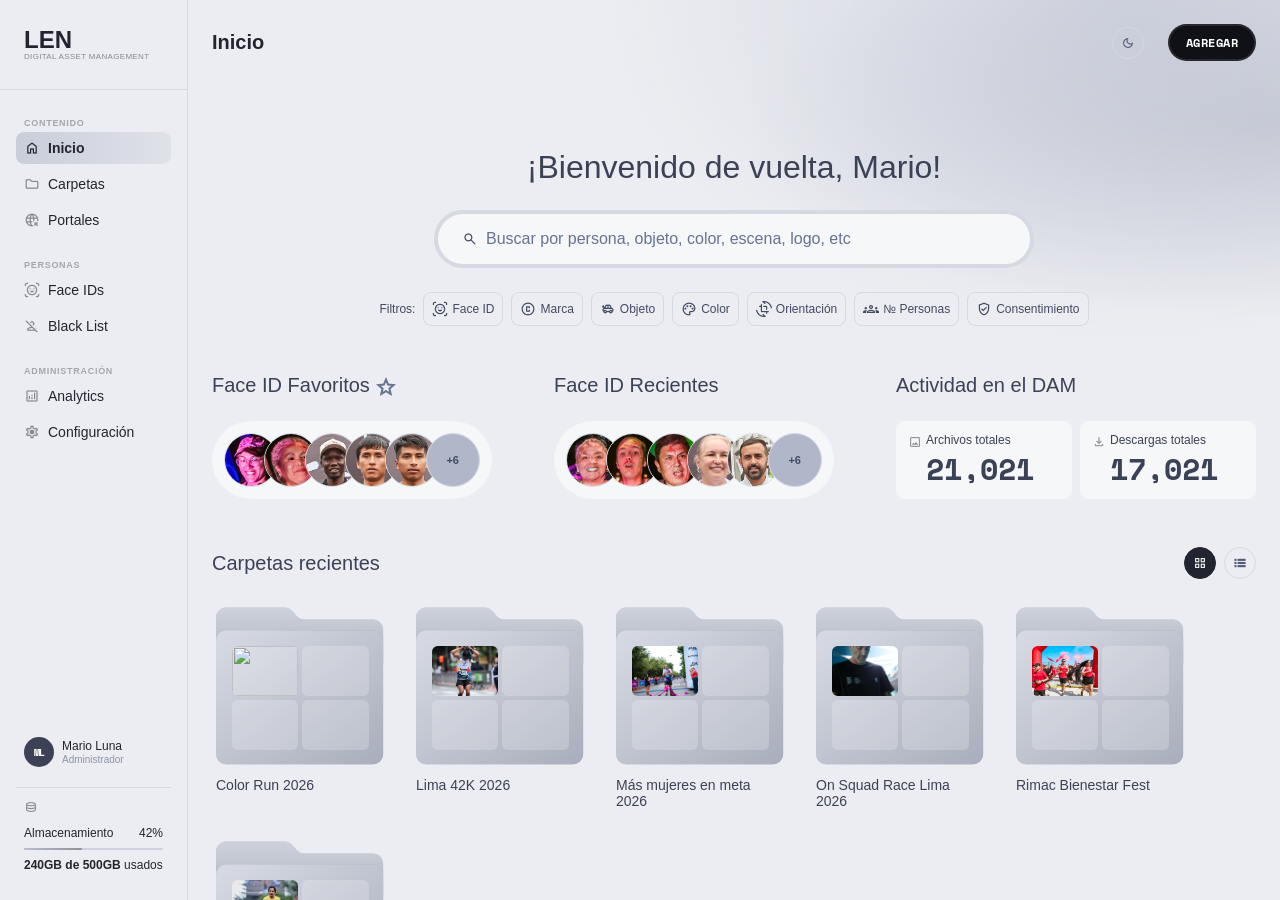
==== commit 7f17132d: "refactor(atomic): Sprint 1 — renombrar carpetas a jerarquía Atomic Design - css/components/ui/ → ato" ====
--- a/index.html
+++ b/index.html
@@ -24,16 +24,16 @@
 <!-- Tokens & Base -->
 <link rel="stylesheet" href="css/tokens.css">
 <link rel="stylesheet" href="css/base.css">
-<!-- Components: UI -->
-<link rel="stylesheet" href="css/components/ui/buttons.css">
-<link rel="stylesheet" href="css/components/ui/fields.css">
-<link rel="stylesheet" href="css/components/ui/modal.css">
-<link rel="stylesheet" href="css/components/ui/badges.css">
-<link rel="stylesheet" href="css/components/ui/list-view.css">
-<link rel="stylesheet" href="css/components/ui/data-table.css">
-<!-- Components: Layout -->
-<link rel="stylesheet" href="css/components/layout/sidebar.css">
-<link rel="stylesheet" href="css/components/layout/topbar.css">
+<!-- Components: Atoms -->
+<link rel="stylesheet" href="css/components/atoms/buttons.css">
+<link rel="stylesheet" href="css/components/atoms/fields.css">
+<link rel="stylesheet" href="css/components/atoms/modal.css">
+<link rel="stylesheet" href="css/components/atoms/badges.css">
+<link rel="stylesheet" href="css/components/atoms/list-view.css">
+<link rel="stylesheet" href="css/components/atoms/data-table.css">
+<!-- Components: Organisms -->
+<link rel="stylesheet" href="css/components/organisms/sidebar.css">
+<link rel="stylesheet" href="css/components/organisms/topbar.css">
 <!-- Features -->
 <link rel="stylesheet" href="css/features/inicio.css">
 <link rel="stylesheet" href="css/features/carpetas.css">
--- a/css/tokens.css
+++ b/css/tokens.css
@@ -14,6 +14,18 @@
 
   --font-ui: 'Google Sans', sans-serif;
   --font-mono: 'Space Mono', monospace;
+
+  /* Typography scale — UI text sizes */
+  --text-xs:   11px;
+  --text-sm:   12px;
+  --text-base: 13px;
+  --text-lg:   15px;
+  --text-xl:   20px;
+
+  /* Border-radius scale */
+  --radius:    8px;
+  --radius-lg: 12px;
+  --radius-xl: 16px;
 
   /* Spacing scale — base 4px. Token name = step count, value = step * 4px.
      Single source of truth for padding/gap/inset across DAM and portales. */
--- a/css/components/atoms/buttons.css
+++ b/css/components/atoms/buttons.css
@@ -0,0 +1,33 @@
+.btn-dark{background:var(--cta);color:var(--cta-text);border:2px solid var(--on-accent-border);border-radius:80px;padding:var(--space-2) var(--space-4);font-family:var(--font-mono);font-weight:700;font-size:12px;text-transform:uppercase;cursor:pointer;letter-spacing:.04em;display:flex;align-items:center;gap:6px;transition:opacity .15s;white-space:nowrap}
+.btn-dark:hover{opacity:.82}
+.btn-dark:disabled{opacity:.4;cursor:default}
+
+.btn-outline{background:transparent;border:2px solid var(--accent);color:var(--accent);border-radius:80px;padding:var(--space-2) var(--space-4);font-family:var(--font-mono);font-weight:700;font-size:12px;text-transform:uppercase;cursor:pointer;letter-spacing:.04em;display:flex;align-items:center;gap:6px;transition:background .15s,color .15s}
+.btn-outline:hover{background:var(--cta);color:var(--cta-text)}
+
+.btn-ghost{border:1.5px solid var(--accent);background:transparent;color:var(--accent);border-radius:80px;padding:var(--space-2) var(--space-4);font-family:var(--font-mono);font-weight:700;font-size:10px;text-transform:uppercase;cursor:pointer;letter-spacing:.04em;transition:background .15s,color .15s}
+.btn-ghost:hover{background:var(--accent);color:var(--on-accent)}
+
+.btn-submit{background:var(--accent);color:var(--on-accent);border:2px solid var(--on-accent-border);border-radius:80px;padding:var(--space-2) var(--space-5);font-family:var(--font-mono);font-weight:700;font-size:10px;text-transform:uppercase;cursor:pointer;letter-spacing:.04em;transition:opacity .15s}
+.btn-submit:hover{opacity:.85}
+.btn-submit:disabled{opacity:.4;cursor:default}
+
+.icon-btn{width:32px;height:32px;border:1px solid var(--border);border-radius:80px;display:flex;align-items:center;justify-content:center;cursor:pointer;background:transparent;color:var(--text-secondary)}
+.more-btn{width:32px;height:32px;border-radius:80px;border:1px solid var(--border);background:transparent;color:var(--text-secondary);display:flex;align-items:center;justify-content:center;cursor:pointer}
+.palette-btn{width:28px;height:28px;border-radius:8px;border:1.5px solid var(--border);background:transparent;color:var(--text-muted);display:flex;align-items:center;justify-content:center;cursor:pointer;transition:background .12s,color .12s,border-color .12s;flex-shrink:0}
+.palette-btn:hover{background:var(--accent);border-color:var(--accent);color:var(--on-accent)}
+
+/* ── Aliases semánticos para features nuevas ─────── */
+.btn{background:transparent;border:1.5px solid var(--accent);color:var(--accent);border-radius:80px;padding:var(--space-2) var(--space-4);font-family:var(--font-mono);font-weight:700;font-size:10px;text-transform:uppercase;cursor:pointer;letter-spacing:.04em;display:inline-flex;align-items:center;gap:6px;transition:background .15s,color .15s,opacity .15s;white-space:nowrap}
+.btn:hover{background:var(--accent);color:var(--on-accent)}
+.btn-primary{background:var(--accent);color:var(--on-accent);border-color:var(--on-accent-border)}
+.btn-primary:hover{opacity:.85;background:var(--accent);color:var(--on-accent)}
+.btn-sm{font-size:9px;padding:var(--space-1) var(--space-3)}
+.btn-danger{background:var(--danger);color:var(--on-danger);border-color:transparent}
+.btn-danger:hover{background:var(--danger-hover)}
+
+.view-toggle{display:flex;gap:8px}
+.view-btn{width:32px;height:32px;border-radius:80px;border:1px solid var(--border);display:flex;align-items:center;justify-content:center;cursor:pointer;background:transparent}
+.view-btn .msi{color:var(--text-secondary)}
+.view-btn.active{background:var(--accent);border-color:var(--accent)}
+.view-btn.active .msi{color:var(--on-accent)}
--- a/css/components/atoms/fields.css
+++ b/css/components/atoms/fields.css
@@ -0,0 +1,21 @@
+/* ── Base ─────────────────────────────────────────────────────────────────── */
+.field{background:var(--surface);border:1.5px solid var(--border);border-radius:80px;padding:var(--space-2) var(--space-4);font-size:12px;color:var(--text-body);width:100%;outline:none;font-family:var(--font-ui);transition:border-color .15s;box-sizing:border-box}
+.field:focus{border-color:var(--text-muted)}
+.field::placeholder{color:var(--text-muted)}
+
+/* With icon (icon goes inside .field-wrap sibling) */
+.field-wrap{position:relative;width:100%;margin-top:10px;display:flex;align-items:center}
+.field-wrap .msi{position:absolute;left:14px;pointer-events:none;color:var(--text-body)}
+.field-wrap .field{padding-left:var(--space-9)}
+
+/* ── Variants ─────────────────────────────────────────────────────────────── */
+/* Inline: fills a flex row */
+.field--inline{flex:1;min-width:0}
+
+/* Rect: dialogs / modals */
+.field--rect{border-radius:10px;font-size:14px;color:var(--text-strong);border-color:var(--border-strong)}
+.field--rect:focus{border-color:var(--text-body);box-shadow:var(--focus-ring)}
+
+/* ── Validation ───────────────────────────────────────────────────────────── */
+.inp-error{border-color:var(--danger);animation:shake .3s}
+@keyframes shake{0%,100%{transform:translateX(0)}25%{transform:translateX(-4px)}75%{transform:translateX(4px)}}
--- a/css/components/atoms/modal.css
+++ b/css/components/atoms/modal.css
@@ -0,0 +1,75 @@
+.overlay{position:fixed;inset:0;background:var(--scrim);backdrop-filter:blur(6px);display:flex;flex-direction:column;align-items:center;overflow-y:auto;padding:24px 0;z-index:100;opacity:0;pointer-events:none;transition:opacity .2s}
+.overlay.open{opacity:1;pointer-events:all}
+.modal{background:var(--surface);border-radius:8px;padding:var(--space-4);width:364px;display:flex;flex-direction:column;gap:0;transform:translateY(14px);transition:transform .25s;flex-shrink:0;margin:auto 0}
+.overlay.open .modal{transform:translateY(0)}
+.modal-close{align-self:flex-end;cursor:pointer;opacity:.4;transition:opacity .15s;margin-bottom:12px}
+.modal-close:hover{opacity:.9}
+.modal-title{font-weight:700;font-size:16px;color:var(--text)}
+.modal-sub{font-weight:500;font-size:16px;color:var(--text-secondary)}
+.modal-footer{display:flex;justify-content:space-between;align-items:center;margin-top:14px}
+
+.step-bar{display:flex;gap:6px;align-items:center;margin:14px 0 18px}
+.step-dot{width:6px;height:6px;border-radius:50%;background:var(--surface-strong);transition:background .2s,width .2s,border-radius .2s}
+.step-dot.active{background:var(--accent);width:16px;border-radius:10px}
+
+.modal .folder-list{display:flex;flex-direction:column;gap:2px;margin-top:12px;max-height:220px;overflow-y:auto}
+.f-row{display:flex;align-items:center;gap:10px;padding:var(--space-1);border-radius:4px;transition:background .12s}
+.f-row:hover{background:var(--row-hover)}
+.f-icon{width:36px;height:36px;border-radius:8px;background:var(--surface-sunken);border:1.5px solid var(--border);display:flex;align-items:center;justify-content:center;flex-shrink:0}
+.f-info{flex:1;display:flex;flex-direction:column}
+.f-name{font-size:12px;color:var(--text)}
+.f-count{font-size:11px;color:var(--text-muted);font-family:var(--font-mono)}
+.f-btn{width:32px;height:32px;border-radius:80px;border:1px solid var(--border);background:var(--surface-sunken);display:flex;align-items:center;justify-content:center;cursor:pointer;flex-shrink:0;transition:background .15s,border-color .15s}
+.f-btn.added{background:var(--accent);border-color:var(--accent)}
+
+.radio-group{display:flex;flex-direction:column;gap:12px;margin:4px 0}
+.radio-item{display:flex;align-items:center;gap:10px;cursor:pointer;padding:var(--space-1)}
+.radio-circle{width:20px;height:20px;border-radius:50%;border:2px solid var(--border-strong);display:flex;align-items:center;justify-content:center;transition:border-color .15s;flex-shrink:0}
+.radio-circle.sel{border-color:var(--accent)}
+.radio-circle.sel::after{content:'';width:10px;height:10px;border-radius:50%;background:var(--accent)}
+.radio-label{font-size:14px;color:var(--text)}
+.radio-hint{font-size:11px;color:var(--text-muted);margin-left:auto}
+
+.theme-rows{display:flex;flex-direction:column;gap:0;margin:4px 0}
+.t-row{display:flex;align-items:center;gap:12px;padding:var(--space-2) var(--space-1);border-radius:4px;transition:background .12s}
+.t-row:hover{background:var(--row-hover)}
+.t-info{flex:1;display:flex;flex-direction:column}
+.t-label{font-size:12px;color:var(--text)}
+.t-hint{font-size:11px;color:var(--text-muted)}
+.t-add{width:32px;height:32px;border-radius:80px;border:1px solid var(--border);background:var(--surface-sunken);display:flex;align-items:center;justify-content:center;cursor:pointer;flex-shrink:0;transition:background .15s,border-color .15s}
+.t-add.done{background:var(--accent);border-color:var(--accent)}
+.inline-field{display:none;padding:var(--space-1) 0 var(--space-2)}
+.inline-field input{background:var(--surface);border:1.5px solid var(--border);border-radius:6px;padding:var(--space-2) var(--space-3);font-size:12px;color:var(--text-body);width:100%;outline:none;font-family:var(--font-ui);transition:border-color .15s}
+.inline-field input:focus{border-color:var(--text-muted)}
+
+.color-dot{width:20px;height:20px;border-radius:50%;border:1.5px solid var(--border);cursor:pointer;flex-shrink:0;transition:transform .15s}
+.color-dot:hover{transform:scale(1.2)}
+
+.theme-toggle-btns{display:flex;gap:4px;flex-shrink:0}
+.theme-opt{display:flex;align-items:center;gap:4px;padding:var(--space-1) var(--space-3);border-radius:80px;border:1px solid var(--border);background:var(--surface-sunken);font-size:11px;color:var(--text-secondary);cursor:pointer;font-family:var(--font-ui);transition:background .15s,color .15s,border-color .15s}
+.theme-opt.active{background:var(--accent);border-color:var(--accent);color:var(--on-accent)}
+
+.contrast-warn{display:flex;align-items:flex-start;gap:8px;background:var(--warning-bg);border:1px solid var(--warning-border);border-radius:6px;padding:var(--space-3) var(--space-3);margin:2px 0 6px}
+.contrast-warn-text{flex:1;display:flex;flex-direction:column;gap:3px}
+.contrast-warn-title{font-size:11px;font-weight:600;color:var(--text);font-family:var(--font-ui)}
+.contrast-warn-body{font-size:11px;color:var(--text-secondary);line-height:1.45;font-family:var(--font-ui)}
+.contrast-warn-cta{font-size:11px;font-weight:600;color:var(--warning);background:none;border:none;cursor:pointer;white-space:nowrap;font-family:var(--font-ui);padding:0;flex-shrink:0;margin-top:1px;transition:opacity .15s}
+.contrast-warn-cta:hover{opacity:.7}
+
+/* Accent preview */
+.ap-wrap{border-radius:8px;overflow:hidden;border:1.5px solid var(--border);margin:4px 0 10px}
+.ap-body{display:flex;flex-direction:column;gap:8px;padding:var(--space-3) var(--space-3)}
+.ap-body-light{background:#f0f1f5}
+.ap-body-dark{background:#181b26}
+.ap-label{font-size:9px;font-weight:600;letter-spacing:.07em;text-transform:uppercase;color:#9098a8}
+.ap-btns{display:flex;gap:6px}
+.ap-btn{padding:var(--space-1) var(--space-3);border-radius:80px;border:none;font-size:11px;font-family:var(--font-ui);font-weight:500;line-height:1.3;cursor:default}
+
+.s-rows{display:flex;flex-direction:column;gap:2px;margin:4px 0}
+.s-row{display:flex;align-items:center;gap:12px;padding:var(--space-2) var(--space-1);border-radius:4px;transition:background .12s}
+.s-row:hover{background:var(--row-hover)}
+.s-info{flex:1;display:flex;flex-direction:column}
+.s-label{font-size:12px;color:var(--text)}
+.s-hint{font-size:11px;color:var(--text-muted)}
+.s-btn{width:32px;height:32px;border-radius:80px;border:1px solid var(--border);background:var(--surface-sunken);display:flex;align-items:center;justify-content:center;cursor:pointer;flex-shrink:0;transition:background .15s,border-color .15s}
+.s-btn.done{background:var(--accent);border-color:var(--accent)}
--- a/css/components/atoms/badges.css
+++ b/css/components/atoms/badges.css
@@ -0,0 +1,2 @@
+.success-chip{display:flex;align-items:center;gap:8px;background:var(--success-bg);border-radius:8px;padding:var(--space-3) var(--space-4);font-size:12px;color:var(--success);font-weight:600;margin-bottom:10px}
+.url-chip{background:var(--surface-sunken);border-radius:6px;padding:var(--space-3) var(--space-4);font-size:11px;color:var(--text-muted);font-family:var(--font-mono);word-break:break-all;margin-bottom:10px}
--- a/css/components/atoms/list-view.css
+++ b/css/components/atoms/list-view.css
@@ -0,0 +1,21 @@
+/* Shared list view — files */
+.file-list{display:flex;flex-direction:column;gap:0;width:100%}
+.file-row{display:flex;align-items:center;gap:16px;padding:var(--space-3) var(--space-1);border-bottom:1px solid var(--border);font-family:var(--font-ui);border-radius:4px}
+.file-row:last-child{border-bottom:none}
+.file-row:hover{background:var(--surface-sunken)}
+.file-row-thumb{width:40px;height:40px;border-radius:6px;object-fit:cover;flex-shrink:0;background:var(--surface-placeholder)}
+.file-row-name{flex:1;font-size:14px;color:var(--text);white-space:nowrap;overflow:hidden;text-overflow:ellipsis;min-width:0}
+.file-row-ext{font-size:11px;color:var(--text-secondary);background:var(--surface-sunken);border:1px solid var(--border);border-radius:4px;padding:var(--space-1) var(--space-2);flex-shrink:0;font-weight:500}
+.file-row-size{font-size:12px;color:var(--text-muted);flex-shrink:0;min-width:52px;text-align:right}
+.file-row .asset-dl{position:static;opacity:1;transform:none;background:none;backdrop-filter:none;padding:0;width:32px;height:32px;flex-shrink:0;border-radius:6px}
+.file-row .asset-dl:hover{background:var(--surface-hover)}
+
+/* Shared list view — folders */
+.folder-list{display:flex;flex-direction:column;gap:0;width:100%}
+.folder-row{display:flex;align-items:center;gap:16px;padding:var(--space-3) var(--space-1);border-bottom:1px solid var(--border);cursor:pointer;font-family:var(--font-ui);transition:background .1s;border-radius:4px}
+.folder-row:last-child{border-bottom:none}
+.folder-row:hover{background:var(--surface-sunken)}
+.folder-row-thumb{width:40px;height:40px;border-radius:6px;overflow:hidden;flex-shrink:0;background:var(--surface-placeholder)}
+.folder-row-thumb img{width:100%;height:100%;object-fit:cover;display:block;border-radius:inherit}
+.folder-row-name{flex:1;font-size:14px;color:var(--text);white-space:nowrap;overflow:hidden;text-overflow:ellipsis;min-width:0}
+.folder-row-arrow{color:var(--text-muted);display:flex;align-items:center;flex-shrink:0}
--- a/css/components/atoms/data-table.css
+++ b/css/components/atoms/data-table.css
@@ -0,0 +1,37 @@
+/* ── Data Table ─────────────────────────────────────────────────────────────────
+   Tabla agnóstica basada en CSS Grid, compartida por Portales, Face IDs y Black List.
+   El MECANISMO vive acá una sola vez; cada feature sólo declara sus columnas:
+
+     #mi-tabla{ --dt-cols: 2.4fr 160px 1.6fr 132px 156px; }   (--dt-floor opcional)
+
+   Header y filas comparten los tracks vía --dt-cols, así nunca se desincronizan.
+   El piso --dt-floor da espacio libre a los tracks fr (si la grilla se sizea a
+   min-content dentro de .table-wrap, los fr colapsarían a 0); por debajo de ese
+   ancho la tabla scrollea sola (overflow-x) sin romper el layout de la página. */
+
+.table-wrap{padding:var(--space-3);border-radius:8px;overflow-x:auto;min-width:0}
+
+.table-head,.table-row{
+  display:grid;
+  grid-template-columns:var(--dt-cols);
+  min-width:var(--dt-floor,820px);
+  gap:12px;
+  align-items:center;
+}
+
+.table-head{padding:0 var(--space-1);margin-bottom:12px;font-size:14px;font-weight:500;color:var(--text-muted);text-transform:uppercase}
+.table-row{padding:var(--space-3) var(--space-1);border-bottom:1px solid var(--border);border-radius:4px;transition:background .12s}
+.table-row:last-child{border-bottom:none}
+.table-row:hover{background:var(--row-hover)}
+
+.col{min-width:0;font-size:14px;font-weight:500;color:var(--text)}
+
+/* Celda de conteo (carpetas · imágenes) — usada por las tres tablas */
+.content-cell{display:flex;gap:20px;align-items:center}
+.content-chip{display:flex;align-items:center;gap:4px;font-size:14px;font-weight:500;color:var(--text);font-family:var(--font-mono)}
+
+/* Pills de vínculos/portales — usadas por las tres tablas */
+.rel-pills{display:flex;flex-wrap:wrap;gap:4px;align-items:center}
+.rel-pill{font-size:11px;font-weight:500;padding:2px 8px;border-radius:20px;white-space:nowrap;max-width:160px;overflow:hidden;text-overflow:ellipsis}
+.rel-pill--master{background:var(--accent-soft);color:var(--on-accent)}
+.rel-pill--unit{background:var(--surface-sunken);color:var(--text-secondary);border:1px solid var(--border)}
--- a/css/components/organisms/sidebar.css
+++ b/css/components/organisms/sidebar.css
@@ -0,0 +1,29 @@
+.sidebar{width:188px;flex-shrink:0;background:var(--bg);border-right:1px solid var(--border);display:flex;flex-direction:column;justify-content:space-between;padding:var(--space-5) 0}
+.sb-top{display:flex;flex-direction:column;gap:20px}
+.sb-bot{padding:0 var(--space-4)}
+.logo{padding:var(--space-2) var(--space-6)}
+.logo-name{font-family:var(--font-ui);font-weight:700;font-size:24px;line-height:1;color:var(--text-strong)}
+.logo-sub{font-family:var(--font-ui);font-size:8px;text-transform:uppercase;opacity:.5;letter-spacing:.04em;color:var(--text-strong)}
+.divider{height:1px;background:var(--text-strong);opacity:.1}
+.nav{display:flex;flex-direction:column;gap:4px;padding:0 var(--space-4);position:relative}
+.nav-item{display:flex;align-items:center;gap:8px;padding:var(--space-2);border-radius:8px;cursor:pointer;font-size:14px;color:var(--text-strong);text-decoration:none;border:none;background:transparent;width:100%;text-align:left;font-family:var(--font-ui);position:relative;z-index:2}
+.nav-item .msi{opacity:.5;transition:opacity .22s,transform .25s}
+.nav-item .lbl{transition:transform .25s cubic-bezier(.4,0,.2,1)}
+.nav-item:hover .msi{opacity:1;transform:translateX(4px) scale(1.1)}
+.nav-item:hover .lbl{transform:translateX(4px)}
+/* Pill de hover: gradiente translúcido que se desliza siguiendo el cursor (posicionada por main.js) */
+.nav-pill{position:absolute;left:var(--space-4);right:var(--space-4);height:36px;border-radius:8px;z-index:0;opacity:0;
+  background:linear-gradient(90deg, rgba(133,145,171,.22), rgba(133,145,171,.06));
+  transition:transform .34s cubic-bezier(.34,1.35,.4,1),opacity .25s;pointer-events:none}
+/* Active: mismo gradiente pero más intenso y permanente + negrita */
+.nav-item.active{background:linear-gradient(90deg, rgba(133,145,171,.34), rgba(133,145,171,.12))}
+.nav-item.active .lbl{font-weight:700}
+.nav-item.active .msi{opacity:1}
+.nav-group-label{font-size:9px;font-weight:700;letter-spacing:.08em;text-transform:uppercase;color:var(--text-strong);opacity:.35;padding:var(--space-2) var(--space-2) 0;pointer-events:none;user-select:none;margin-top:var(--space-3)}
+.nav-pill + .nav-group-label{margin-top:0}
+.storage-row{display:flex;justify-content:space-between;font-size:12px;padding:var(--space-2);font-family:var(--font-ui)}
+.progress-wrap{padding:0 var(--space-2) var(--space-2)}
+.progress-track{height:2px;background:var(--border-strong);opacity:.5;border-radius:20px;position:relative;margin-bottom:8px}
+.progress-fill{height:2px;background:var(--gradient-accent);border-radius:20px;width:42%;position:absolute;top:0}
+.storage-lbl{font-size:12px;font-family:var(--font-ui)}
+.storage-lbl b{font-weight:700}
--- a/css/components/organisms/topbar.css
+++ b/css/components/organisms/topbar.css
@@ -0,0 +1,32 @@
+.topbar{background:transparent;display:flex;align-items:center;gap:24px;padding:var(--space-6) var(--space-6) var(--space-4);flex-shrink:0;transition:margin-top .25s ease,background .2s ease}
+.topbar--filled{background:var(--bg)}
+.page-title{font-size:20px;font-weight:700;white-space:nowrap;color:var(--text-strong)}
+.topbar-center{flex:1;display:flex;align-items:center;gap:4px}
+.searchbar{background:var(--surface);border:1.5px solid var(--border);border-radius:80px;display:flex;align-items:center;gap:8px;padding:var(--space-2) var(--space-4);width:480px;font-size:12px;color:var(--text-body);flex-shrink:0;cursor:pointer;transition:border-color .15s}
+.searchbar:hover{border-color:var(--text-faint)}
+.topbar-end{flex:1;display:flex;align-items:center;justify-content:flex-end;gap:24px}
+
+/* ── Global search overlay ───────────────────────────────────────── */
+@keyframes gsModalIn{from{opacity:0;transform:translateY(-12px) scale(.97)}to{opacity:1;transform:translateY(0) scale(1)}}
+#globalSearchOverlay{position:fixed;inset:0;background:var(--scrim-light);z-index:9998;display:flex;align-items:flex-start;justify-content:center;padding-top:80px;backdrop-filter:blur(4px);-webkit-backdrop-filter:blur(4px)}
+#globalSearchModal{background:var(--surface-raised);border:1.5px solid var(--border);border-radius:16px;width:600px;max-width:calc(100vw - 32px);box-shadow:var(--shadow-lg);overflow:hidden;animation:gsModalIn .2s cubic-bezier(.34,1.56,.64,1) both}
+#globalSearchInputWrap{display:flex;align-items:center;gap:10px;padding:14px 16px;border-bottom:1px solid var(--border-subtle)}
+#globalSearchInputWrap .msi{color:var(--text-body);flex-shrink:0}
+#globalSearchInput{flex:1;border:none;background:none;outline:none;font-size:15px;font-family:var(--font-ui);color:var(--text)}
+#globalSearchInput::placeholder{color:var(--text-muted)}
+#globalSearchClose{background:none;border:none;cursor:pointer;color:var(--text-muted);display:flex;align-items:center;padding:4px;border-radius:6px;transition:background .1s,color .1s}
+#globalSearchClose:hover{background:var(--surface);color:var(--text)}
+#globalSearchResults{max-height:440px;overflow-y:auto;padding:8px 0}
+.gs-empty{font-size:13px;color:var(--text-faint);padding:24px 16px;text-align:center;font-family:var(--font-ui)}
+.gs-empty strong{color:var(--text-body)}
+.gs-section{padding:0 8px 4px}
+.gs-section-label{display:flex;align-items:center;gap:6px;font-size:10px;font-weight:700;letter-spacing:.06em;color:var(--text-faint);text-transform:uppercase;font-family:var(--font-ui);padding:8px 8px 4px}
+.gs-section-label .msi{color:var(--text-faint)}
+.gs-row{display:flex;align-items:center;gap:10px;padding:9px 10px;border-radius:10px;cursor:pointer;transition:background .1s;font-family:var(--font-ui)}
+.gs-row:hover{background:var(--surface)}
+.gs-av{width:36px;height:36px;border-radius:50%;overflow:hidden;border:1.5px solid var(--border);background:var(--surface-placeholder);flex-shrink:0}
+.gs-av img{width:100%;height:100%;object-fit:cover;display:block}
+.gs-av--icon{display:flex;align-items:center;justify-content:center;background:var(--surface-sunken);border-radius:8px;color:var(--text-muted)}
+.gs-row-body{flex:1;min-width:0}
+.gs-row-label{font-size:14px;color:var(--text);font-weight:500;overflow:hidden;text-overflow:ellipsis;white-space:nowrap}
+.gs-row-sub{font-size:11px;color:var(--text-muted)}
--- a/css/features/portales.css
+++ b/css/features/portales.css
@@ -2,7 +2,7 @@
 .portals-consent-notice{display:flex;align-items:flex-start;gap:8px;font-size:12px;color:var(--text-muted);background:var(--surface-1);border:1px solid var(--border);border-left:3px solid var(--border-strong);border-radius:var(--radius);padding:10px 14px;margin-bottom:16px;line-height:1.5}
 .portals-consent-notice .msi{color:var(--text-muted);flex-shrink:0;margin-top:1px}
 
-/* Tabla: el mecanismo (grid, scroll, celdas, pills) vive en components/ui/data-table.css.
+/* Tabla: el mecanismo (grid, scroll, celdas, pills) vive en components/atoms/data-table.css.
    Acá sólo declaramos los tracks de las 6 columnas propias de Portales. */
 .portals-grid{--dt-cols:2.4fr 90px 1.5fr 116px 104px 92px}
 
--- a/css/features/faceids.css
+++ b/css/features/faceids.css
@@ -36,7 +36,7 @@
 .faceid-card--add .faceid-card-av{display:flex;align-items:center;justify-content:center;background:var(--surface-raised);color:var(--text-body)}
 .faceid-card--add .faceid-card-name{color:var(--text-muted);font-weight:700}
 
-/* Lista: el mecanismo vive en components/ui/data-table.css; acá sólo los tracks
+/* Lista: el mecanismo vive en components/atoms/data-table.css; acá sólo los tracks
    de las 5 columnas propias (Persona · Apariciones · Portales · Registro · Agregado por). */
 #faceids-body{--dt-cols:2.4fr 160px 1.6fr 132px 156px}
 .faceid-person-cell{display:flex;align-items:center;gap:8px}
--- a/css/features/blacklist.css
+++ b/css/features/blacklist.css
@@ -11,7 +11,7 @@
 .bl-info-note{display:inline-flex;align-items:center;gap:6px;font-size:12px;color:var(--text-muted);font-family:var(--font-ui);background:var(--surface);border:1px solid color-mix(in srgb, var(--border) 65%, transparent);border-radius:8px;padding:8px 12px;max-width:560px}
 .bl-info-note .msi{color:var(--text-faint);flex-shrink:0}
 
-/* Tabla en vista lista — el mecanismo vive en components/ui/data-table.css;
+/* Tabla en vista lista — el mecanismo vive en components/atoms/data-table.css;
    acá sólo los tracks de las 5 columnas propias (idénticas a Face IDs). */
 #bl-body{--dt-cols:2.4fr 160px 1.6fr 132px 180px 156px}
 
--- a/css/features/analytics.css
+++ b/css/features/analytics.css
@@ -93,7 +93,7 @@
 }
 .an-section-lbl:first-child,
 .an-section-lbl.no-top { margin-top: 0; }
-.an-section-lbl .msi { font-size: 13px; color: var(--text-faint); }
+.an-section-lbl .msi { font-size: 13px; color: var(--text-faint); font-variation-settings: 'opsz' 13, 'wght' 300, 'FILL' 0, 'GRAD' -25; }
 
 /* ── Generic card ────────────────────────────────────────────────────────── */
 .an-card {
@@ -122,7 +122,7 @@
   min-width: 0;
   overflow: hidden;
 }
-.an-card-title .msi { font-size: 15px; color: var(--text-faint); }
+.an-card-title .msi { font-size: 15px; color: var(--text-faint); font-variation-settings: 'opsz' 15, 'wght' 300, 'FILL' 0, 'GRAD' -25; }
 .an-card-badge {
   font-family: var(--font-mono);
   font-size: 10px;
@@ -169,14 +169,12 @@
   width: 34px; height: 34px;
   border-radius: 10px;
   display: flex; align-items: center; justify-content: center;
-  background: var(--surface-neutral);
-  color: var(--text-secondary);
-}
-.an-kpi-icon .msi { font-size: 16px; }
-.an-kpi.kc-blue   .an-kpi-icon { background: var(--an-grad-dark); color: var(--on-accent); }
-.an-kpi.kc-green  .an-kpi-icon { background: var(--an-grad-dark); color: var(--on-accent); }
-.an-kpi.kc-amber  .an-kpi-icon { background: var(--an-grad-dark); color: var(--on-accent); }
-.an-kpi.kc-rose   .an-kpi-icon { background: var(--an-grad-dark); color: var(--on-accent); }
+}
+.an-kpi-icon .msi { font-size: 16px; font-variation-settings: 'opsz' 16, 'wght' 300, 'FILL' 0, 'GRAD' -25; }
+.an-kpi.kc-blue .an-kpi-icon,
+.an-kpi.kc-green .an-kpi-icon,
+.an-kpi.kc-amber .an-kpi-icon,
+.an-kpi.kc-rose .an-kpi-icon,
 .an-kpi.kc-violet .an-kpi-icon { background: var(--an-grad-dark); color: var(--on-accent); }
 .an-kpi-delta {
   font-size: 10px;
@@ -256,7 +254,7 @@
   align-items: center;
   gap: 6px;
 }
-.an-fh-eyebrow .msi { font-size: 13px; }
+.an-fh-eyebrow .msi { font-size: 13px; font-variation-settings: 'opsz' 13, 'wght' 300, 'FILL' 0, 'GRAD' -25; }
 .an-fh-big {
   font-family: var(--font-mono);
   font-size: 72px;
@@ -347,7 +345,7 @@
   border: 2px solid var(--border);
   display: flex; align-items: center; justify-content: center;
 }
-.an-fhg-ph .msi { font-size: 22px; color: var(--text-faint); }
+.an-fhg-ph .msi { font-size: 22px; color: var(--text-faint); font-variation-settings: 'opsz' 22, 'wght' 300, 'FILL' 0, 'GRAD' -25; }
 .an-fhg-name {
   font-size: 9px;
   color: var(--text-secondary);
@@ -495,7 +493,7 @@
   align-items: center;
   gap: 6px;
 }
-.an-stat-row-lbl .msi { font-size: 13px; color: var(--text-faint); }
+.an-stat-row-lbl .msi { font-size: 13px; color: var(--text-faint); font-variation-settings: 'opsz' 13, 'wght' 300, 'FILL' 0, 'GRAD' -25; }
 .an-stat-row-right { display: flex; flex-direction: column; align-items: flex-end; gap: 1px; }
 .an-stat-row-val {
   font-family: var(--font-mono);
@@ -567,10 +565,10 @@
   display: flex; align-items: center; justify-content: center;
   flex-shrink: 0;
 }
-.an-alert-icon .msi { font-size: 14px; }
-.an-alert-icon.warn   { background: var(--surface-neutral); color: var(--text); }
+.an-alert-icon .msi { font-size: 14px; font-variation-settings: 'opsz' 14, 'wght' 300, 'FILL' 0, 'GRAD' -25; }
+.an-alert-icon.warn   { background: var(--surface-neutral); color: var(--text-secondary); }
 .an-alert-icon.info   { background: var(--surface-sunken); color: var(--text-secondary); }
-.an-alert-icon.danger { background: linear-gradient(135deg, var(--surface-neutral), var(--surface-strong)); color: var(--text-title); }
+.an-alert-icon.danger { background: var(--surface-neutral); color: var(--danger); }
 .an-alert-icon.ok     { background: var(--surface-sunken); color: var(--text-muted); }
 .an-alert-body { flex: 1; min-width: 0; }
 .an-alert-title {
@@ -611,8 +609,9 @@
   margin-top: 4px;
   width: fit-content;
 }
+.an-badge .msi { font-size: 11px; font-variation-settings: 'opsz' 11, 'wght' 300, 'FILL' 0, 'GRAD' -25; }
 .an-badge.warn   { background: var(--surface-neutral); color: var(--text); }
-.an-badge.ok     { background: var(--an-grad-dark); color: var(--on-accent); }
+.an-badge.ok     { background: var(--surface-neutral); color: var(--text-secondary); }
 .an-badge.info   { background: var(--surface-sunken); color: var(--text-body); border: 1px solid var(--border); }
 .an-badge.danger { background: var(--an-grad-dark); color: var(--on-accent); }
 
@@ -660,9 +659,7 @@
 .an-mini.rose   { background: var(--an-grad-dark); }
 .an-mini.rose .an-mini-val { color: var(--on-accent); }
 .an-mini.rose .an-mini-lbl { color: var(--on-accent-muted); }
-.an-mini.violet { background: var(--an-grad-dark); }
-.an-mini.violet .an-mini-val { color: var(--on-accent); }
-.an-mini.violet .an-mini-lbl { color: var(--on-accent-muted); }
+.an-mini.violet { background: var(--surface-sunken); }
 .an-mini.gray   { background: var(--surface-sunken); }
 .an-mini-val {
   font-family: var(--font-mono);
@@ -842,6 +839,7 @@
   font-weight: 600;
   flex-shrink: 0;
 }
+.an-expiry-date .msi { font-size: 11px; font-variation-settings: 'opsz' 11, 'wght' 300, 'FILL' 0, 'GRAD' -25; }
 
 /* ── Rank rows (preserved) ───────────────────────────────────────────────── */
 .an-rank-list { display: flex; flex-direction: column; gap: 13px; }
@@ -932,7 +930,7 @@
   display: flex; align-items: center; justify-content: center;
   flex-shrink: 0;
 }
-.an-fdi-ph .msi { font-size: 15px; color: var(--text-muted); }
+.an-fdi-ph .msi { font-size: 15px; color: var(--text-muted); font-variation-settings: 'opsz' 15, 'wght' 300, 'FILL' 0, 'GRAD' -25; }
 .an-fdi-info { min-width: 0; flex: 1; }
 .an-fdi-name {
   font-size: 11px;
@@ -988,4 +986,4 @@
 .an-cf-av img{width:100%;height:100%;object-fit:cover;display:block}
 .an-cf-name{font-size:11px;color:var(--text);font-family:var(--font-ui);text-align:center;overflow:hidden;text-overflow:ellipsis;white-space:nowrap;max-width:72px}
 .an-cf-badge{display:inline-flex;align-items:center;gap:2px;font-size:9px;font-weight:700;font-family:var(--font-ui);text-align:center}
-.an-cf-badge .msi{font-size:10px}
+.an-cf-badge .msi{font-size:10px; font-variation-settings: 'opsz' 10, 'wght' 300, 'FILL' 0, 'GRAD' -25; }
--- a/css/features/grupos.css
+++ b/css/features/grupos.css
@@ -9,22 +9,26 @@
 /* ── Grid de tarjetas ── */
 .grupos-grid {
   display: grid;
-  grid-template-columns: repeat(auto-fill, minmax(320px, 1fr));
+  grid-template-columns: repeat(auto-fill, minmax(300px, 1fr));
   gap: var(--space-4);
 }
 
 /* ── Tarjeta ── */
 .grupo-card {
-  background: var(--surface-1);
+  background: var(--surface);
   border: 1px solid var(--border);
   border-radius: var(--radius-lg);
   padding: var(--space-4) var(--space-5);
   cursor: pointer;
-  transition: box-shadow .15s, border-color .15s;
+  transition: box-shadow .15s, border-color .15s, transform .15s;
   position: relative;
   overflow: hidden;
 }
-.grupo-card:hover { border-color: var(--accent); box-shadow: 0 2px 12px rgba(0,0,0,.08); }
+.grupo-card:hover {
+  border-color: var(--border-strong);
+  box-shadow: var(--shadow-sm);
+  transform: translateY(-1px);
+}
 .grupo-card::before {
   content: '';
   position: absolute;
@@ -36,28 +40,29 @@
 
 .grupo-card-head { display: flex; align-items: flex-start; justify-content: space-between; gap: var(--space-3); margin-bottom: var(--space-2); }
 .grupo-card-name { font-weight: 600; font-size: var(--text-base); color: var(--text); line-height: 1.25; }
-.grupo-card-desc { font-size: var(--text-sm); color: var(--text-muted); margin-bottom: var(--space-4); }
+.grupo-card-desc { font-size: var(--text-sm); color: var(--text-muted); margin-bottom: var(--space-4); min-height: 18px; }
 
 .grupo-card-menu { flex-shrink: 0; opacity: 0; transition: opacity .15s; }
-.grupo-card:hover .grupo-card-menu { opacity: 1; }
+.grupo-card:hover .grupo-card-menu,
+.grupo-card:focus-within .grupo-card-menu { opacity: 1; }
 
 /* ── Avatares en tarjeta ── */
-.grupo-avatars { display: flex; align-items: center; gap: var(--space-2); margin-bottom: var(--space-3); }
+.grupo-avatars { display: flex; align-items: center; margin-bottom: var(--space-3); }
 .grupo-av {
   width: 32px; height: 32px; border-radius: 50%;
-  border: 2px solid var(--surface-1);
+  border: 2px solid var(--surface);
   object-fit: cover;
   margin-left: -8px;
-  background: var(--surface-2);
+  background: var(--surface-sunken);
 }
 .grupo-av:first-child { margin-left: 0; }
 .grupo-av-more {
   width: 32px; height: 32px; border-radius: 50%;
-  background: var(--surface-2);
-  border: 2px solid var(--surface-1);
+  background: var(--surface-neutral);
+  border: 2px solid var(--surface);
   margin-left: -8px;
   display: flex; align-items: center; justify-content: center;
-  font-size: 10px; font-weight: 600; color: var(--text-muted);
+  font-size: 10px; font-weight: 600; color: var(--text-secondary);
 }
 
 .grupo-card-meta { font-size: 11px; color: var(--text-muted); display: flex; align-items: center; gap: var(--space-3); }
@@ -76,7 +81,7 @@
 /* ── Panel de detalle ── */
 .grupo-detail-overlay {
   position: fixed; inset: 0; z-index: 400;
-  background: rgba(0,0,0,.45); backdrop-filter: blur(2px);
+  background: var(--scrim); backdrop-filter: blur(2px);
   opacity: 0; pointer-events: none;
   transition: opacity .2s;
 }
@@ -85,7 +90,7 @@
 .grupo-detail-panel {
   position: fixed; top: 0; right: 0; bottom: 0; z-index: 401;
   width: min(520px, 100vw);
-  background: var(--surface-0);
+  background: var(--surface-raised);
   border-left: 1px solid var(--border);
   display: flex; flex-direction: column;
   transform: translateX(100%);
@@ -100,12 +105,11 @@
   border-bottom: 1px solid var(--border);
   flex-shrink: 0;
 }
-.grupo-detail-color-dot {
-  width: 12px; height: 12px; border-radius: 50%; flex-shrink: 0;
-}
-.grupo-detail-title { font-weight: 700; font-size: var(--text-lg); flex: 1; }
-.grupo-detail-desc-sub { font-size: var(--text-sm); color: var(--text-muted); }
-.grupo-detail-close { margin-left: auto; }
+.grupo-detail-color-dot { width: 12px; height: 12px; border-radius: 50%; flex-shrink: 0; }
+.grupo-detail-title-block { flex: 1; min-width: 0; overflow: hidden; }
+.grupo-detail-title { font-weight: 700; font-size: var(--text-lg); color: var(--text); white-space: nowrap; overflow: hidden; text-overflow: ellipsis; }
+.grupo-detail-desc-sub { font-size: var(--text-sm); color: var(--text-muted); margin-top: 2px; }
+.grupo-detail-close { flex-shrink: 0; }
 
 .grupo-detail-actions {
   display: flex; align-items: center; gap: var(--space-2);
@@ -123,10 +127,10 @@
   padding: var(--space-2) var(--space-5);
   transition: background .1s;
 }
-.grupo-member-row:hover { background: var(--surface-1); }
+.grupo-member-row:hover { background: var(--surface-hover); }
 .grupo-member-av {
   width: 36px; height: 36px; border-radius: 50%;
-  object-fit: cover; flex-shrink: 0; background: var(--surface-2);
+  object-fit: cover; flex-shrink: 0; background: var(--surface-sunken);
 }
 .grupo-member-info { flex: 1; min-width: 0; }
 .grupo-member-name { font-size: var(--text-sm); font-weight: 500; color: var(--text); }
@@ -140,43 +144,108 @@
   padding: var(--space-8) var(--space-5); color: var(--text-muted); text-align: center;
 }
 .grupo-members-empty .msi { font-size: 32px; opacity: .25; }
-
-/* ── Modal nuevo grupo ── */
-.grupo-new-form { display: flex; flex-direction: column; gap: var(--space-3); padding: var(--space-2) 0; }
-.grupo-new-form label { font-size: var(--text-sm); color: var(--text-muted); display: block; margin-bottom: 4px; }
-.grupo-new-form input, .grupo-new-form textarea {
-  width: 100%; box-sizing: border-box;
-  background: var(--surface-1); border: 1px solid var(--border);
-  border-radius: var(--radius); padding: var(--space-2) var(--space-3);
-  font-size: var(--text-sm); color: var(--text); outline: none;
-  transition: border-color .15s;
-}
-.grupo-new-form input:focus, .grupo-new-form textarea:focus { border-color: var(--accent); }
-.grupo-new-form textarea { resize: vertical; min-height: 64px; }
-.grupo-color-row { display: flex; gap: var(--space-2); flex-wrap: wrap; }
+.grupo-members-empty p { font-size: var(--text-sm); }
+
+/* ── Modal base: backdrop y caja ── */
+.gm-backdrop {
+  position: fixed; inset: 0;
+  background: var(--scrim); backdrop-filter: blur(4px);
+  display: flex; align-items: center; justify-content: center;
+  padding: var(--space-5);
+}
+
+.gm-box {
+  background: var(--surface-raised);
+  border: 1px solid var(--border);
+  border-radius: var(--radius-lg);
+  box-shadow: var(--shadow-md);
+  display: flex; flex-direction: column; gap: var(--space-4);
+  padding: var(--space-5);
+  animation: gm-in .18s cubic-bezier(.4,0,.2,1);
+}
+.gm-box--sm { width: min(400px, 92vw); }
+.gm-box--md { width: min(440px, 92vw); }
+
+@keyframes gm-in {
+  from { opacity: 0; transform: translateY(8px) scale(.98); }
+  to   { opacity: 1; transform: translateY(0) scale(1); }
+}
+
+.gm-header {
+  display: flex; align-items: center; gap: var(--space-3);
+}
+.gm-title { font-size: var(--text-lg); font-weight: 700; flex: 1; color: var(--text); }
+.gm-body-text { font-size: var(--text-sm); color: var(--text-secondary); line-height: 1.6; }
+.gm-footer { display: flex; justify-content: flex-end; gap: var(--space-2); }
+
+/* ── Campos de formulario (dentro de modales grupos) ── */
+.gm-field { display: flex; flex-direction: column; gap: 4px; }
+.gm-label { font-size: var(--text-sm); color: var(--text-muted); }
+.gm-required { color: var(--danger); }
+.gm-input {
+  background: var(--surface-sunken);
+  border: 1px solid var(--border);
+  border-radius: var(--radius);
+  padding: var(--space-2) var(--space-3);
+  font-size: var(--text-sm); color: var(--text);
+  font-family: inherit;
+  outline: none; width: 100%; box-sizing: border-box;
+  transition: border-color .15s, box-shadow .15s;
+}
+.gm-input:focus { border-color: var(--accent); box-shadow: var(--focus-ring); }
+.gm-input--error { border-color: var(--danger); }
+.gm-input--error:focus { box-shadow: 0 0 0 3px var(--danger-bg); }
+.gm-textarea { resize: vertical; min-height: 64px; }
+.gm-field-error { font-size: 11px; color: var(--danger); }
+
+/* ── Selector de color ── */
+.grupo-new-form { display: flex; flex-direction: column; gap: var(--space-3); }
+.grupo-color-row { display: flex; gap: var(--space-2); flex-wrap: wrap; padding-top: 2px; }
 .grupo-color-swatch {
   width: 26px; height: 26px; border-radius: 50%; cursor: pointer;
-  border: 2px solid transparent; transition: transform .1s, border-color .1s;
-}
-.grupo-color-swatch:hover { transform: scale(1.15); }
-.grupo-color-swatch.selected { border-color: var(--text); }
+  border: 2px solid transparent;
+  outline: none;
+  transition: transform .12s, box-shadow .12s;
+}
+.grupo-color-swatch:hover { transform: scale(1.2); }
+.grupo-color-swatch:focus-visible { box-shadow: 0 0 0 3px var(--border-strong); }
+.grupo-color-swatch.selected {
+  box-shadow: 0 0 0 2px var(--surface-raised), 0 0 0 4px var(--text);
+}
 
 /* ── Picker de miembros ── */
-.grupo-picker-list { max-height: 320px; overflow-y: auto; margin-top: var(--space-2); }
-.grupo-picker-row {
-  display: flex; align-items: center; gap: var(--space-3);
-  padding: var(--space-2) var(--space-3); border-radius: var(--radius);
-  cursor: pointer; transition: background .1s;
-}
-.grupo-picker-row:hover { background: var(--surface-1); }
-.grupo-picker-row input[type=checkbox] { accent-color: var(--accent); flex-shrink: 0; }
-.grupo-picker-av { width: 32px; height: 32px; border-radius: 50%; object-fit: cover; background: var(--surface-2); flex-shrink: 0; }
-.grupo-picker-name { font-size: var(--text-sm); color: var(--text); }
-.grupo-picker-already { font-size: 11px; color: var(--text-muted); }
 .grupo-picker-search {
   width: 100%; box-sizing: border-box;
-  background: var(--surface-1); border: 1px solid var(--border);
+  background: var(--surface-sunken); border: 1px solid var(--border);
   border-radius: var(--radius); padding: var(--space-2) var(--space-3);
-  font-size: var(--text-sm); color: var(--text); outline: none; margin-bottom: var(--space-2);
+  font-size: var(--text-sm); color: var(--text); font-family: inherit;
+  outline: none; transition: border-color .15s;
 }
 .grupo-picker-search:focus { border-color: var(--accent); }
+
+.grupo-picker-list { max-height: 300px; overflow-y: auto; }
+.grupo-picker-row {
+  display: flex; align-items: center; gap: var(--space-3);
+  padding: var(--space-2) var(--space-2); border-radius: var(--radius);
+  cursor: pointer; transition: background .1s;
+}
+.grupo-picker-row:hover { background: var(--surface-hover); }
+.grupo-picker-row--other { opacity: .7; }
+.grupo-picker-row input[type=checkbox] { accent-color: var(--accent); flex-shrink: 0; }
+.grupo-picker-av { width: 32px; height: 32px; border-radius: 50%; object-fit: cover; background: var(--surface-sunken); flex-shrink: 0; }
+.grupo-picker-name { font-size: var(--text-sm); color: var(--text); flex: 1; min-width: 0; }
+.grupo-picker-badge {
+  font-size: 10px; font-weight: 500;
+  color: var(--text-secondary);
+  background: var(--surface-neutral);
+  border-radius: 999px;
+  padding: 2px 7px;
+  white-space: nowrap; flex-shrink: 0;
+}
+
+.grupo-picker-empty {
+  display: flex; flex-direction: column; align-items: center; gap: var(--space-2);
+  padding: var(--space-6); color: var(--text-muted); text-align: center;
+}
+.grupo-picker-empty .msi { font-size: 28px; opacity: .25; }
+.grupo-picker-empty p { font-size: var(--text-sm); }
--- a/css/features/configuracion.css
+++ b/css/features/configuracion.css
@@ -139,6 +139,77 @@
 .config-member-joined { font-size: 11px; color: var(--text-muted); min-width: 80px; text-align: right; }
 .config-member-remove { opacity: 0; transition: opacity .15s; flex-shrink: 0; }
 .config-member-row:hover .config-member-remove { opacity: 1; }
+
+/* ── DAM Type Selector ── */
+.dam-type-selector-wrap {
+  margin-bottom: var(--space-6);
+  padding-bottom: var(--space-6);
+  border-bottom: 1px solid var(--border);
+}
+.dam-type-selector {
+  display: grid;
+  grid-template-columns: 1fr 1fr;
+  gap: var(--space-3);
+}
+.dam-type-card {
+  position: relative;
+  display: flex;
+  flex-direction: column;
+  padding: var(--space-4) var(--space-5);
+  border: 1.5px solid var(--border);
+  border-radius: var(--radius-lg);
+  background: var(--surface);
+  cursor: pointer;
+  text-align: left;
+  transition: border-color .15s, background .15s, box-shadow .15s;
+  font-family: var(--font-ui);
+}
+.dam-type-card:hover:not(.dam-type-card--active) {
+  border-color: var(--border-strong);
+  background: var(--surface-hover);
+}
+.dam-type-card--active {
+  border-color: var(--accent);
+  box-shadow: 0 0 0 1px var(--accent);
+}
+.dam-type-card-inner {
+  display: flex;
+  gap: var(--space-3);
+  align-items: flex-start;
+}
+.dam-type-icon {
+  font-size: 20px;
+  width: 20px;
+  height: 20px;
+  color: var(--text-muted);
+  flex-shrink: 0;
+  margin-top: 2px;
+}
+.dam-type-card--active .dam-type-icon { color: var(--accent); }
+.dam-type-label {
+  font-size: var(--text-base);
+  font-weight: 700;
+  color: var(--text);
+  margin-bottom: 3px;
+}
+.dam-type-desc {
+  font-size: var(--text-sm);
+  color: var(--text-muted);
+  line-height: 1.45;
+}
+.dam-type-badge {
+  position: absolute;
+  top: 10px;
+  right: 12px;
+  font-size: 10px;
+  font-weight: 700;
+  text-transform: uppercase;
+  letter-spacing: .05em;
+  background: var(--accent);
+  color: var(--on-accent);
+  padding: 2px 8px;
+  border-radius: 40px;
+}
 
 /* ── Invite modal form ── */
 .config-invite-form { display: flex; flex-direction: column; gap: var(--space-3); }
